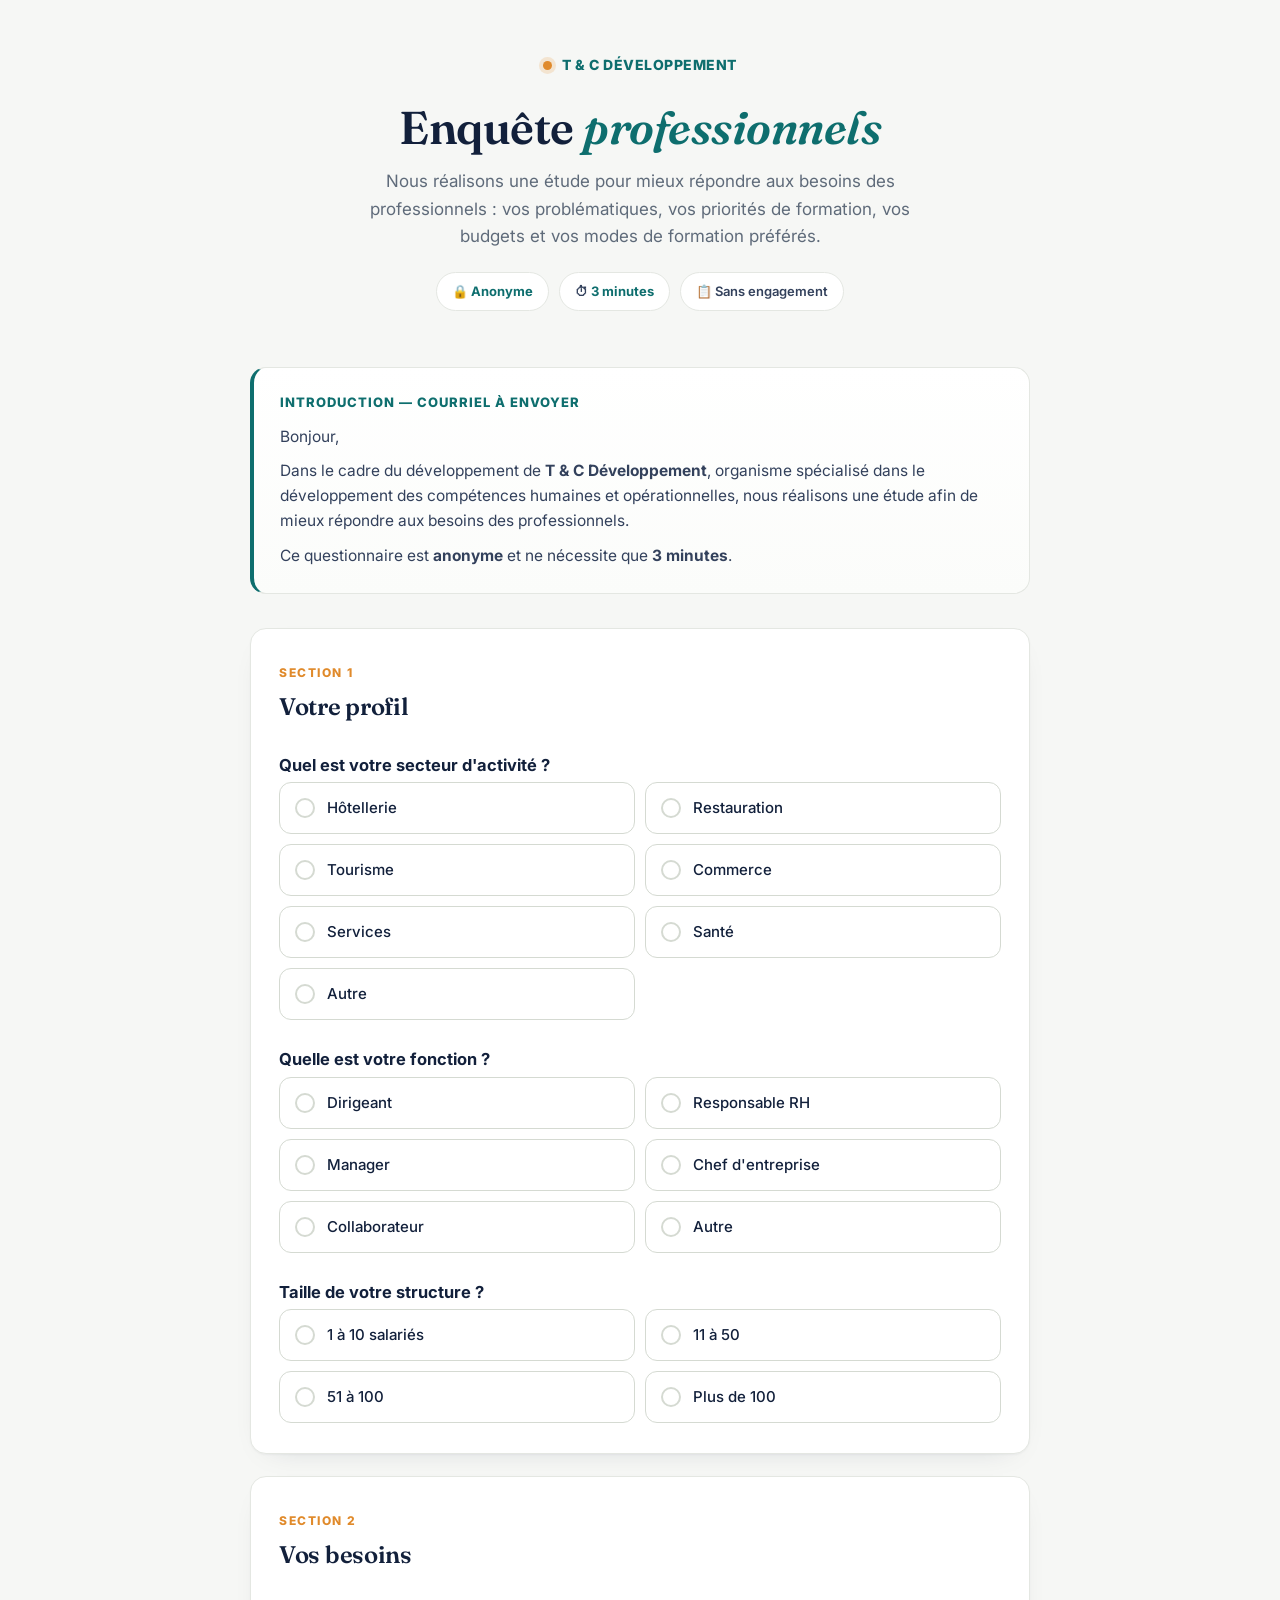
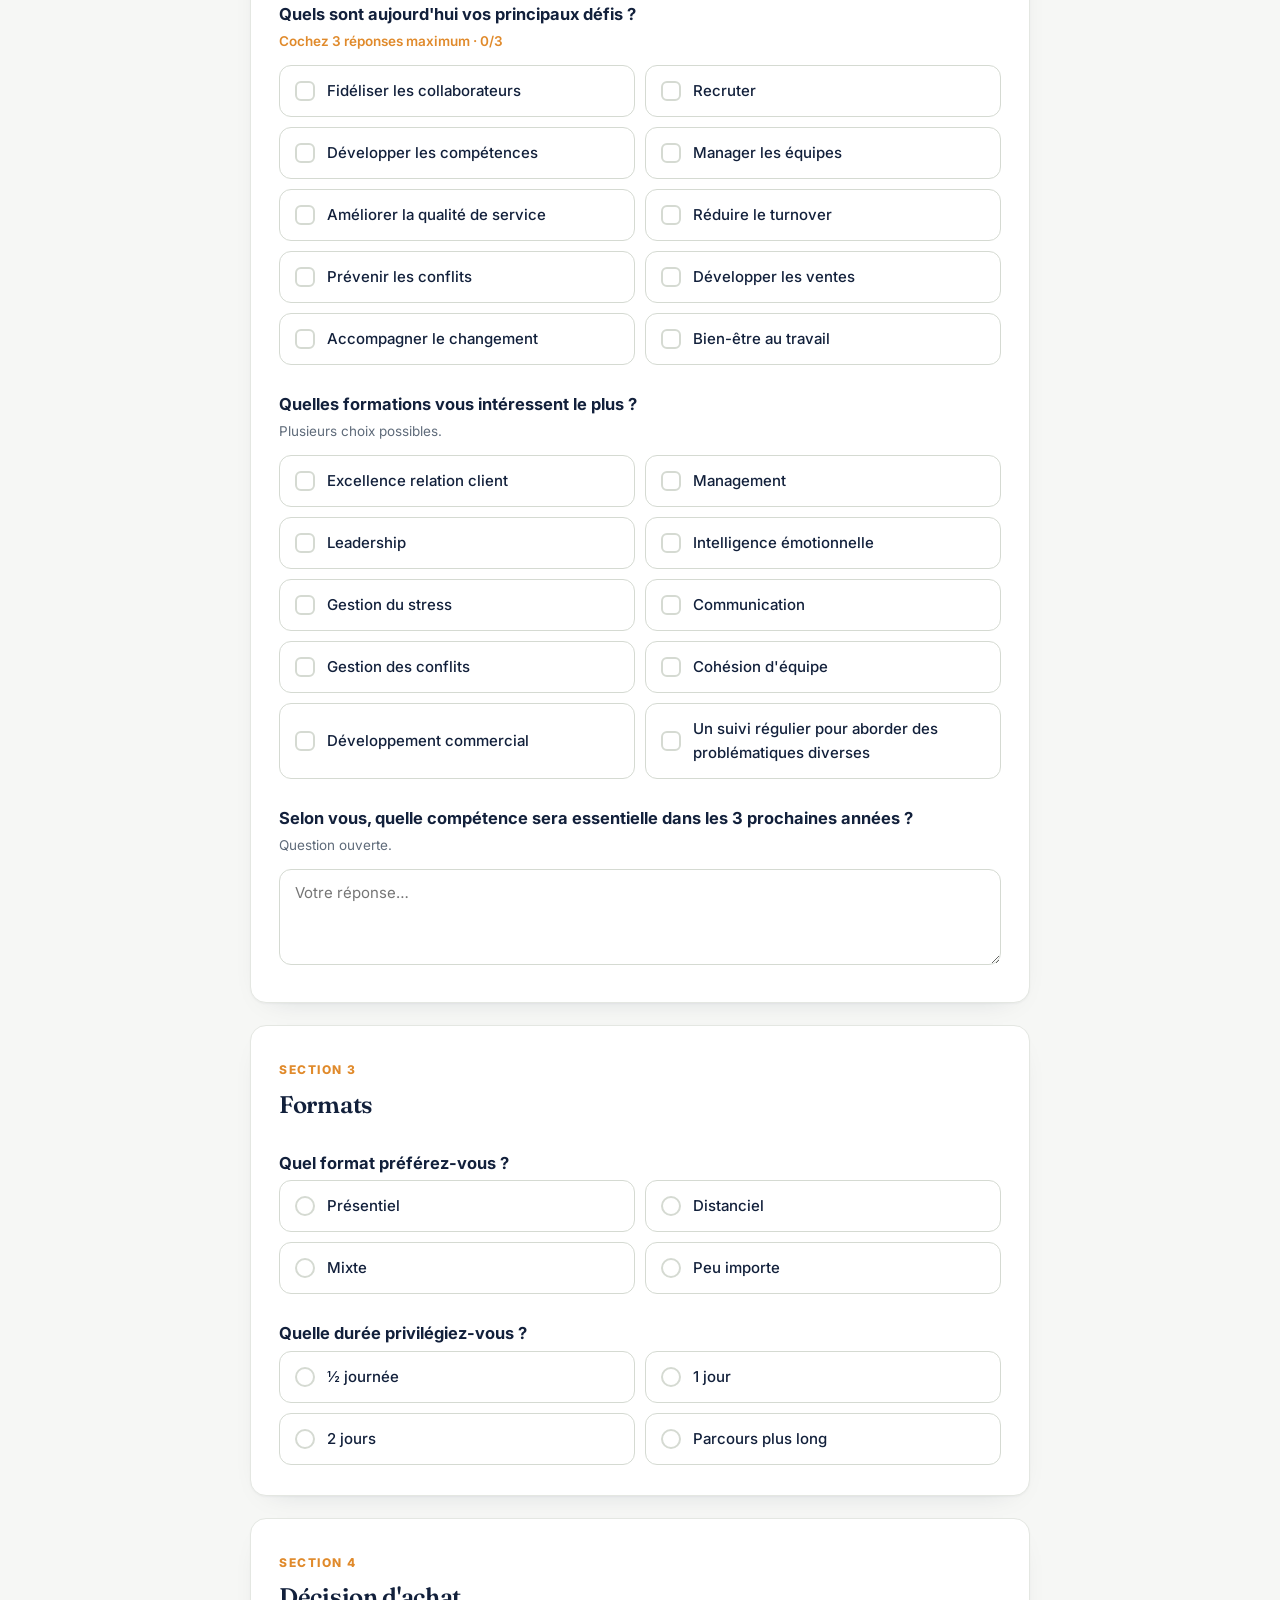
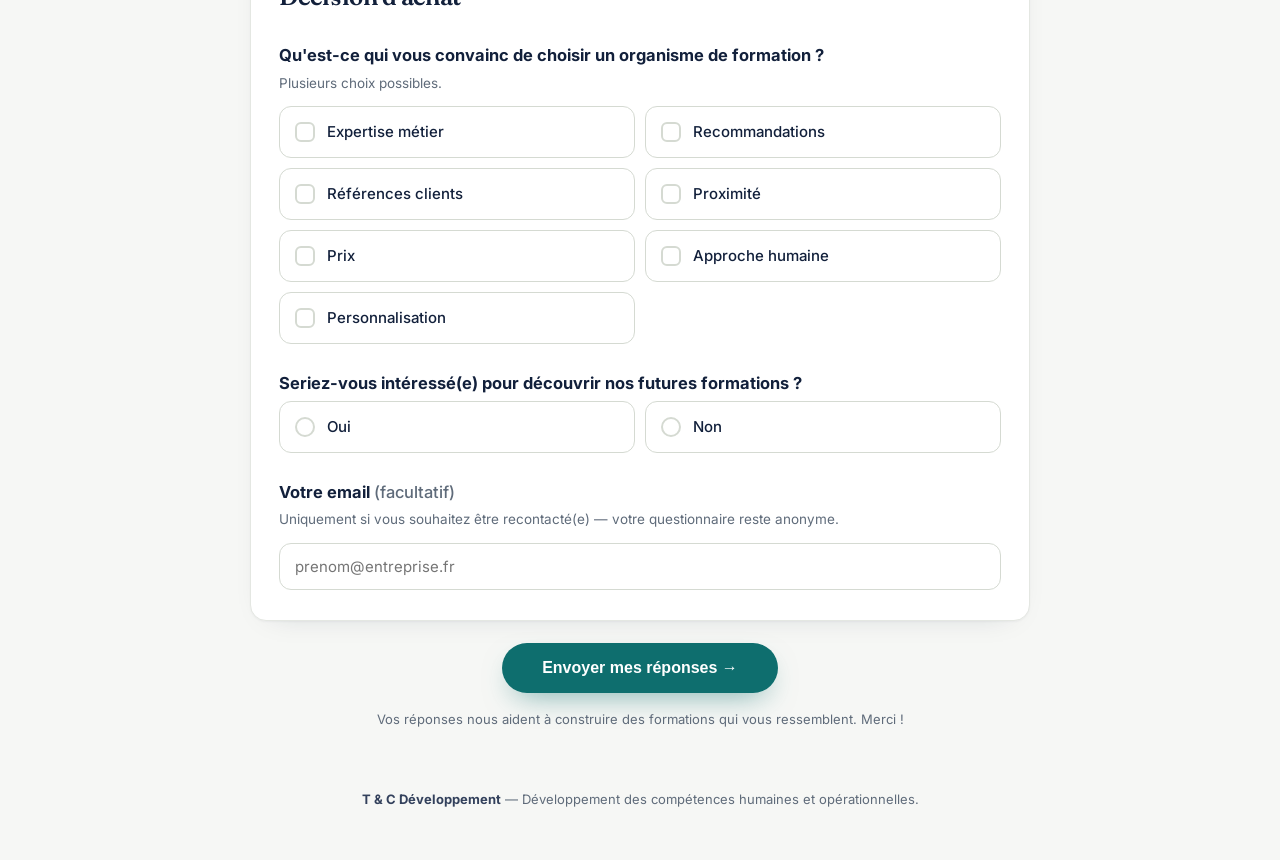
==== enquete-tc-developpement.html @ f7fc821f "Ajout enquête professionnels T & C Développement (questionnaire interactif) Co-Authored-By: Claude O" ====
<!DOCTYPE html>
<html lang="fr">
<head>
  <meta charset="UTF-8" />
  <meta name="viewport" content="width=device-width, initial-scale=1.0" />
  <title>Enquête professionnels — T &amp; C Développement</title>
  <meta name="description" content="Étude auprès des professionnels : identifier vos problématiques, priorités de formation, budgets et modes de formation préférés. Questionnaire anonyme, 3 minutes." />
  <link rel="preconnect" href="https://fonts.googleapis.com" />
  <link rel="preconnect" href="https://fonts.gstatic.com" crossorigin />
  <link href="https://fonts.googleapis.com/css2?family=Fraunces:opsz,wght@9..144,500;9..144,600&family=Inter:wght@400;500;600;700;800&display=swap" rel="stylesheet" />
  <style>
    :root{
      --ink:#12203b;        /* bleu nuit */
      --ink-2:#33415c;
      --brand:#0e6e6e;      /* teal / vert profond */
      --brand-2:#12a594;
      --accent:#e08a2b;     /* ambre chaleureux */
      --bg:#f6f7f5;
      --card:#ffffff;
      --line:#e4e7e2;
      --line-2:#d5dad2;
      --muted:#5f6b7a;
      --ok:#e6f4f1;
      --radius:16px;
      --maxw:820px;
    }
    *{box-sizing:border-box;margin:0;padding:0}
    html{scroll-behavior:smooth}
    body{
      font-family:'Inter',system-ui,sans-serif;color:var(--ink);line-height:1.6;
      background:
        radial-gradient(1200px 600px at 100% -10%,rgba(18,165,148,.10),transparent 55%),
        radial-gradient(900px 500px at -10% 110%,rgba(224,138,43,.10),transparent 55%),
        var(--bg);
      min-height:100vh;
    }
    .wrap{max-width:var(--maxw);margin:0 auto;padding:0 20px}
    .serif{font-family:'Fraunces',Georgia,serif;font-weight:600}

    /* progress */
    .progress-bar{position:fixed;top:0;left:0;height:4px;width:0;z-index:50;
      background:linear-gradient(90deg,var(--brand),var(--brand-2));transition:width .2s ease}

    /* header */
    header{padding:52px 0 26px;text-align:center}
    .brand{display:inline-flex;align-items:center;gap:10px;font-weight:800;letter-spacing:.5px;color:var(--brand);
      text-transform:uppercase;font-size:14px;margin-bottom:26px}
    .brand .dot{width:9px;height:9px;border-radius:50%;background:var(--accent);box-shadow:0 0 0 4px rgba(224,138,43,.18)}
    header h1{font-family:'Fraunces',Georgia,serif;font-weight:600;font-size:clamp(30px,5.5vw,46px);line-height:1.08;letter-spacing:-.5px}
    header h1 em{font-style:italic;color:var(--brand)}
    .lead{color:var(--muted);font-size:17px;max-width:600px;margin:16px auto 0}
    .meta{display:inline-flex;gap:10px;flex-wrap:wrap;justify-content:center;margin-top:22px}
    .badge{background:#fff;border:1px solid var(--line);border-radius:999px;padding:8px 15px;font-size:13px;font-weight:600;color:var(--ink-2)}
    .badge b{color:var(--brand)}

    /* intro courriel */
    .intro{background:linear-gradient(180deg,#fff,#fbfcfa);border:1px solid var(--line);border-left:4px solid var(--brand);
      border-radius:var(--radius);padding:24px 26px;margin:30px 0 6px;color:var(--ink-2);font-size:15.5px}
    .intro h2{font-size:13px;text-transform:uppercase;letter-spacing:1px;color:var(--brand);margin-bottom:12px;font-weight:800}
    .intro p{margin-bottom:10px}
    .intro p:last-child{margin-bottom:0}

    /* form */
    form{margin:34px 0 60px}
    .card{background:var(--card);border:1px solid var(--line);border-radius:var(--radius);padding:30px 28px;margin-bottom:22px;
      box-shadow:0 1px 2px rgba(18,32,59,.04),0 10px 30px -22px rgba(18,32,59,.25)}
    .card__kicker{display:inline-block;font-size:12px;font-weight:800;letter-spacing:1.5px;text-transform:uppercase;color:var(--accent);margin-bottom:6px}
    .card__title{font-family:'Fraunces',Georgia,serif;font-weight:600;font-size:24px;letter-spacing:-.3px}

    .q{margin-top:26px}
    .q:first-of-type{margin-top:20px}
    .q > label,.q .q__label{display:block;font-weight:700;font-size:16.5px;margin-bottom:4px}
    .q .hint{color:var(--muted);font-size:13.5px;margin-bottom:12px}
    .q .hint.limit{color:var(--accent);font-weight:600}

    .options{display:grid;gap:10px}
    .options.cols-2{grid-template-columns:1fr 1fr}
    .opt{display:flex;align-items:center;gap:12px;border:1px solid var(--line-2);border-radius:12px;padding:13px 15px;
      cursor:pointer;transition:border-color .15s,background .15s,transform .05s;user-select:none;font-size:15px;font-weight:500}
    .opt:hover{border-color:var(--brand-2);background:#fbfefe}
    .opt input{appearance:none;-webkit-appearance:none;width:20px;height:20px;flex:0 0 auto;border:2px solid var(--line-2);
      background:#fff;cursor:pointer;position:relative;transition:.15s}
    .opt input[type=radio]{border-radius:50%}
    .opt input[type=checkbox]{border-radius:6px}
    .opt input:checked{border-color:var(--brand);background:var(--brand)}
    .opt input:checked::after{content:"";position:absolute;inset:0;background:#fff;
      -webkit-mask:no-repeat center/12px url("data:image/svg+xml,%3Csvg xmlns='http://www.w3.org/2000/svg' viewBox='0 0 24 24' fill='none' stroke='white' stroke-width='3.5' stroke-linecap='round' stroke-linejoin='round'%3E%3Cpolyline points='20 6 9 17 4 12'/%3E%3C/svg%3E");
      mask:no-repeat center/12px url("data:image/svg+xml,%3Csvg xmlns='http://www.w3.org/2000/svg' viewBox='0 0 24 24' fill='none' stroke='white' stroke-width='3.5' stroke-linecap='round' stroke-linejoin='round'%3E%3Cpolyline points='20 6 9 17 4 12'/%3E%3C/svg%3E")}
    .opt input[type=radio]:checked::after{-webkit-mask-size:10px;mask-size:10px}
    .opt.checked{border-color:var(--brand);background:var(--ok)}
    .opt.disabled{opacity:.5;cursor:not-allowed}
    .opt.disabled:hover{border-color:var(--line-2);background:transparent}

    input[type=text],input[type=email],textarea{width:100%;border:1px solid var(--line-2);border-radius:12px;padding:13px 15px;
      font-family:inherit;font-size:15px;color:var(--ink);background:#fff;transition:border-color .15s,box-shadow .15s}
    input[type=text]:focus,input[type=email]:focus,textarea:focus{outline:none;border-color:var(--brand);box-shadow:0 0 0 3px rgba(14,110,110,.12)}
    textarea{min-height:96px;resize:vertical}

    /* submit */
    .submit-row{text-align:center;margin-top:8px}
    .btn{display:inline-flex;align-items:center;gap:10px;background:var(--brand);color:#fff;font-weight:800;font-size:16px;
      border:0;border-radius:999px;padding:16px 40px;cursor:pointer;transition:transform .15s,box-shadow .15s,background .2s;
      box-shadow:0 12px 30px -12px rgba(14,110,110,.6)}
    .btn:hover{transform:translateY(-2px);background:#0b5e5e;box-shadow:0 18px 40px -12px rgba(14,110,110,.6)}
    .privacy{color:var(--muted);font-size:13px;margin-top:16px}

    /* thank you */
    .thanks{display:none;text-align:center;background:var(--card);border:1px solid var(--line);border-radius:var(--radius);padding:50px 30px;
      box-shadow:0 10px 30px -22px rgba(18,32,59,.25)}
    .thanks.show{display:block;animation:pop .4s ease}
    @keyframes pop{from{opacity:0;transform:translateY(12px)}to{opacity:1;transform:none}}
    .thanks .check{width:64px;height:64px;border-radius:50%;background:var(--ok);color:var(--brand);display:grid;place-items:center;
      margin:0 auto 20px;font-size:32px}
    .thanks h2{font-family:'Fraunces',Georgia,serif;font-weight:600;font-size:28px;margin-bottom:10px}
    .thanks p{color:var(--muted);max-width:440px;margin:0 auto}

    footer{text-align:center;color:var(--muted);font-size:13px;padding:0 0 50px}
    footer strong{color:var(--ink-2)}

    @media(max-width:560px){
      .options.cols-2{grid-template-columns:1fr}
      .card{padding:24px 18px}
      header{padding:38px 0 20px}
    }
  </style>
</head>
<body>
  <div class="progress-bar" id="progress"></div>

  <div class="wrap">
    <header>
      <div class="brand"><span class="dot"></span> T &amp; C Développement</div>
      <h1>Enquête <em>professionnels</em></h1>
      <p class="lead">Nous réalisons une étude pour mieux répondre aux besoins des professionnels : vos problématiques, vos priorités de formation, vos budgets et vos modes de formation préférés.</p>
      <div class="meta">
        <span class="badge">🔒 <b>Anonyme</b></span>
        <span class="badge">⏱ <b>3 minutes</b></span>
        <span class="badge">📋 Sans engagement</span>
      </div>
    </header>

    <div class="intro">
      <h2>Introduction — courriel à envoyer</h2>
      <p>Bonjour,</p>
      <p>Dans le cadre du développement de <strong>T &amp; C Développement</strong>, organisme spécialisé dans le développement des compétences humaines et opérationnelles, nous réalisons une étude afin de mieux répondre aux besoins des professionnels.</p>
      <p>Ce questionnaire est <strong>anonyme</strong> et ne nécessite que <strong>3 minutes</strong>.</p>
    </div>

    <form id="survey">

      <!-- ===== PROFIL ===== -->
      <section class="card">
        <span class="card__kicker">Section 1</span>
        <div class="card__title">Votre profil</div>

        <div class="q">
          <span class="q__label">Quel est votre secteur d'activité ?</span>
          <div class="options cols-2" data-max="1">
            <label class="opt"><input type="radio" name="secteur" value="Hôtellerie"> Hôtellerie</label>
            <label class="opt"><input type="radio" name="secteur" value="Restauration"> Restauration</label>
            <label class="opt"><input type="radio" name="secteur" value="Tourisme"> Tourisme</label>
            <label class="opt"><input type="radio" name="secteur" value="Commerce"> Commerce</label>
            <label class="opt"><input type="radio" name="secteur" value="Services"> Services</label>
            <label class="opt"><input type="radio" name="secteur" value="Santé"> Santé</label>
            <label class="opt"><input type="radio" name="secteur" value="Autre"> Autre</label>
          </div>
        </div>

        <div class="q">
          <span class="q__label">Quelle est votre fonction ?</span>
          <div class="options cols-2" data-max="1">
            <label class="opt"><input type="radio" name="fonction" value="Dirigeant"> Dirigeant</label>
            <label class="opt"><input type="radio" name="fonction" value="Responsable RH"> Responsable RH</label>
            <label class="opt"><input type="radio" name="fonction" value="Manager"> Manager</label>
            <label class="opt"><input type="radio" name="fonction" value="Chef d'entreprise"> Chef d'entreprise</label>
            <label class="opt"><input type="radio" name="fonction" value="Collaborateur"> Collaborateur</label>
            <label class="opt"><input type="radio" name="fonction" value="Autre"> Autre</label>
          </div>
        </div>

        <div class="q">
          <span class="q__label">Taille de votre structure ?</span>
          <div class="options cols-2" data-max="1">
            <label class="opt"><input type="radio" name="taille" value="1 à 10 salariés"> 1 à 10 salariés</label>
            <label class="opt"><input type="radio" name="taille" value="11 à 50"> 11 à 50</label>
            <label class="opt"><input type="radio" name="taille" value="51 à 100"> 51 à 100</label>
            <label class="opt"><input type="radio" name="taille" value="Plus de 100"> Plus de 100</label>
          </div>
        </div>
      </section>

      <!-- ===== BESOINS ===== -->
      <section class="card">
        <span class="card__kicker">Section 2</span>
        <div class="card__title">Vos besoins</div>

        <div class="q">
          <span class="q__label">Quels sont aujourd'hui vos principaux défis ?</span>
          <p class="hint limit">Cochez 3 réponses maximum · <span class="counter" data-for="defis">0/3</span></p>
          <div class="options cols-2" data-max="3">
            <label class="opt"><input type="checkbox" name="defis" value="Fidéliser les collaborateurs"> Fidéliser les collaborateurs</label>
            <label class="opt"><input type="checkbox" name="defis" value="Recruter"> Recruter</label>
            <label class="opt"><input type="checkbox" name="defis" value="Développer les compétences"> Développer les compétences</label>
            <label class="opt"><input type="checkbox" name="defis" value="Manager les équipes"> Manager les équipes</label>
            <label class="opt"><input type="checkbox" name="defis" value="Améliorer la qualité de service"> Améliorer la qualité de service</label>
            <label class="opt"><input type="checkbox" name="defis" value="Réduire le turnover"> Réduire le turnover</label>
            <label class="opt"><input type="checkbox" name="defis" value="Prévenir les conflits"> Prévenir les conflits</label>
            <label class="opt"><input type="checkbox" name="defis" value="Développer les ventes"> Développer les ventes</label>
            <label class="opt"><input type="checkbox" name="defis" value="Accompagner le changement"> Accompagner le changement</label>
            <label class="opt"><input type="checkbox" name="defis" value="Bien-être au travail"> Bien-être au travail</label>
          </div>
        </div>

        <div class="q">
          <span class="q__label">Quelles formations vous intéressent le plus ?</span>
          <p class="hint">Plusieurs choix possibles.</p>
          <div class="options cols-2">
            <label class="opt"><input type="checkbox" name="formations" value="Excellence relation client"> Excellence relation client</label>
            <label class="opt"><input type="checkbox" name="formations" value="Management"> Management</label>
            <label class="opt"><input type="checkbox" name="formations" value="Leadership"> Leadership</label>
            <label class="opt"><input type="checkbox" name="formations" value="Intelligence émotionnelle"> Intelligence émotionnelle</label>
            <label class="opt"><input type="checkbox" name="formations" value="Gestion du stress"> Gestion du stress</label>
            <label class="opt"><input type="checkbox" name="formations" value="Communication"> Communication</label>
            <label class="opt"><input type="checkbox" name="formations" value="Gestion des conflits"> Gestion des conflits</label>
            <label class="opt"><input type="checkbox" name="formations" value="Cohésion d'équipe"> Cohésion d'équipe</label>
            <label class="opt"><input type="checkbox" name="formations" value="Développement commercial"> Développement commercial</label>
            <label class="opt"><input type="checkbox" name="formations" value="Suivi régulier problématiques diverses"> Un suivi régulier pour aborder des problématiques diverses</label>
          </div>
        </div>

        <div class="q">
          <label for="competence">Selon vous, quelle compétence sera essentielle dans les 3 prochaines années ?</label>
          <p class="hint">Question ouverte.</p>
          <textarea id="competence" name="competence" placeholder="Votre réponse…"></textarea>
        </div>
      </section>

      <!-- ===== FORMATS ===== -->
      <section class="card">
        <span class="card__kicker">Section 3</span>
        <div class="card__title">Formats</div>

        <div class="q">
          <span class="q__label">Quel format préférez-vous ?</span>
          <div class="options cols-2" data-max="1">
            <label class="opt"><input type="radio" name="format" value="Présentiel"> Présentiel</label>
            <label class="opt"><input type="radio" name="format" value="Distanciel"> Distanciel</label>
            <label class="opt"><input type="radio" name="format" value="Mixte"> Mixte</label>
            <label class="opt"><input type="radio" name="format" value="Peu importe"> Peu importe</label>
          </div>
        </div>

        <div class="q">
          <span class="q__label">Quelle durée privilégiez-vous ?</span>
          <div class="options cols-2" data-max="1">
            <label class="opt"><input type="radio" name="duree" value="1/2 journée"> ½ journée</label>
            <label class="opt"><input type="radio" name="duree" value="1 jour"> 1 jour</label>
            <label class="opt"><input type="radio" name="duree" value="2 jours"> 2 jours</label>
            <label class="opt"><input type="radio" name="duree" value="Parcours plus long"> Parcours plus long</label>
          </div>
        </div>
      </section>

      <!-- ===== DÉCISION D'ACHAT ===== -->
      <section class="card">
        <span class="card__kicker">Section 4</span>
        <div class="card__title">Décision d'achat</div>

        <div class="q">
          <span class="q__label">Qu'est-ce qui vous convainc de choisir un organisme de formation ?</span>
          <p class="hint">Plusieurs choix possibles.</p>
          <div class="options cols-2">
            <label class="opt"><input type="checkbox" name="criteres" value="Expertise métier"> Expertise métier</label>
            <label class="opt"><input type="checkbox" name="criteres" value="Recommandations"> Recommandations</label>
            <label class="opt"><input type="checkbox" name="criteres" value="Références clients"> Références clients</label>
            <label class="opt"><input type="checkbox" name="criteres" value="Proximité"> Proximité</label>
            <label class="opt"><input type="checkbox" name="criteres" value="Prix"> Prix</label>
            <label class="opt"><input type="checkbox" name="criteres" value="Approche humaine"> Approche humaine</label>
            <label class="opt"><input type="checkbox" name="criteres" value="Personnalisation"> Personnalisation</label>
          </div>
        </div>

        <div class="q">
          <span class="q__label">Seriez-vous intéressé(e) pour découvrir nos futures formations ?</span>
          <div class="options cols-2" data-max="1">
            <label class="opt"><input type="radio" name="interet" value="Oui" id="interet-oui"> Oui</label>
            <label class="opt"><input type="radio" name="interet" value="Non"> Non</label>
          </div>
        </div>

        <div class="q">
          <label for="email">Votre email <span style="color:var(--muted);font-weight:500">(facultatif)</span></label>
          <p class="hint">Uniquement si vous souhaitez être recontacté(e) — votre questionnaire reste anonyme.</p>
          <input type="email" id="email" name="email" placeholder="prenom@entreprise.fr" />
        </div>
      </section>

      <div class="submit-row">
        <button type="submit" class="btn">Envoyer mes réponses →</button>
        <p class="privacy">Vos réponses nous aident à construire des formations qui vous ressemblent. Merci&nbsp;!</p>
      </div>
    </form>

    <div class="thanks" id="thanks">
      <div class="check">✓</div>
      <h2>Merci pour votre participation&nbsp;!</h2>
      <p>Vos réponses ont bien été prises en compte. Elles nous aideront à concevoir des formations réellement adaptées à vos besoins.</p>
    </div>

    <footer>
      <strong>T &amp; C Développement</strong> — Développement des compétences humaines et opérationnelles.
    </footer>
  </div>

  <script>
    // Barre de progression au scroll
    const bar = document.getElementById('progress');
    window.addEventListener('scroll', () => {
      const h = document.documentElement.scrollHeight - window.innerHeight;
      bar.style.width = (h > 0 ? (window.scrollY / h) * 100 : 0) + '%';
    });

    // État visuel + limite de cases par groupe
    const form = document.getElementById('survey');

    function refreshGroup(group){
      const max = parseInt(group.dataset.max || '0', 10);
      const boxes = [...group.querySelectorAll('input')];
      const checkedCount = boxes.filter(b => b.checked).length;

      boxes.forEach(b => {
        const opt = b.closest('.opt');
        opt.classList.toggle('checked', b.checked);
        // Limite uniquement pour les cases à cocher avec un max défini
        if (b.type === 'checkbox' && max > 0){
          const lock = !b.checked && checkedCount >= max;
          b.disabled = lock;
          opt.classList.toggle('disabled', lock);
        }
      });

      // Compteur éventuel
      const name = boxes[0] && boxes[0].name;
      const counter = document.querySelector('.counter[data-for="' + name + '"]');
      if (counter && max > 0) counter.textContent = checkedCount + '/' + max;
    }

    form.querySelectorAll('.options').forEach(g => {
      g.addEventListener('change', () => refreshGroup(g));
      refreshGroup(g);
    });

    // Soumission — collecte les réponses (démo : affichage remerciement + console)
    form.addEventListener('submit', (e) => {
      e.preventDefault();
      const data = new FormData(form);
      const result = {};
      for (const [k, v] of data.entries()){
        if (result[k]) { result[k] = [].concat(result[k], v); }
        else { result[k] = v; }
      }
      console.log('Réponses de l\'enquête :', result);

      form.style.display = 'none';
      const thanks = document.getElementById('thanks');
      thanks.classList.add('show');
      thanks.scrollIntoView({ behavior: 'smooth', block: 'center' });
    });
  </script>
</body>
</html>
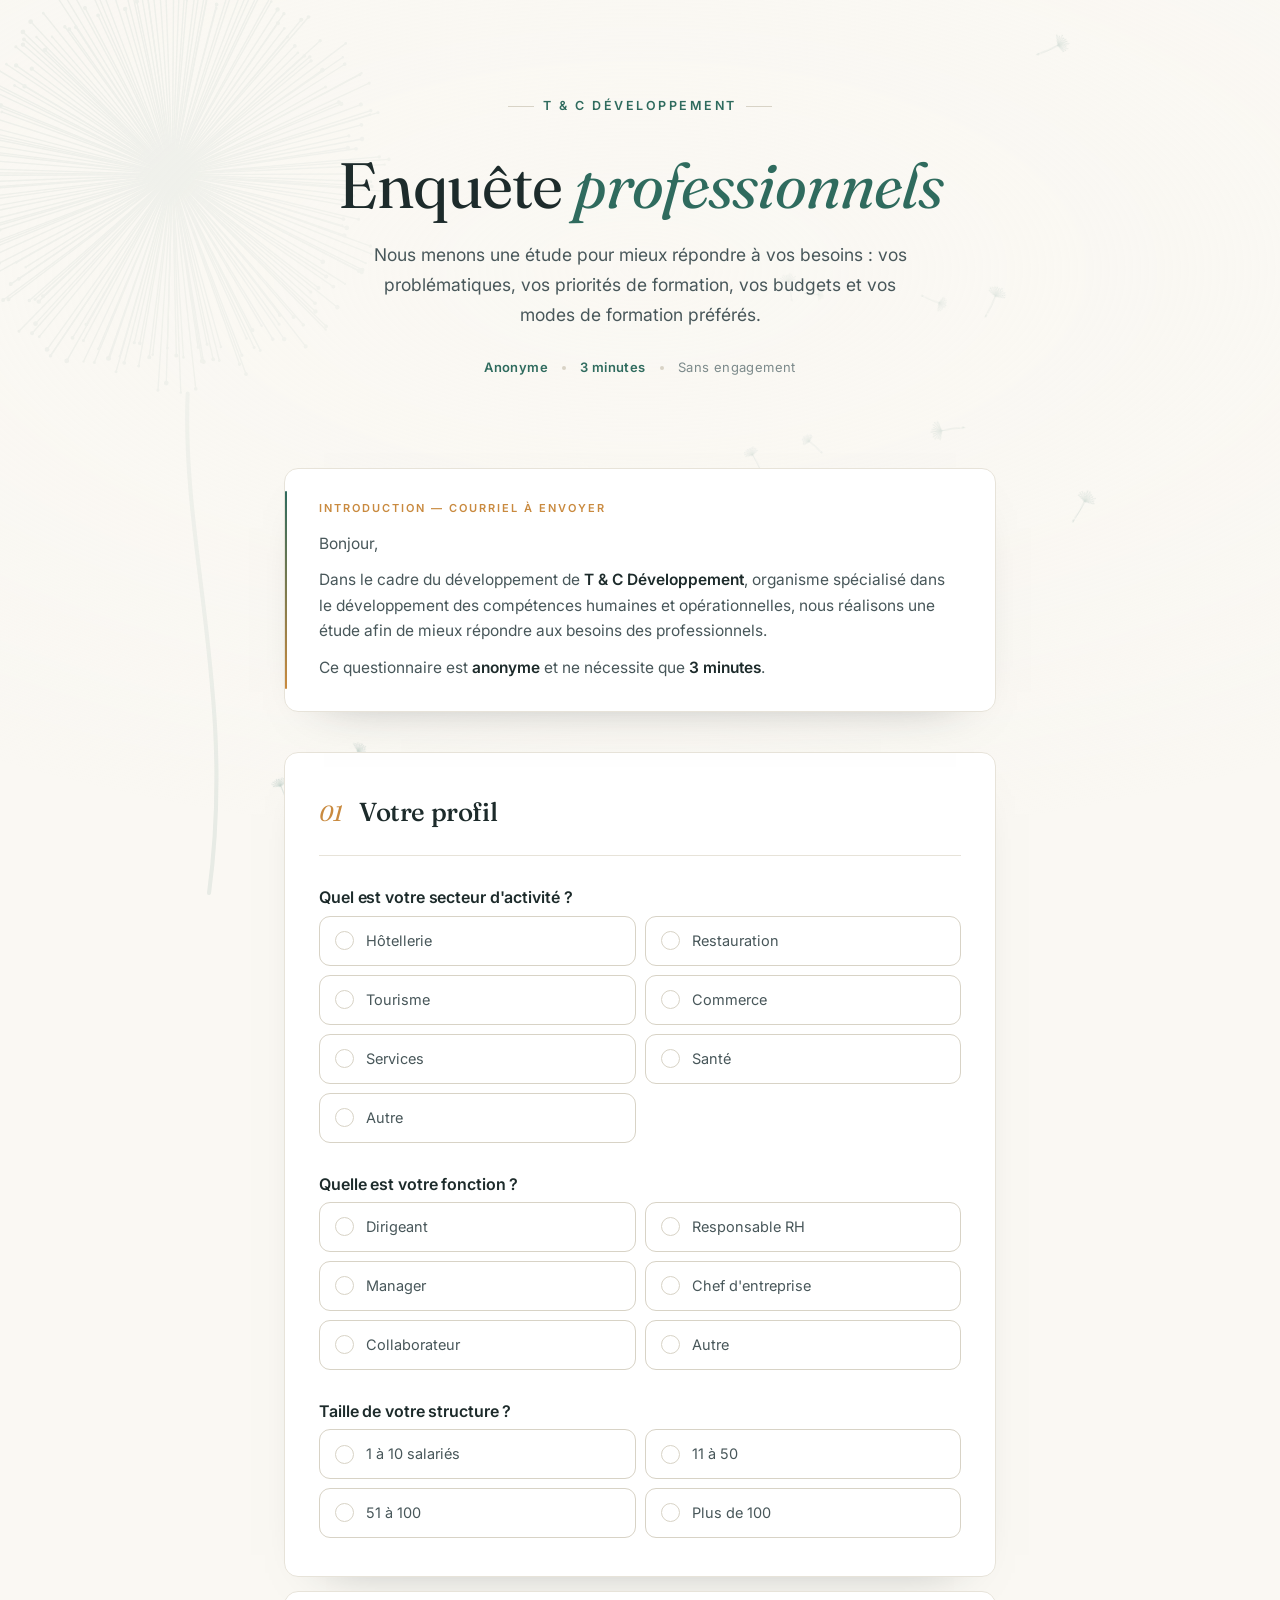
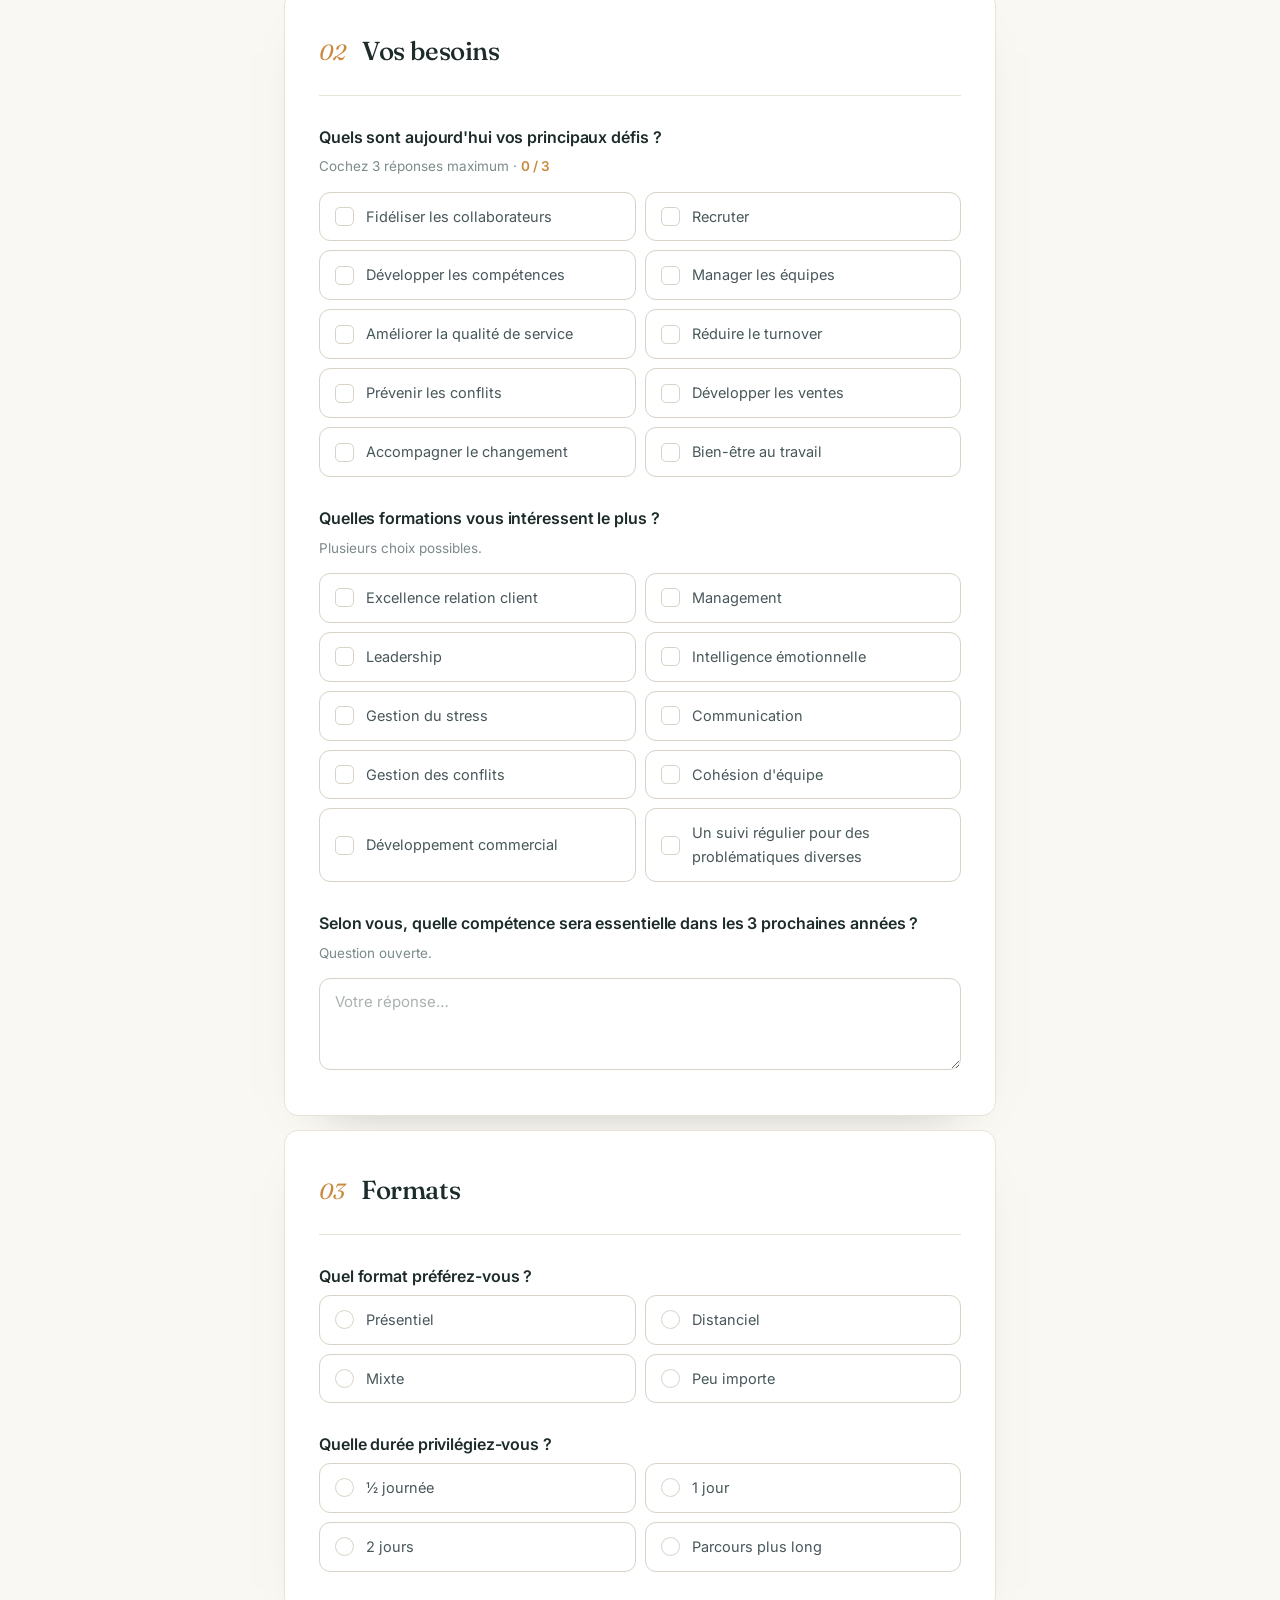
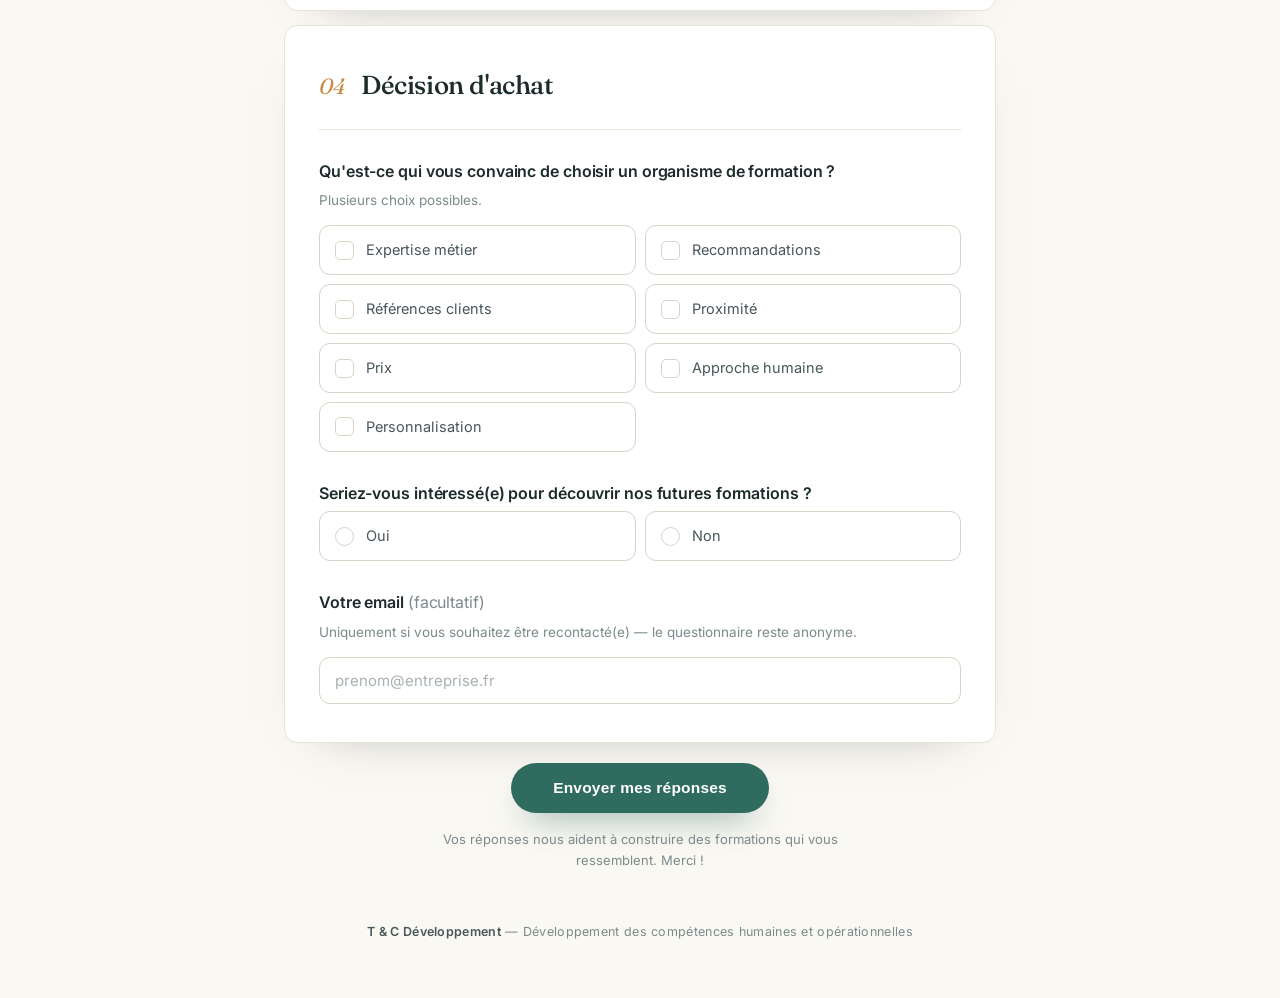
==== commit dcd3070d: "Refonte élégante de l'enquête : pissenlit en filigrane et graines animées au vent Co-Authored-By: Cl" ====
--- a/enquete-tc-developpement.html
+++ b/enquete-tc-developpement.html
@@ -4,143 +4,176 @@
   <meta charset="UTF-8" />
   <meta name="viewport" content="width=device-width, initial-scale=1.0" />
   <title>Enquête professionnels — T &amp; C Développement</title>
-  <meta name="description" content="Étude auprès des professionnels : identifier vos problématiques, priorités de formation, budgets et modes de formation préférés. Questionnaire anonyme, 3 minutes." />
+  <meta name="description" content="Étude auprès des professionnels : vos problématiques, priorités de formation, budgets et modes de formation préférés. Questionnaire anonyme, 3 minutes." />
   <link rel="preconnect" href="https://fonts.googleapis.com" />
   <link rel="preconnect" href="https://fonts.gstatic.com" crossorigin />
-  <link href="https://fonts.googleapis.com/css2?family=Fraunces:opsz,wght@9..144,500;9..144,600&family=Inter:wght@400;500;600;700;800&display=swap" rel="stylesheet" />
+  <link href="https://fonts.googleapis.com/css2?family=Fraunces:ital,opsz,wght@0,9..144,400;0,9..144,500;0,9..144,600;1,9..144,400&family=Inter:wght@300;400;500;600;700&display=swap" rel="stylesheet" />
   <style>
     :root{
-      --ink:#12203b;        /* bleu nuit */
-      --ink-2:#33415c;
-      --brand:#0e6e6e;      /* teal / vert profond */
-      --brand-2:#12a594;
-      --accent:#e08a2b;     /* ambre chaleureux */
-      --bg:#f6f7f5;
+      --ink:#1d2b2b;          /* vert-ardoise profond */
+      --ink-soft:#48575a;
+      --muted:#7c8a8b;
+      --brand:#2f6b5e;        /* vert eucalyptus profond */
+      --brand-deep:#234f45;
+      --brand-tint:#eef4f1;
+      --accent:#c98a3f;       /* ocre doux */
+      --accent-soft:#f4ead9;
+      --paper:#faf8f3;        /* crème */
+      --paper-2:#f4f1ea;
       --card:#ffffff;
-      --line:#e4e7e2;
-      --line-2:#d5dad2;
-      --muted:#5f6b7a;
-      --ok:#e6f4f1;
-      --radius:16px;
-      --maxw:820px;
+      --line:#e7e3d9;
+      --line-strong:#d8d3c6;
+      --radius:14px;
+      --maxw:760px;
     }
     *{box-sizing:border-box;margin:0;padding:0}
     html{scroll-behavior:smooth}
     body{
-      font-family:'Inter',system-ui,sans-serif;color:var(--ink);line-height:1.6;
-      background:
-        radial-gradient(1200px 600px at 100% -10%,rgba(18,165,148,.10),transparent 55%),
-        radial-gradient(900px 500px at -10% 110%,rgba(224,138,43,.10),transparent 55%),
-        var(--bg);
-      min-height:100vh;
+      font-family:'Inter',system-ui,sans-serif;color:var(--ink);line-height:1.65;font-weight:400;
+      background:var(--paper);
+      -webkit-font-smoothing:antialiased;
+      position:relative;overflow-x:hidden;
     }
-    .wrap{max-width:var(--maxw);margin:0 auto;padding:0 20px}
-    .serif{font-family:'Fraunces',Georgia,serif;font-weight:600}
+    .serif{font-family:'Fraunces',Georgia,serif}
+    .wrap{max-width:var(--maxw);margin:0 auto;padding:0 24px;position:relative;z-index:2}
+
+    /* ===== Décor : pissenlit + graines au vent ===== */
+    .decor{position:fixed;inset:0;z-index:0;pointer-events:none;overflow:hidden}
+    .dandelion{position:absolute;bottom:-40px;left:-70px;width:min(48vw,520px);color:var(--brand);
+      opacity:.09;transform:rotate(-4deg)}
+    .dandelion svg{width:100%;height:auto;display:block}
+    .seed{position:absolute;color:var(--brand);will-change:transform,opacity}
+    .seed svg{display:block}
+
+    /* voile crème pour garder la lisibilité du texte au centre */
+    .veil{position:fixed;inset:0;z-index:1;pointer-events:none;
+      background:radial-gradient(120% 80% at 50% 30%,rgba(250,248,243,.72) 0%,rgba(250,248,243,.30) 55%,rgba(250,248,243,0) 80%)}
 
     /* progress */
-    .progress-bar{position:fixed;top:0;left:0;height:4px;width:0;z-index:50;
-      background:linear-gradient(90deg,var(--brand),var(--brand-2));transition:width .2s ease}
-
-    /* header */
-    header{padding:52px 0 26px;text-align:center}
-    .brand{display:inline-flex;align-items:center;gap:10px;font-weight:800;letter-spacing:.5px;color:var(--brand);
-      text-transform:uppercase;font-size:14px;margin-bottom:26px}
-    .brand .dot{width:9px;height:9px;border-radius:50%;background:var(--accent);box-shadow:0 0 0 4px rgba(224,138,43,.18)}
-    header h1{font-family:'Fraunces',Georgia,serif;font-weight:600;font-size:clamp(30px,5.5vw,46px);line-height:1.08;letter-spacing:-.5px}
+    .progress-bar{position:fixed;top:0;left:0;height:3px;width:0;z-index:60;
+      background:linear-gradient(90deg,var(--brand),var(--accent));transition:width .15s ease}
+
+    /* ===== Header ===== */
+    header{padding:88px 0 44px;text-align:center}
+    .brand{display:inline-flex;align-items:center;gap:9px;font-size:12.5px;font-weight:600;letter-spacing:2.5px;
+      text-transform:uppercase;color:var(--brand);margin-bottom:34px}
+    .brand::before,.brand::after{content:"";width:26px;height:1px;background:var(--line-strong)}
+    header h1{font-family:'Fraunces',Georgia,serif;font-weight:400;font-size:clamp(38px,7vw,64px);line-height:1.05;
+      letter-spacing:-1px;color:var(--ink)}
     header h1 em{font-style:italic;color:var(--brand)}
-    .lead{color:var(--muted);font-size:17px;max-width:600px;margin:16px auto 0}
-    .meta{display:inline-flex;gap:10px;flex-wrap:wrap;justify-content:center;margin-top:22px}
-    .badge{background:#fff;border:1px solid var(--line);border-radius:999px;padding:8px 15px;font-size:13px;font-weight:600;color:var(--ink-2)}
-    .badge b{color:var(--brand)}
-
-    /* intro courriel */
-    .intro{background:linear-gradient(180deg,#fff,#fbfcfa);border:1px solid var(--line);border-left:4px solid var(--brand);
-      border-radius:var(--radius);padding:24px 26px;margin:30px 0 6px;color:var(--ink-2);font-size:15.5px}
-    .intro h2{font-size:13px;text-transform:uppercase;letter-spacing:1px;color:var(--brand);margin-bottom:12px;font-weight:800}
-    .intro p{margin-bottom:10px}
+    .lead{color:var(--ink-soft);font-size:17.5px;font-weight:400;max-width:560px;margin:22px auto 0;line-height:1.7}
+    .meta{margin-top:28px;font-size:13px;letter-spacing:.4px;color:var(--muted);
+      display:inline-flex;gap:14px;flex-wrap:wrap;justify-content:center;align-items:center}
+    .meta span{display:inline-flex;align-items:center;gap:6px}
+    .meta .sep{width:4px;height:4px;border-radius:50%;background:var(--line-strong)}
+    .meta b{color:var(--brand);font-weight:600}
+
+    /* ===== Intro courriel ===== */
+    .intro{margin:44px 0 8px;padding:30px 34px;background:var(--card);border:1px solid var(--line);
+      border-radius:var(--radius);position:relative;box-shadow:0 20px 50px -40px rgba(29,43,43,.5)}
+    .intro::before{content:"";position:absolute;left:0;top:22px;bottom:22px;width:2px;border-radius:2px;
+      background:linear-gradient(var(--brand),var(--accent))}
+    .intro .tag{font-size:11px;font-weight:600;letter-spacing:2px;text-transform:uppercase;color:var(--accent);
+      display:block;margin-bottom:14px}
+    .intro p{color:var(--ink-soft);font-size:15.5px;margin-bottom:11px}
     .intro p:last-child{margin-bottom:0}
-
-    /* form */
-    form{margin:34px 0 60px}
-    .card{background:var(--card);border:1px solid var(--line);border-radius:var(--radius);padding:30px 28px;margin-bottom:22px;
-      box-shadow:0 1px 2px rgba(18,32,59,.04),0 10px 30px -22px rgba(18,32,59,.25)}
-    .card__kicker{display:inline-block;font-size:12px;font-weight:800;letter-spacing:1.5px;text-transform:uppercase;color:var(--accent);margin-bottom:6px}
-    .card__title{font-family:'Fraunces',Georgia,serif;font-weight:600;font-size:24px;letter-spacing:-.3px}
-
-    .q{margin-top:26px}
-    .q:first-of-type{margin-top:20px}
-    .q > label,.q .q__label{display:block;font-weight:700;font-size:16.5px;margin-bottom:4px}
-    .q .hint{color:var(--muted);font-size:13.5px;margin-bottom:12px}
-    .q .hint.limit{color:var(--accent);font-weight:600}
-
-    .options{display:grid;gap:10px}
+    .intro strong{color:var(--ink);font-weight:600}
+
+    /* ===== Sections ===== */
+    form{margin:40px 0 40px}
+    .section{margin-bottom:14px;padding:38px 34px;background:var(--card);border:1px solid var(--line);
+      border-radius:var(--radius);box-shadow:0 20px 50px -42px rgba(29,43,43,.55)}
+    .section__head{display:flex;align-items:baseline;gap:16px;padding-bottom:22px;margin-bottom:8px;
+      border-bottom:1px solid var(--line)}
+    .section__num{font-family:'Fraunces',Georgia,serif;font-style:italic;font-size:22px;color:var(--accent);
+      font-weight:400;flex:0 0 auto;line-height:1}
+    .section__title{font-family:'Fraunces',Georgia,serif;font-weight:500;font-size:26px;letter-spacing:-.4px;color:var(--ink)}
+
+    .q{margin-top:28px}
+    .q__label{display:block;font-weight:600;font-size:16px;color:var(--ink);margin-bottom:5px;letter-spacing:-.1px}
+    .q .hint{color:var(--muted);font-size:13.5px;margin-bottom:14px;font-weight:400}
+    .q .hint .counter{color:var(--accent);font-weight:600}
+
+    .options{display:grid;gap:9px}
     .options.cols-2{grid-template-columns:1fr 1fr}
-    .opt{display:flex;align-items:center;gap:12px;border:1px solid var(--line-2);border-radius:12px;padding:13px 15px;
-      cursor:pointer;transition:border-color .15s,background .15s,transform .05s;user-select:none;font-size:15px;font-weight:500}
-    .opt:hover{border-color:var(--brand-2);background:#fbfefe}
-    .opt input{appearance:none;-webkit-appearance:none;width:20px;height:20px;flex:0 0 auto;border:2px solid var(--line-2);
-      background:#fff;cursor:pointer;position:relative;transition:.15s}
+    .opt{display:flex;align-items:center;gap:12px;border:1px solid var(--line-strong);border-radius:11px;
+      padding:12px 15px;cursor:pointer;transition:border-color .18s,background .18s,color .18s;
+      font-size:14.5px;font-weight:400;color:var(--ink-soft);background:var(--card)}
+    .opt:hover{border-color:var(--brand);color:var(--ink)}
+    .opt input{appearance:none;-webkit-appearance:none;width:19px;height:19px;flex:0 0 auto;
+      border:1.6px solid var(--line-strong);background:#fff;cursor:pointer;position:relative;transition:.15s}
     .opt input[type=radio]{border-radius:50%}
-    .opt input[type=checkbox]{border-radius:6px}
+    .opt input[type=checkbox]{border-radius:5px}
     .opt input:checked{border-color:var(--brand);background:var(--brand)}
     .opt input:checked::after{content:"";position:absolute;inset:0;background:#fff;
-      -webkit-mask:no-repeat center/12px url("data:image/svg+xml,%3Csvg xmlns='http://www.w3.org/2000/svg' viewBox='0 0 24 24' fill='none' stroke='white' stroke-width='3.5' stroke-linecap='round' stroke-linejoin='round'%3E%3Cpolyline points='20 6 9 17 4 12'/%3E%3C/svg%3E");
-      mask:no-repeat center/12px url("data:image/svg+xml,%3Csvg xmlns='http://www.w3.org/2000/svg' viewBox='0 0 24 24' fill='none' stroke='white' stroke-width='3.5' stroke-linecap='round' stroke-linejoin='round'%3E%3Cpolyline points='20 6 9 17 4 12'/%3E%3C/svg%3E")}
-    .opt input[type=radio]:checked::after{-webkit-mask-size:10px;mask-size:10px}
-    .opt.checked{border-color:var(--brand);background:var(--ok)}
-    .opt.disabled{opacity:.5;cursor:not-allowed}
-    .opt.disabled:hover{border-color:var(--line-2);background:transparent}
-
-    input[type=text],input[type=email],textarea{width:100%;border:1px solid var(--line-2);border-radius:12px;padding:13px 15px;
-      font-family:inherit;font-size:15px;color:var(--ink);background:#fff;transition:border-color .15s,box-shadow .15s}
-    input[type=text]:focus,input[type=email]:focus,textarea:focus{outline:none;border-color:var(--brand);box-shadow:0 0 0 3px rgba(14,110,110,.12)}
-    textarea{min-height:96px;resize:vertical}
-
-    /* submit */
-    .submit-row{text-align:center;margin-top:8px}
-    .btn{display:inline-flex;align-items:center;gap:10px;background:var(--brand);color:#fff;font-weight:800;font-size:16px;
-      border:0;border-radius:999px;padding:16px 40px;cursor:pointer;transition:transform .15s,box-shadow .15s,background .2s;
-      box-shadow:0 12px 30px -12px rgba(14,110,110,.6)}
-    .btn:hover{transform:translateY(-2px);background:#0b5e5e;box-shadow:0 18px 40px -12px rgba(14,110,110,.6)}
-    .privacy{color:var(--muted);font-size:13px;margin-top:16px}
-
-    /* thank you */
-    .thanks{display:none;text-align:center;background:var(--card);border:1px solid var(--line);border-radius:var(--radius);padding:50px 30px;
-      box-shadow:0 10px 30px -22px rgba(18,32,59,.25)}
-    .thanks.show{display:block;animation:pop .4s ease}
-    @keyframes pop{from{opacity:0;transform:translateY(12px)}to{opacity:1;transform:none}}
-    .thanks .check{width:64px;height:64px;border-radius:50%;background:var(--ok);color:var(--brand);display:grid;place-items:center;
-      margin:0 auto 20px;font-size:32px}
-    .thanks h2{font-family:'Fraunces',Georgia,serif;font-weight:600;font-size:28px;margin-bottom:10px}
-    .thanks p{color:var(--muted);max-width:440px;margin:0 auto}
-
-    footer{text-align:center;color:var(--muted);font-size:13px;padding:0 0 50px}
-    footer strong{color:var(--ink-2)}
-
+      -webkit-mask:no-repeat center/11px url("data:image/svg+xml,%3Csvg xmlns='http://www.w3.org/2000/svg' viewBox='0 0 24 24' fill='none' stroke='white' stroke-width='4' stroke-linecap='round' stroke-linejoin='round'%3E%3Cpolyline points='20 6 9 17 4 12'/%3E%3C/svg%3E");
+      mask:no-repeat center/11px url("data:image/svg+xml,%3Csvg xmlns='http://www.w3.org/2000/svg' viewBox='0 0 24 24' fill='none' stroke='white' stroke-width='4' stroke-linecap='round' stroke-linejoin='round'%3E%3Cpolyline points='20 6 9 17 4 12'/%3E%3C/svg%3E")}
+    .opt input[type=radio]:checked::after{-webkit-mask-size:9px;mask-size:9px}
+    .opt.checked{border-color:var(--brand);background:var(--brand-tint);color:var(--ink)}
+    .opt.disabled{opacity:.42;cursor:not-allowed}
+    .opt.disabled:hover{border-color:var(--line-strong);color:var(--ink-soft)}
+
+    input[type=text],input[type=email],textarea{width:100%;border:1px solid var(--line-strong);border-radius:11px;
+      padding:13px 15px;font-family:inherit;font-size:15px;color:var(--ink);background:#fff;
+      transition:border-color .18s,box-shadow .18s}
+    input::placeholder,textarea::placeholder{color:#a9b2ac}
+    input:focus,textarea:focus{outline:none;border-color:var(--brand);box-shadow:0 0 0 3px rgba(47,107,94,.12)}
+    textarea{min-height:92px;resize:vertical}
+
+    /* ===== Submit ===== */
+    .submit-row{text-align:center;margin-top:20px}
+    .btn{display:inline-flex;align-items:center;gap:10px;background:var(--brand);color:#fff;font-weight:600;
+      font-size:15.5px;letter-spacing:.2px;border:0;border-radius:999px;padding:16px 42px;cursor:pointer;
+      transition:transform .18s,box-shadow .2s,background .2s;box-shadow:0 16px 34px -16px rgba(47,107,94,.7)}
+    .btn:hover{transform:translateY(-2px);background:var(--brand-deep);box-shadow:0 22px 44px -16px rgba(47,107,94,.7)}
+    .privacy{color:var(--muted);font-size:13px;margin-top:16px;max-width:420px;margin-left:auto;margin-right:auto}
+
+    /* ===== Thank you ===== */
+    .thanks{display:none;text-align:center;padding:70px 30px}
+    .thanks.show{display:block;animation:rise .5s ease}
+    @keyframes rise{from{opacity:0;transform:translateY(14px)}to{opacity:1;transform:none}}
+    .thanks .mark{width:70px;height:70px;margin:0 auto 24px;color:var(--brand)}
+    .thanks h2{font-family:'Fraunces',Georgia,serif;font-weight:500;font-size:32px;margin-bottom:12px;letter-spacing:-.4px}
+    .thanks p{color:var(--ink-soft);max-width:440px;margin:0 auto;font-size:16px}
+
+    footer{text-align:center;color:var(--muted);font-size:12.5px;letter-spacing:.3px;padding:10px 0 56px}
+    footer strong{color:var(--ink-soft);font-weight:600}
+
+    @media(prefers-reduced-motion:reduce){
+      .seed{display:none!important}
+    }
     @media(max-width:560px){
       .options.cols-2{grid-template-columns:1fr}
-      .card{padding:24px 18px}
-      header{padding:38px 0 20px}
+      .section{padding:30px 22px}
+      .intro{padding:26px 22px}
+      header{padding:60px 0 30px}
+      .dandelion{opacity:.06;width:70vw}
     }
   </style>
 </head>
 <body>
   <div class="progress-bar" id="progress"></div>
 
+  <!-- Décor pissenlit + graines -->
+  <div class="decor" aria-hidden="true">
+    <div class="dandelion" id="dandelion"></div>
+  </div>
+  <div class="veil" aria-hidden="true"></div>
+
   <div class="wrap">
     <header>
-      <div class="brand"><span class="dot"></span> T &amp; C Développement</div>
+      <div class="brand">T &amp; C Développement</div>
       <h1>Enquête <em>professionnels</em></h1>
-      <p class="lead">Nous réalisons une étude pour mieux répondre aux besoins des professionnels : vos problématiques, vos priorités de formation, vos budgets et vos modes de formation préférés.</p>
+      <p class="lead">Nous menons une étude pour mieux répondre à vos besoins&nbsp;: vos problématiques, vos priorités de formation, vos budgets et vos modes de formation préférés.</p>
       <div class="meta">
-        <span class="badge">🔒 <b>Anonyme</b></span>
-        <span class="badge">⏱ <b>3 minutes</b></span>
-        <span class="badge">📋 Sans engagement</span>
+        <span><b>Anonyme</b></span><span class="sep"></span>
+        <span><b>3 minutes</b></span><span class="sep"></span>
+        <span>Sans engagement</span>
       </div>
     </header>
 
     <div class="intro">
-      <h2>Introduction — courriel à envoyer</h2>
+      <span class="tag">Introduction — courriel à envoyer</span>
       <p>Bonjour,</p>
       <p>Dans le cadre du développement de <strong>T &amp; C Développement</strong>, organisme spécialisé dans le développement des compétences humaines et opérationnelles, nous réalisons une étude afin de mieux répondre aux besoins des professionnels.</p>
       <p>Ce questionnaire est <strong>anonyme</strong> et ne nécessite que <strong>3 minutes</strong>.</p>
@@ -148,13 +181,15 @@
 
     <form id="survey">
 
-      <!-- ===== PROFIL ===== -->
-      <section class="card">
-        <span class="card__kicker">Section 1</span>
-        <div class="card__title">Votre profil</div>
-
-        <div class="q">
-          <span class="q__label">Quel est votre secteur d'activité ?</span>
+      <!-- Profil -->
+      <section class="section">
+        <div class="section__head">
+          <span class="section__num">01</span>
+          <h2 class="section__title">Votre profil</h2>
+        </div>
+
+        <div class="q">
+          <span class="q__label">Quel est votre secteur d'activité&nbsp;?</span>
           <div class="options cols-2" data-max="1">
             <label class="opt"><input type="radio" name="secteur" value="Hôtellerie"> Hôtellerie</label>
             <label class="opt"><input type="radio" name="secteur" value="Restauration"> Restauration</label>
@@ -167,7 +202,7 @@
         </div>
 
         <div class="q">
-          <span class="q__label">Quelle est votre fonction ?</span>
+          <span class="q__label">Quelle est votre fonction&nbsp;?</span>
           <div class="options cols-2" data-max="1">
             <label class="opt"><input type="radio" name="fonction" value="Dirigeant"> Dirigeant</label>
             <label class="opt"><input type="radio" name="fonction" value="Responsable RH"> Responsable RH</label>
@@ -179,7 +214,7 @@
         </div>
 
         <div class="q">
-          <span class="q__label">Taille de votre structure ?</span>
+          <span class="q__label">Taille de votre structure&nbsp;?</span>
           <div class="options cols-2" data-max="1">
             <label class="opt"><input type="radio" name="taille" value="1 à 10 salariés"> 1 à 10 salariés</label>
             <label class="opt"><input type="radio" name="taille" value="11 à 50"> 11 à 50</label>
@@ -189,14 +224,16 @@
         </div>
       </section>
 
-      <!-- ===== BESOINS ===== -->
-      <section class="card">
-        <span class="card__kicker">Section 2</span>
-        <div class="card__title">Vos besoins</div>
-
-        <div class="q">
-          <span class="q__label">Quels sont aujourd'hui vos principaux défis ?</span>
-          <p class="hint limit">Cochez 3 réponses maximum · <span class="counter" data-for="defis">0/3</span></p>
+      <!-- Besoins -->
+      <section class="section">
+        <div class="section__head">
+          <span class="section__num">02</span>
+          <h2 class="section__title">Vos besoins</h2>
+        </div>
+
+        <div class="q">
+          <span class="q__label">Quels sont aujourd'hui vos principaux défis&nbsp;?</span>
+          <p class="hint">Cochez 3 réponses maximum · <span class="counter" data-for="defis">0 / 3</span></p>
           <div class="options cols-2" data-max="3">
             <label class="opt"><input type="checkbox" name="defis" value="Fidéliser les collaborateurs"> Fidéliser les collaborateurs</label>
             <label class="opt"><input type="checkbox" name="defis" value="Recruter"> Recruter</label>
@@ -212,7 +249,7 @@
         </div>
 
         <div class="q">
-          <span class="q__label">Quelles formations vous intéressent le plus ?</span>
+          <span class="q__label">Quelles formations vous intéressent le plus&nbsp;?</span>
           <p class="hint">Plusieurs choix possibles.</p>
           <div class="options cols-2">
             <label class="opt"><input type="checkbox" name="formations" value="Excellence relation client"> Excellence relation client</label>
@@ -224,24 +261,26 @@
             <label class="opt"><input type="checkbox" name="formations" value="Gestion des conflits"> Gestion des conflits</label>
             <label class="opt"><input type="checkbox" name="formations" value="Cohésion d'équipe"> Cohésion d'équipe</label>
             <label class="opt"><input type="checkbox" name="formations" value="Développement commercial"> Développement commercial</label>
-            <label class="opt"><input type="checkbox" name="formations" value="Suivi régulier problématiques diverses"> Un suivi régulier pour aborder des problématiques diverses</label>
-          </div>
-        </div>
-
-        <div class="q">
-          <label for="competence">Selon vous, quelle compétence sera essentielle dans les 3 prochaines années ?</label>
+            <label class="opt"><input type="checkbox" name="formations" value="Suivi régulier problématiques diverses"> Un suivi régulier pour des problématiques diverses</label>
+          </div>
+        </div>
+
+        <div class="q">
+          <label class="q__label" for="competence">Selon vous, quelle compétence sera essentielle dans les 3 prochaines années&nbsp;?</label>
           <p class="hint">Question ouverte.</p>
           <textarea id="competence" name="competence" placeholder="Votre réponse…"></textarea>
         </div>
       </section>
 
-      <!-- ===== FORMATS ===== -->
-      <section class="card">
-        <span class="card__kicker">Section 3</span>
-        <div class="card__title">Formats</div>
-
-        <div class="q">
-          <span class="q__label">Quel format préférez-vous ?</span>
+      <!-- Formats -->
+      <section class="section">
+        <div class="section__head">
+          <span class="section__num">03</span>
+          <h2 class="section__title">Formats</h2>
+        </div>
+
+        <div class="q">
+          <span class="q__label">Quel format préférez-vous&nbsp;?</span>
           <div class="options cols-2" data-max="1">
             <label class="opt"><input type="radio" name="format" value="Présentiel"> Présentiel</label>
             <label class="opt"><input type="radio" name="format" value="Distanciel"> Distanciel</label>
@@ -251,7 +290,7 @@
         </div>
 
         <div class="q">
-          <span class="q__label">Quelle durée privilégiez-vous ?</span>
+          <span class="q__label">Quelle durée privilégiez-vous&nbsp;?</span>
           <div class="options cols-2" data-max="1">
             <label class="opt"><input type="radio" name="duree" value="1/2 journée"> ½ journée</label>
             <label class="opt"><input type="radio" name="duree" value="1 jour"> 1 jour</label>
@@ -261,13 +300,15 @@
         </div>
       </section>
 
-      <!-- ===== DÉCISION D'ACHAT ===== -->
-      <section class="card">
-        <span class="card__kicker">Section 4</span>
-        <div class="card__title">Décision d'achat</div>
-
-        <div class="q">
-          <span class="q__label">Qu'est-ce qui vous convainc de choisir un organisme de formation ?</span>
+      <!-- Décision d'achat -->
+      <section class="section">
+        <div class="section__head">
+          <span class="section__num">04</span>
+          <h2 class="section__title">Décision d'achat</h2>
+        </div>
+
+        <div class="q">
+          <span class="q__label">Qu'est-ce qui vous convainc de choisir un organisme de formation&nbsp;?</span>
           <p class="hint">Plusieurs choix possibles.</p>
           <div class="options cols-2">
             <label class="opt"><input type="checkbox" name="criteres" value="Expertise métier"> Expertise métier</label>
@@ -281,46 +322,134 @@
         </div>
 
         <div class="q">
-          <span class="q__label">Seriez-vous intéressé(e) pour découvrir nos futures formations ?</span>
-          <div class="options cols-2" data-max="1">
-            <label class="opt"><input type="radio" name="interet" value="Oui" id="interet-oui"> Oui</label>
+          <span class="q__label">Seriez-vous intéressé(e) pour découvrir nos futures formations&nbsp;?</span>
+          <div class="options cols-2" data-max="1">
+            <label class="opt"><input type="radio" name="interet" value="Oui"> Oui</label>
             <label class="opt"><input type="radio" name="interet" value="Non"> Non</label>
           </div>
         </div>
 
         <div class="q">
-          <label for="email">Votre email <span style="color:var(--muted);font-weight:500">(facultatif)</span></label>
-          <p class="hint">Uniquement si vous souhaitez être recontacté(e) — votre questionnaire reste anonyme.</p>
+          <label class="q__label" for="email">Votre email <span style="color:var(--muted);font-weight:400">(facultatif)</span></label>
+          <p class="hint">Uniquement si vous souhaitez être recontacté(e) — le questionnaire reste anonyme.</p>
           <input type="email" id="email" name="email" placeholder="prenom@entreprise.fr" />
         </div>
       </section>
 
       <div class="submit-row">
-        <button type="submit" class="btn">Envoyer mes réponses →</button>
+        <button type="submit" class="btn">Envoyer mes réponses</button>
         <p class="privacy">Vos réponses nous aident à construire des formations qui vous ressemblent. Merci&nbsp;!</p>
       </div>
     </form>
 
     <div class="thanks" id="thanks">
-      <div class="check">✓</div>
+      <svg class="mark" viewBox="0 0 24 24" fill="none" stroke="currentColor" stroke-width="1.4" stroke-linecap="round" stroke-linejoin="round"><circle cx="12" cy="12" r="10"/><path d="M8 12.5l2.5 2.5 5-5.5"/></svg>
       <h2>Merci pour votre participation&nbsp;!</h2>
       <p>Vos réponses ont bien été prises en compte. Elles nous aideront à concevoir des formations réellement adaptées à vos besoins.</p>
     </div>
 
     <footer>
-      <strong>T &amp; C Développement</strong> — Développement des compétences humaines et opérationnelles.
+      <strong>T &amp; C Développement</strong> — Développement des compétences humaines et opérationnelles
     </footer>
   </div>
 
   <script>
-    // Barre de progression au scroll
+    /* ---------- Barre de progression ---------- */
     const bar = document.getElementById('progress');
     window.addEventListener('scroll', () => {
       const h = document.documentElement.scrollHeight - window.innerHeight;
       bar.style.width = (h > 0 ? (window.scrollY / h) * 100 : 0) + '%';
-    });
-
-    // État visuel + limite de cases par groupe
+    }, { passive:true });
+
+    /* ---------- Dessin du pissenlit ---------- */
+    (function drawDandelion(){
+      const R = 130, N = 220;
+      let f = '';
+      for (let i = 0; i < N; i++){
+        const a = (i / N) * Math.PI * 2 + (Math.random()-0.5)*0.05;
+        const len = R * (0.78 + Math.random()*0.22);
+        const x = Math.cos(a) * len, y = Math.sin(a) * len;
+        f += `<line x1="0" y1="0" x2="${x.toFixed(1)}" y2="${y.toFixed(1)}"/>`;
+        f += `<circle cx="${x.toFixed(1)}" cy="${y.toFixed(1)}" r="${(0.7+Math.random()*0.7).toFixed(1)}" stroke="none" fill="currentColor"/>`;
+      }
+      const vb = R + 24;
+      const svg =
+        `<svg viewBox="${-vb} ${-vb} ${vb*2} ${vb*2 + 300}" xmlns="http://www.w3.org/2000/svg">
+          <path d="M0 ${R} C -10 ${R+90}, 16 ${R+180}, -8 ${R+296}" fill="none" stroke="currentColor" stroke-width="2.4" stroke-linecap="round"/>
+          <g stroke="currentColor" stroke-width="0.8" fill="currentColor">${f}</g>
+          <circle cx="0" cy="0" r="4" fill="currentColor" stroke="none"/>
+        </svg>`;
+      document.getElementById('dandelion').innerHTML = svg;
+    })();
+
+    /* ---------- Graines (akènes) qui s'envolent ---------- */
+    (function seeds(){
+      const reduce = window.matchMedia('(prefers-reduced-motion: reduce)').matches;
+      if (reduce) return;
+      const layer = document.querySelector('.decor');
+
+      // SVG d'une graine de pissenlit : aigrette (filaments) + tige + akène
+      function seedMarkup(size){
+        let fil = '';
+        const n = 11;
+        for (let i = 0; i < n; i++){
+          const ang = (-72 + (144 * i / (n-1))) * Math.PI/180; // depuis la verticale
+          const len = 9 + Math.random()*3;
+          const x = Math.sin(ang) * len, y = -Math.cos(ang) * len;
+          fil += `<line x1="0" y1="0" x2="${x.toFixed(1)}" y2="${y.toFixed(1)}"/>`;
+          fil += `<circle cx="${x.toFixed(1)}" cy="${y.toFixed(1)}" r="0.5" stroke="none" fill="currentColor"/>`;
+        }
+        return `<svg width="${size}" height="${size*1.5}" viewBox="-16 -18 32 46" xmlns="http://www.w3.org/2000/svg">
+          <g stroke="currentColor" stroke-width="0.7" fill="currentColor" opacity="0.95">${fil}</g>
+          <path d="M0 0 Q 1.4 12 0.3 21" fill="none" stroke="currentColor" stroke-width="0.7"/>
+          <path d="M0.3 21 q -1.5 3.2 0 5.4 q 1.5 -2.2 0 -5.4 z" fill="currentColor" stroke="none"/>
+        </svg>`;
+      }
+
+      const COUNT = 15;
+      for (let i = 0; i < COUNT; i++){
+        const el = document.createElement('div');
+        el.className = 'seed';
+        const size = 14 + Math.random()*16;         // 14–30px
+        el.innerHTML = seedMarkup(size);
+        el.style.opacity = (0.16 + Math.random()*0.24).toFixed(2);
+        layer.appendChild(el);
+        launch(el);
+      }
+
+      function launch(el){
+        const vw = window.innerWidth, vh = window.innerHeight;
+        // départ : bord bas-gauche (près du pissenlit) ou bas de l'écran
+        const startX = -60 + Math.random() * vw * 0.5;
+        const startY = vh + 40 + Math.random()*80;
+        // arrivée : vers le haut-droite (poussé par le vent)
+        const endX = startX + vw * (0.45 + Math.random()*0.7);
+        const endY = -80 - Math.random()*120;
+        const dur = 16000 + Math.random()*14000;    // 16–30 s
+        const swayAmp = 24 + Math.random()*40;
+        const swayFreq = 1.5 + Math.random()*2;
+        const spin = (Math.random()*2 - 1) * 220;
+        const start = performance.now() + Math.random()* (-dur); // certaines déjà en cours
+
+        function frame(now){
+          let t = (now - start) / dur;
+          if (t >= 1){ launch(el); return; }         // relance en boucle
+          if (t < 0) t = 0;
+          const ease = t;                             // vitesse ~constante (vent)
+          const x = startX + (endX - startX) * ease + Math.sin(t * Math.PI * swayFreq) * swayAmp;
+          const y = startY + (endY - startY) * ease;
+          const rot = spin * t + Math.sin(t * Math.PI * swayFreq) * 12;
+          // fondu en entrée et en sortie
+          const fade = Math.min(1, t*6) * Math.min(1, (1-t)*6);
+          el.style.transform = `translate3d(${x.toFixed(1)}px, ${y.toFixed(1)}px, 0) rotate(${rot.toFixed(1)}deg)`;
+          el.style.opacity = (0.30 * fade).toFixed(3);
+          requestAnimationFrame(frame);
+        }
+        requestAnimationFrame(frame);
+      }
+    })();
+
+    /* ---------- Logique du formulaire ---------- */
     const form = document.getElementById('survey');
 
     function refreshGroup(group){
@@ -331,7 +460,6 @@
       boxes.forEach(b => {
         const opt = b.closest('.opt');
         opt.classList.toggle('checked', b.checked);
-        // Limite uniquement pour les cases à cocher avec un max défini
         if (b.type === 'checkbox' && max > 0){
           const lock = !b.checked && checkedCount >= max;
           b.disabled = lock;
@@ -339,10 +467,9 @@
         }
       });
 
-      // Compteur éventuel
       const name = boxes[0] && boxes[0].name;
       const counter = document.querySelector('.counter[data-for="' + name + '"]');
-      if (counter && max > 0) counter.textContent = checkedCount + '/' + max;
+      if (counter && max > 0) counter.textContent = checkedCount + ' / ' + max;
     }
 
     form.querySelectorAll('.options').forEach(g => {
@@ -350,21 +477,21 @@
       refreshGroup(g);
     });
 
-    // Soumission — collecte les réponses (démo : affichage remerciement + console)
     form.addEventListener('submit', (e) => {
       e.preventDefault();
       const data = new FormData(form);
       const result = {};
       for (const [k, v] of data.entries()){
-        if (result[k]) { result[k] = [].concat(result[k], v); }
-        else { result[k] = v; }
+        if (result[k]) result[k] = [].concat(result[k], v);
+        else result[k] = v;
       }
       console.log('Réponses de l\'enquête :', result);
 
       form.style.display = 'none';
+      document.querySelector('.intro').style.display = 'none';
       const thanks = document.getElementById('thanks');
       thanks.classList.add('show');
-      thanks.scrollIntoView({ behavior: 'smooth', block: 'center' });
+      thanks.scrollIntoView({ behavior:'smooth', block:'center' });
     });
   </script>
 </body>
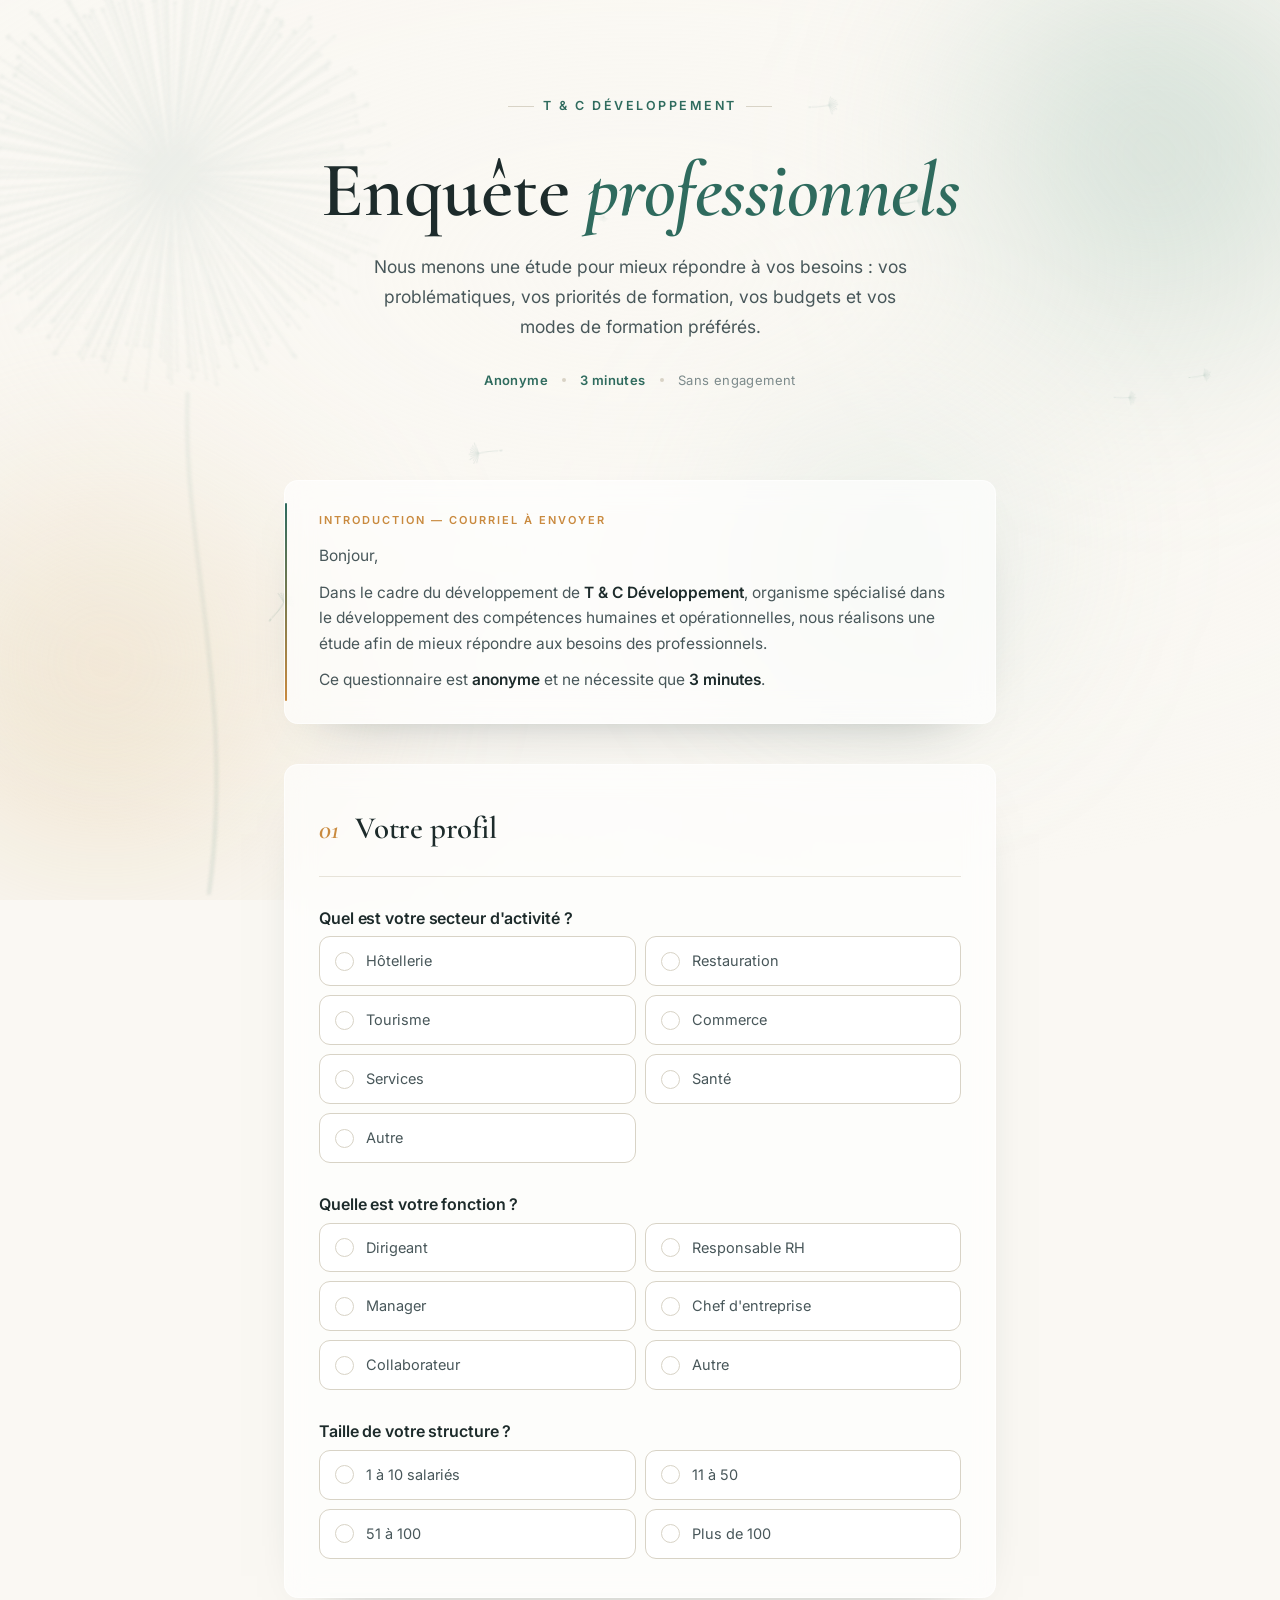
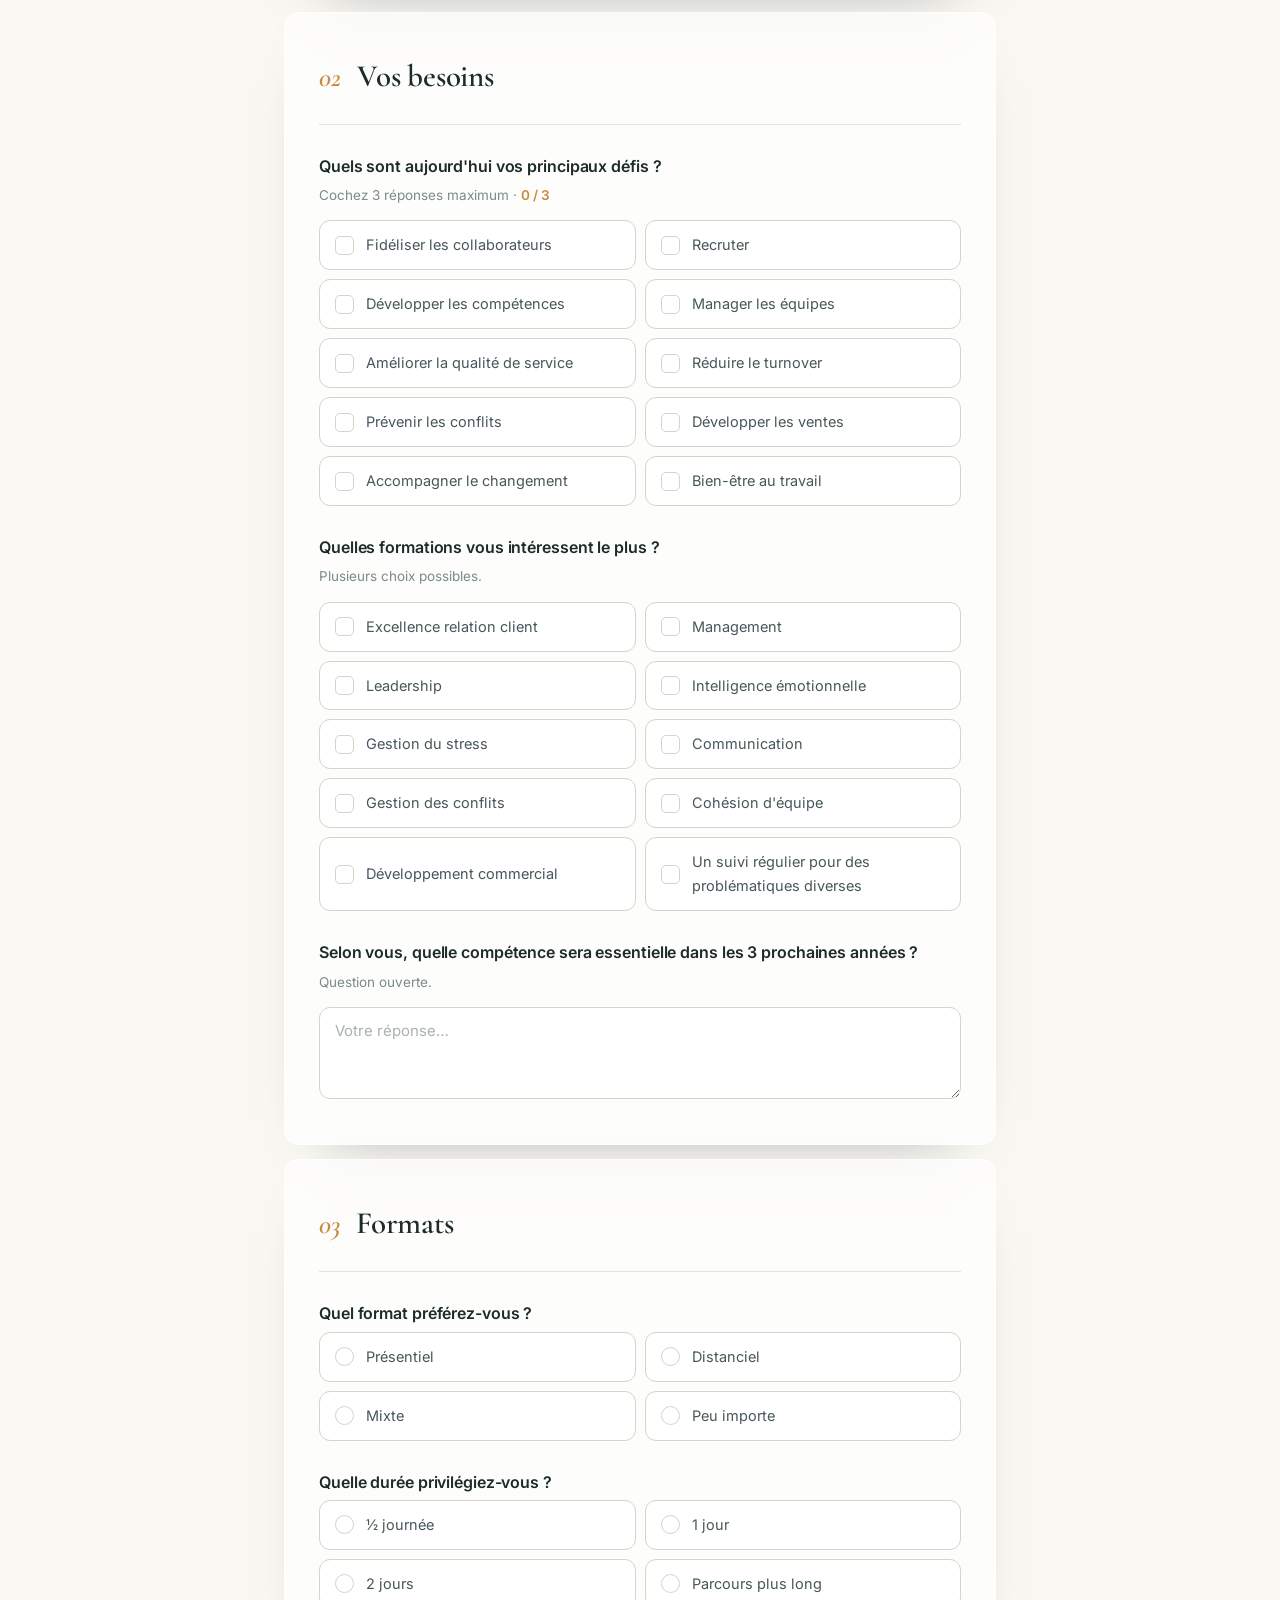
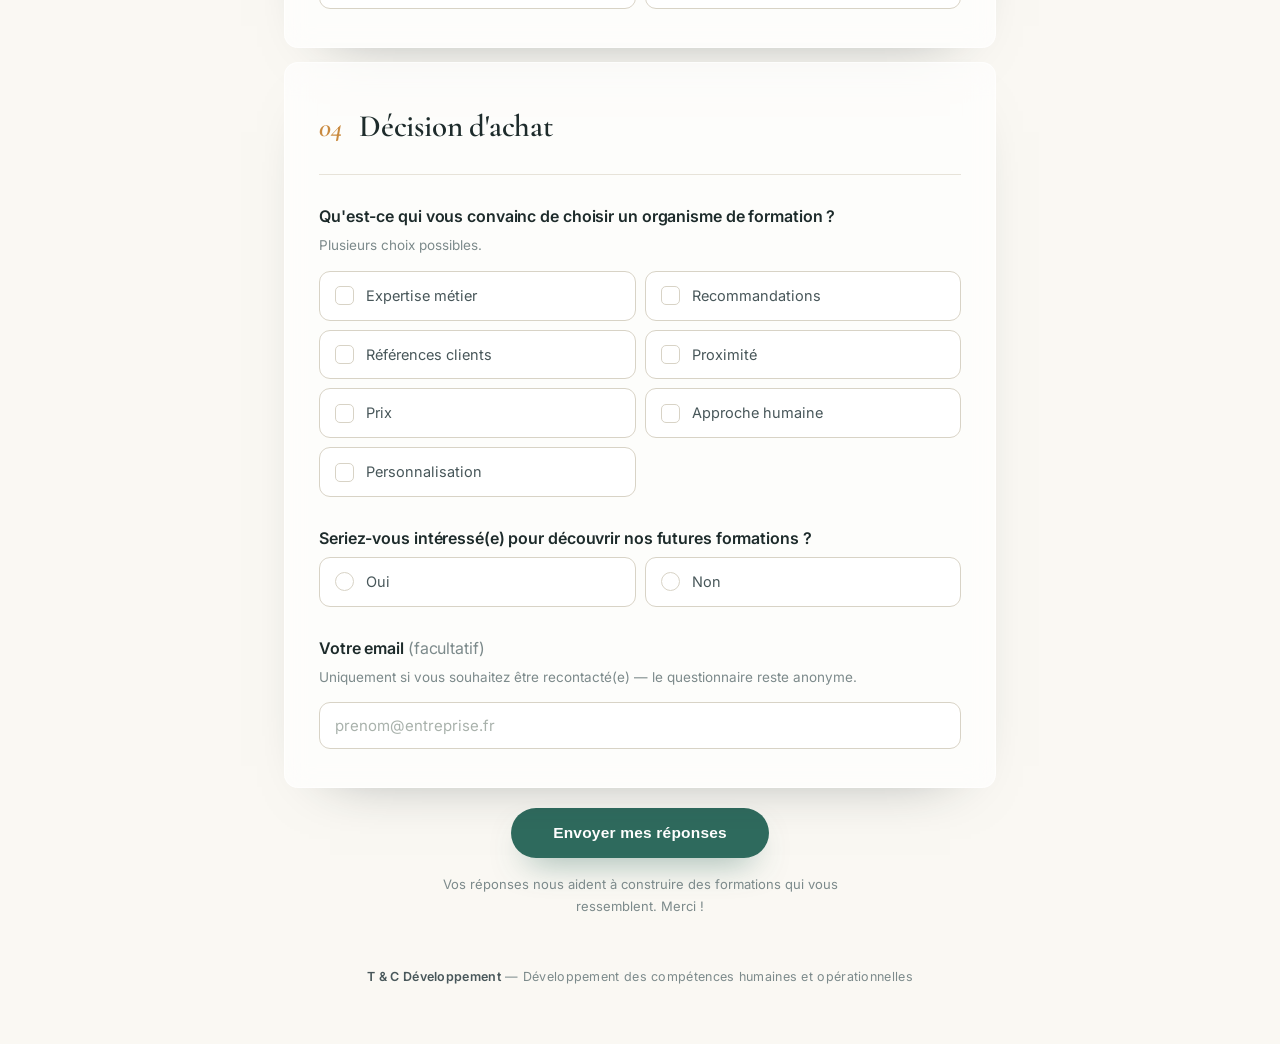
==== commit 1e590540: "Fond flou (halos, verre dépoli) et police Cormorant Garamond pour les titres Co-Authored-By: Claude " ====
--- a/enquete-tc-developpement.html
+++ b/enquete-tc-developpement.html
@@ -7,7 +7,7 @@
   <meta name="description" content="Étude auprès des professionnels : vos problématiques, priorités de formation, budgets et modes de formation préférés. Questionnaire anonyme, 3 minutes." />
   <link rel="preconnect" href="https://fonts.googleapis.com" />
   <link rel="preconnect" href="https://fonts.gstatic.com" crossorigin />
-  <link href="https://fonts.googleapis.com/css2?family=Fraunces:ital,opsz,wght@0,9..144,400;0,9..144,500;0,9..144,600;1,9..144,400&family=Inter:wght@300;400;500;600;700&display=swap" rel="stylesheet" />
+  <link href="https://fonts.googleapis.com/css2?family=Cormorant+Garamond:ital,wght@0,400;0,500;0,600;0,700;1,500;1,600&family=Inter:wght@300;400;500;600;700&display=swap" rel="stylesheet" />
   <style>
     :root{
       --ink:#1d2b2b;          /* vert-ardoise profond */
@@ -34,20 +34,33 @@
       -webkit-font-smoothing:antialiased;
       position:relative;overflow-x:hidden;
     }
-    .serif{font-family:'Fraunces',Georgia,serif}
+    .serif{font-family:'Cormorant Garamond',Georgia,serif}
     .wrap{max-width:var(--maxw);margin:0 auto;padding:0 24px;position:relative;z-index:2}
 
     /* ===== Décor : pissenlit + graines au vent ===== */
     .decor{position:fixed;inset:0;z-index:0;pointer-events:none;overflow:hidden}
+    /* halos colorés flous (profondeur douce en arrière-plan) */
+    .blob{position:absolute;border-radius:50%;filter:blur(80px);will-change:transform}
+    .blob--1{width:min(56vw,560px);height:min(56vw,560px);top:-14%;right:-12%;
+      background:radial-gradient(circle,rgba(120,168,150,.55),rgba(120,168,150,0) 70%);
+      animation:drift1 26s ease-in-out infinite}
+    .blob--2{width:min(60vw,620px);height:min(60vw,620px);bottom:-8%;left:-16%;
+      background:radial-gradient(circle,rgba(224,196,150,.5),rgba(224,196,150,0) 70%);
+      animation:drift2 32s ease-in-out infinite}
+    .blob--3{width:min(40vw,440px);height:min(40vw,440px);top:36%;left:52%;
+      background:radial-gradient(circle,rgba(150,190,178,.32),rgba(150,190,178,0) 70%);
+      animation:drift1 38s ease-in-out infinite reverse}
+    @keyframes drift1{50%{transform:translate(-26px,34px) scale(1.08)}}
+    @keyframes drift2{50%{transform:translate(30px,-28px) scale(1.06)}}
     .dandelion{position:absolute;bottom:-40px;left:-70px;width:min(48vw,520px);color:var(--brand);
-      opacity:.09;transform:rotate(-4deg)}
+      opacity:.10;transform:rotate(-4deg);filter:blur(1.4px)}
     .dandelion svg{width:100%;height:auto;display:block}
     .seed{position:absolute;color:var(--brand);will-change:transform,opacity}
     .seed svg{display:block}
 
     /* voile crème pour garder la lisibilité du texte au centre */
     .veil{position:fixed;inset:0;z-index:1;pointer-events:none;
-      background:radial-gradient(120% 80% at 50% 30%,rgba(250,248,243,.72) 0%,rgba(250,248,243,.30) 55%,rgba(250,248,243,0) 80%)}
+      background:radial-gradient(120% 85% at 50% 30%,rgba(250,248,243,.62) 0%,rgba(250,248,243,.22) 58%,rgba(250,248,243,0) 82%)}
 
     /* progress */
     .progress-bar{position:fixed;top:0;left:0;height:3px;width:0;z-index:60;
@@ -58,8 +71,8 @@
     .brand{display:inline-flex;align-items:center;gap:9px;font-size:12.5px;font-weight:600;letter-spacing:2.5px;
       text-transform:uppercase;color:var(--brand);margin-bottom:34px}
     .brand::before,.brand::after{content:"";width:26px;height:1px;background:var(--line-strong)}
-    header h1{font-family:'Fraunces',Georgia,serif;font-weight:400;font-size:clamp(38px,7vw,64px);line-height:1.05;
-      letter-spacing:-1px;color:var(--ink)}
+    header h1{font-family:'Cormorant Garamond',Georgia,serif;font-weight:600;font-size:clamp(46px,8vw,78px);line-height:1.02;
+      letter-spacing:-.5px;color:var(--ink)}
     header h1 em{font-style:italic;color:var(--brand)}
     .lead{color:var(--ink-soft);font-size:17.5px;font-weight:400;max-width:560px;margin:22px auto 0;line-height:1.7}
     .meta{margin-top:28px;font-size:13px;letter-spacing:.4px;color:var(--muted);
@@ -69,8 +82,10 @@
     .meta b{color:var(--brand);font-weight:600}
 
     /* ===== Intro courriel ===== */
-    .intro{margin:44px 0 8px;padding:30px 34px;background:var(--card);border:1px solid var(--line);
-      border-radius:var(--radius);position:relative;box-shadow:0 20px 50px -40px rgba(29,43,43,.5)}
+    .intro{margin:44px 0 8px;padding:30px 34px;background:rgba(255,255,255,.66);
+      -webkit-backdrop-filter:blur(14px) saturate(1.1);backdrop-filter:blur(14px) saturate(1.1);
+      border:1px solid rgba(255,255,255,.6);border-radius:var(--radius);position:relative;
+      box-shadow:0 24px 60px -44px rgba(29,43,43,.55)}
     .intro::before{content:"";position:absolute;left:0;top:22px;bottom:22px;width:2px;border-radius:2px;
       background:linear-gradient(var(--brand),var(--accent))}
     .intro .tag{font-size:11px;font-weight:600;letter-spacing:2px;text-transform:uppercase;color:var(--accent);
@@ -81,13 +96,15 @@
 
     /* ===== Sections ===== */
     form{margin:40px 0 40px}
-    .section{margin-bottom:14px;padding:38px 34px;background:var(--card);border:1px solid var(--line);
-      border-radius:var(--radius);box-shadow:0 20px 50px -42px rgba(29,43,43,.55)}
+    .section{margin-bottom:14px;padding:38px 34px;background:rgba(255,255,255,.66);
+      -webkit-backdrop-filter:blur(14px) saturate(1.1);backdrop-filter:blur(14px) saturate(1.1);
+      border:1px solid rgba(255,255,255,.6);border-radius:var(--radius);
+      box-shadow:0 24px 60px -46px rgba(29,43,43,.55)}
     .section__head{display:flex;align-items:baseline;gap:16px;padding-bottom:22px;margin-bottom:8px;
       border-bottom:1px solid var(--line)}
-    .section__num{font-family:'Fraunces',Georgia,serif;font-style:italic;font-size:22px;color:var(--accent);
-      font-weight:400;flex:0 0 auto;line-height:1}
-    .section__title{font-family:'Fraunces',Georgia,serif;font-weight:500;font-size:26px;letter-spacing:-.4px;color:var(--ink)}
+    .section__num{font-family:'Cormorant Garamond',Georgia,serif;font-style:italic;font-size:27px;color:var(--accent);
+      font-weight:600;flex:0 0 auto;line-height:1}
+    .section__title{font-family:'Cormorant Garamond',Georgia,serif;font-weight:600;font-size:31px;letter-spacing:-.2px;color:var(--ink)}
 
     .q{margin-top:28px}
     .q__label{display:block;font-weight:600;font-size:16px;color:var(--ink);margin-bottom:5px;letter-spacing:-.1px}
@@ -133,7 +150,7 @@
     .thanks.show{display:block;animation:rise .5s ease}
     @keyframes rise{from{opacity:0;transform:translateY(14px)}to{opacity:1;transform:none}}
     .thanks .mark{width:70px;height:70px;margin:0 auto 24px;color:var(--brand)}
-    .thanks h2{font-family:'Fraunces',Georgia,serif;font-weight:500;font-size:32px;margin-bottom:12px;letter-spacing:-.4px}
+    .thanks h2{font-family:'Cormorant Garamond',Georgia,serif;font-weight:600;font-size:40px;margin-bottom:12px;letter-spacing:-.3px}
     .thanks p{color:var(--ink-soft);max-width:440px;margin:0 auto;font-size:16px}
 
     footer{text-align:center;color:var(--muted);font-size:12.5px;letter-spacing:.3px;padding:10px 0 56px}
@@ -156,6 +173,9 @@
 
   <!-- Décor pissenlit + graines -->
   <div class="decor" aria-hidden="true">
+    <div class="blob blob--1"></div>
+    <div class="blob blob--2"></div>
+    <div class="blob blob--3"></div>
     <div class="dandelion" id="dandelion"></div>
   </div>
   <div class="veil" aria-hidden="true"></div>
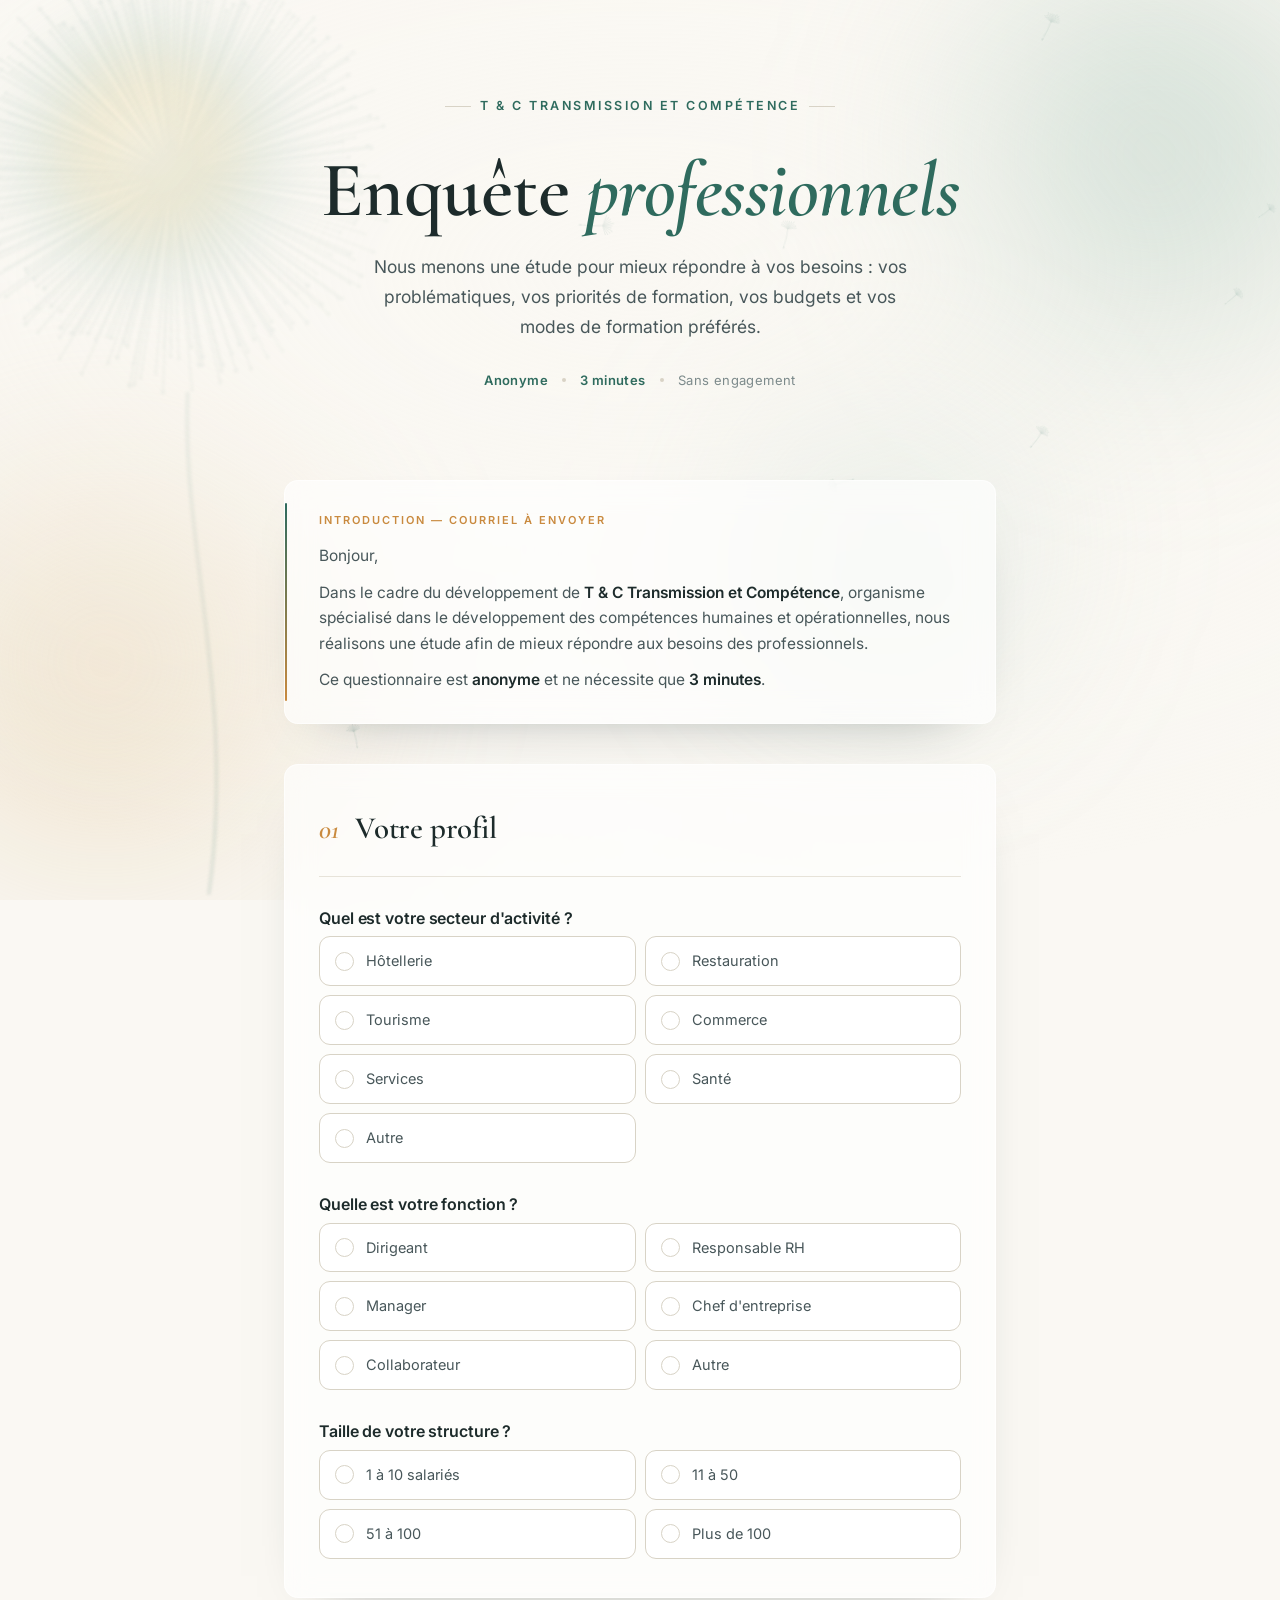
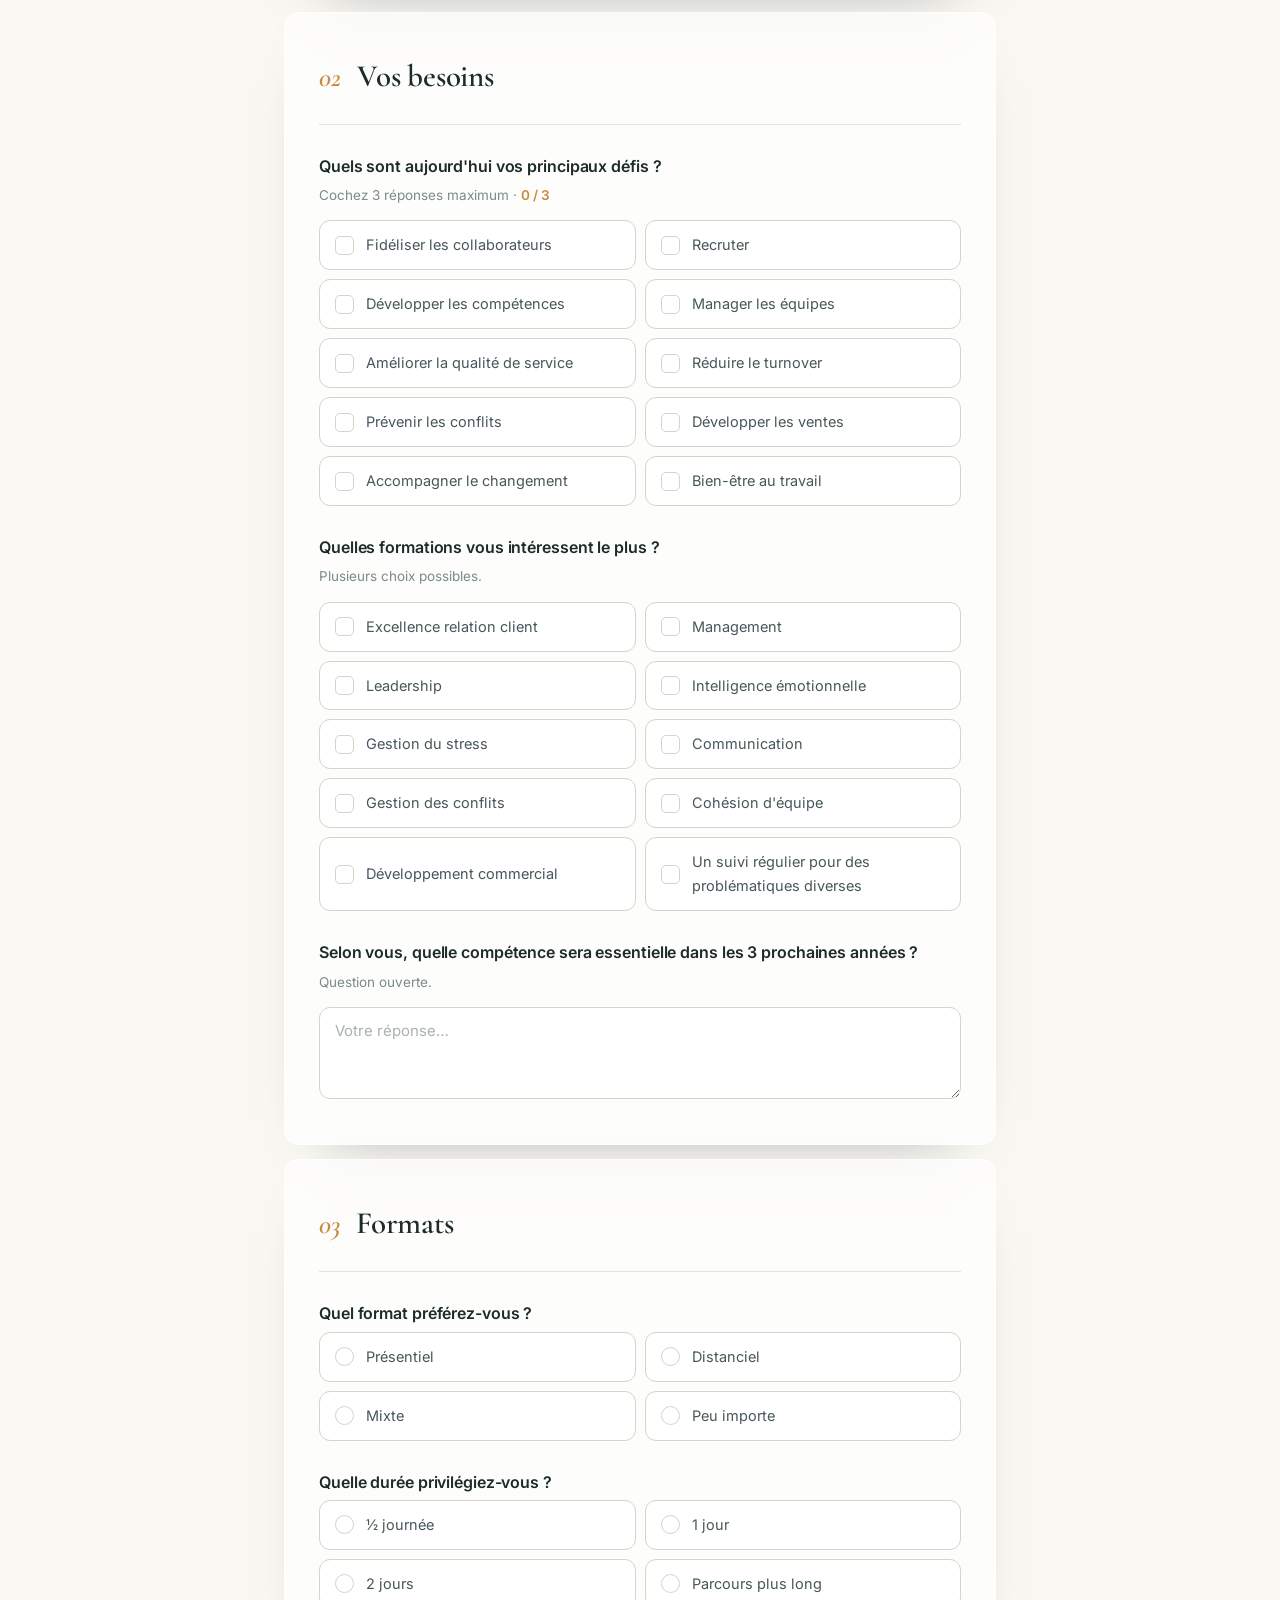
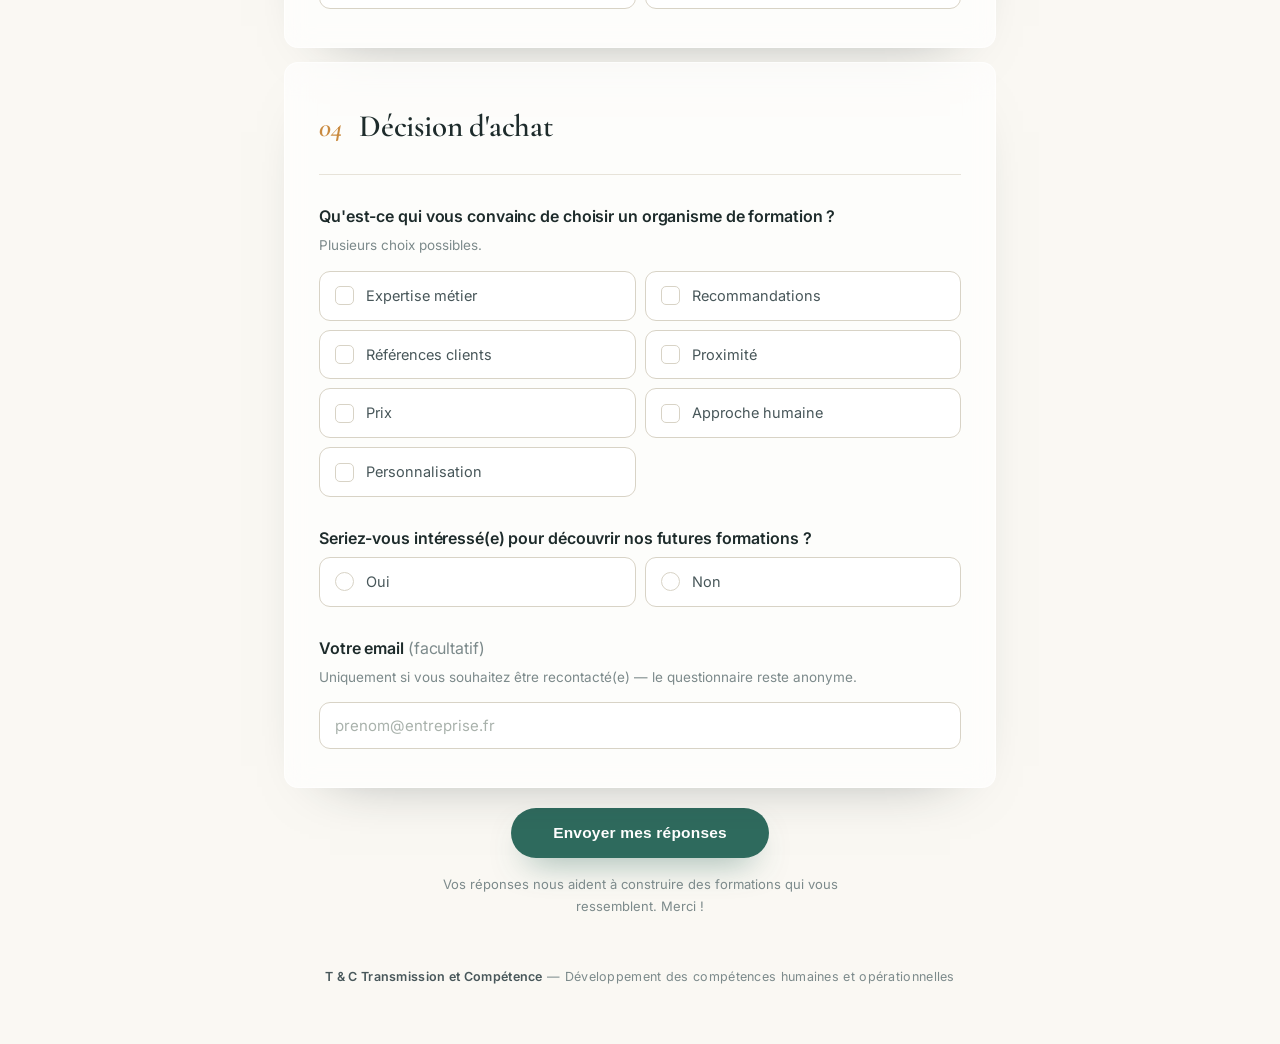
==== commit 91278d5d: "Renomme en T & C Transmission et Compétence + boule de lumière animée en fond Co-Authored-By: Claude" ====
--- a/enquete-tc-developpement.html
+++ b/enquete-tc-developpement.html
@@ -3,7 +3,7 @@
 <head>
   <meta charset="UTF-8" />
   <meta name="viewport" content="width=device-width, initial-scale=1.0" />
-  <title>Enquête professionnels — T &amp; C Développement</title>
+  <title>Enquête professionnels — T &amp; C Transmission et Compétence</title>
   <meta name="description" content="Étude auprès des professionnels : vos problématiques, priorités de formation, budgets et modes de formation préférés. Questionnaire anonyme, 3 minutes." />
   <link rel="preconnect" href="https://fonts.googleapis.com" />
   <link rel="preconnect" href="https://fonts.gstatic.com" crossorigin />
@@ -52,6 +52,20 @@
       animation:drift1 38s ease-in-out infinite reverse}
     @keyframes drift1{50%{transform:translate(-26px,34px) scale(1.08)}}
     @keyframes drift2{50%{transform:translate(30px,-28px) scale(1.06)}}
+    /* boule de lumière qui se déplace doucement */
+    .orb{position:absolute;top:0;left:0;width:min(34vw,300px);height:min(34vw,300px);border-radius:50%;
+      background:radial-gradient(circle,rgba(255,251,238,.95) 0%,rgba(240,214,150,.55) 30%,rgba(150,190,170,.28) 52%,rgba(150,190,170,0) 72%);
+      filter:blur(26px);will-change:transform,opacity;
+      animation:orbit 30s ease-in-out infinite,glow 7s ease-in-out infinite}
+    @keyframes orbit{
+      0%  {transform:translate(4vw,14vh)  scale(1)}
+      22% {transform:translate(66vw,6vh)  scale(1.14)}
+      44% {transform:translate(78vw,58vh) scale(.92)}
+      64% {transform:translate(28vw,74vh) scale(1.12)}
+      84% {transform:translate(-6vw,42vh) scale(1)}
+      100%{transform:translate(4vw,14vh)  scale(1)}
+    }
+    @keyframes glow{0%,100%{opacity:.85}50%{opacity:1}}
     .dandelion{position:absolute;bottom:-40px;left:-70px;width:min(48vw,520px);color:var(--brand);
       opacity:.10;transform:rotate(-4deg);filter:blur(1.4px)}
     .dandelion svg{width:100%;height:auto;display:block}
@@ -158,6 +172,7 @@
 
     @media(prefers-reduced-motion:reduce){
       .seed{display:none!important}
+      .orb,.blob{animation:none!important}
     }
     @media(max-width:560px){
       .options.cols-2{grid-template-columns:1fr}
@@ -176,13 +191,14 @@
     <div class="blob blob--1"></div>
     <div class="blob blob--2"></div>
     <div class="blob blob--3"></div>
+    <div class="orb"></div>
     <div class="dandelion" id="dandelion"></div>
   </div>
   <div class="veil" aria-hidden="true"></div>
 
   <div class="wrap">
     <header>
-      <div class="brand">T &amp; C Développement</div>
+      <div class="brand">T &amp; C Transmission et Compétence</div>
       <h1>Enquête <em>professionnels</em></h1>
       <p class="lead">Nous menons une étude pour mieux répondre à vos besoins&nbsp;: vos problématiques, vos priorités de formation, vos budgets et vos modes de formation préférés.</p>
       <div class="meta">
@@ -195,7 +211,7 @@
     <div class="intro">
       <span class="tag">Introduction — courriel à envoyer</span>
       <p>Bonjour,</p>
-      <p>Dans le cadre du développement de <strong>T &amp; C Développement</strong>, organisme spécialisé dans le développement des compétences humaines et opérationnelles, nous réalisons une étude afin de mieux répondre aux besoins des professionnels.</p>
+      <p>Dans le cadre du développement de <strong>T &amp; C Transmission et Compétence</strong>, organisme spécialisé dans le développement des compétences humaines et opérationnelles, nous réalisons une étude afin de mieux répondre aux besoins des professionnels.</p>
       <p>Ce questionnaire est <strong>anonyme</strong> et ne nécessite que <strong>3 minutes</strong>.</p>
     </div>
 
@@ -369,7 +385,7 @@
     </div>
 
     <footer>
-      <strong>T &amp; C Développement</strong> — Développement des compétences humaines et opérationnelles
+      <strong>T &amp; C Transmission et Compétence</strong> — Développement des compétences humaines et opérationnelles
     </footer>
   </div>
 
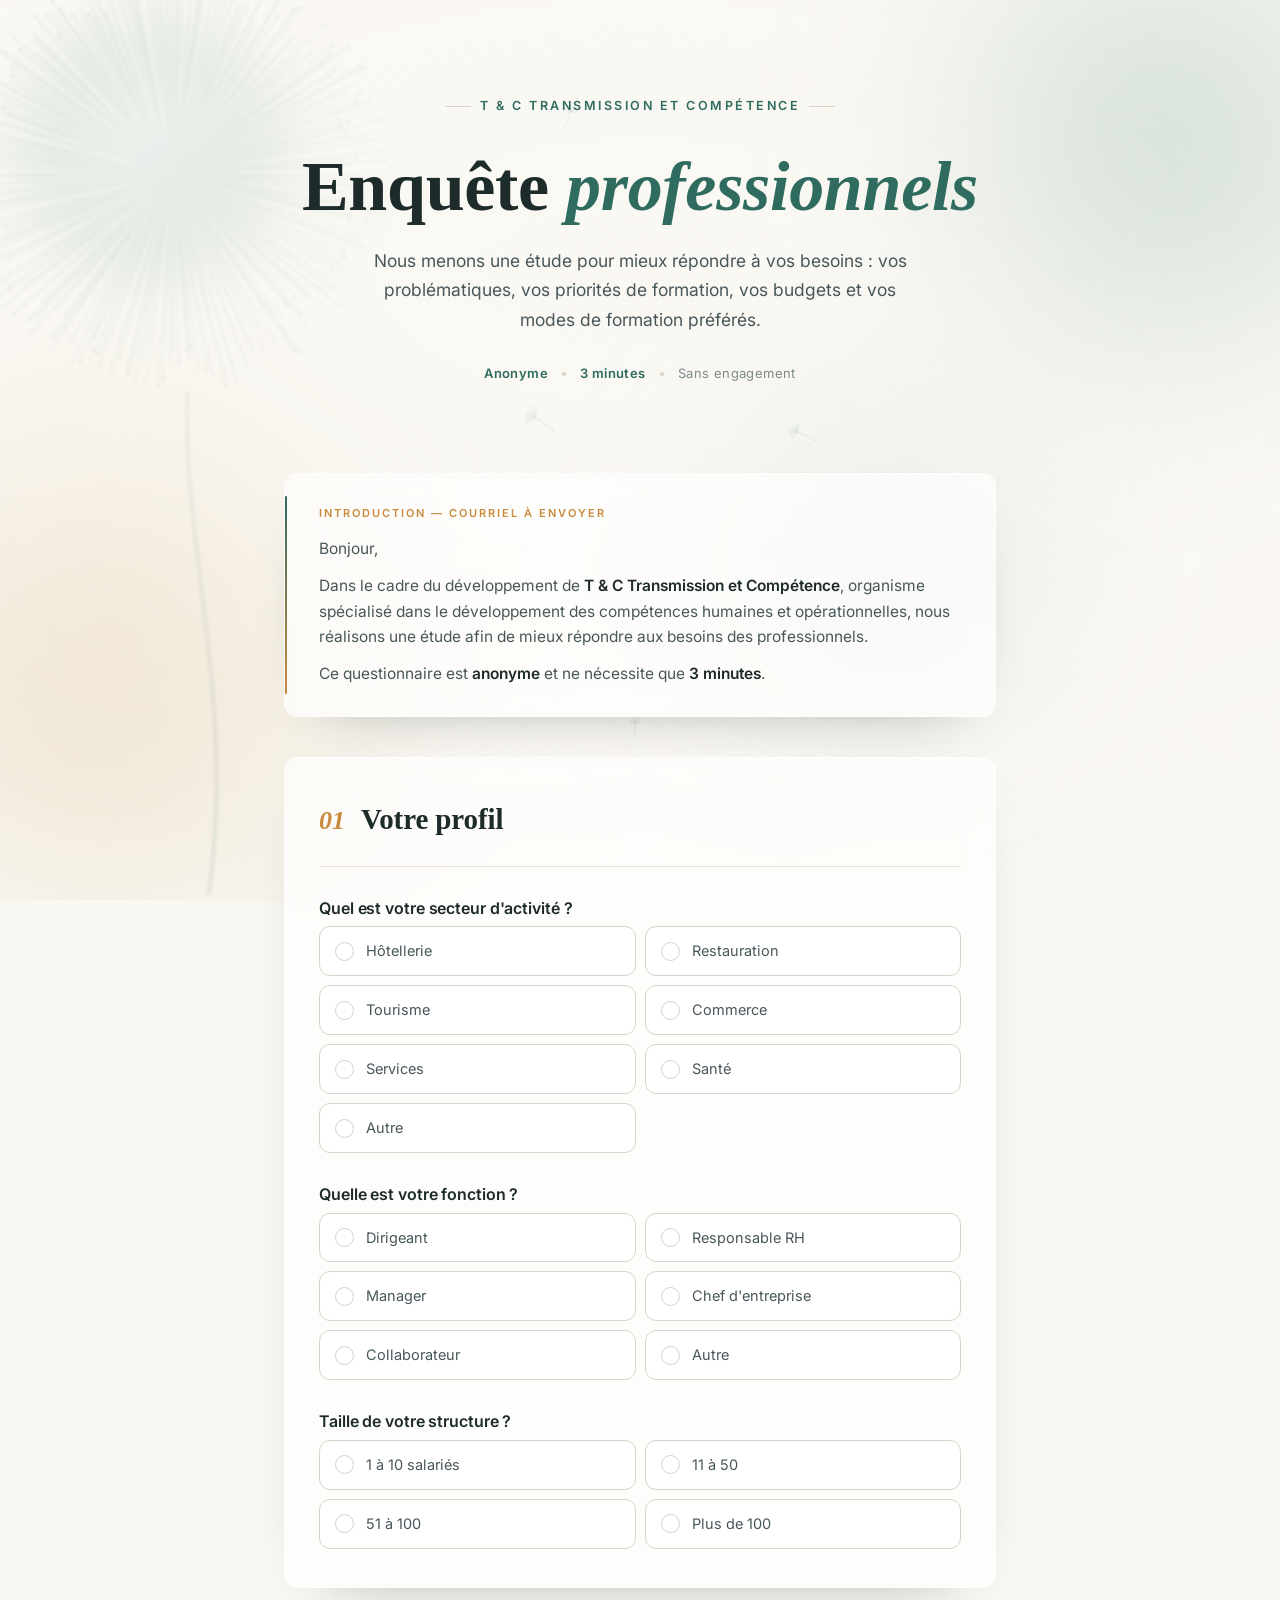
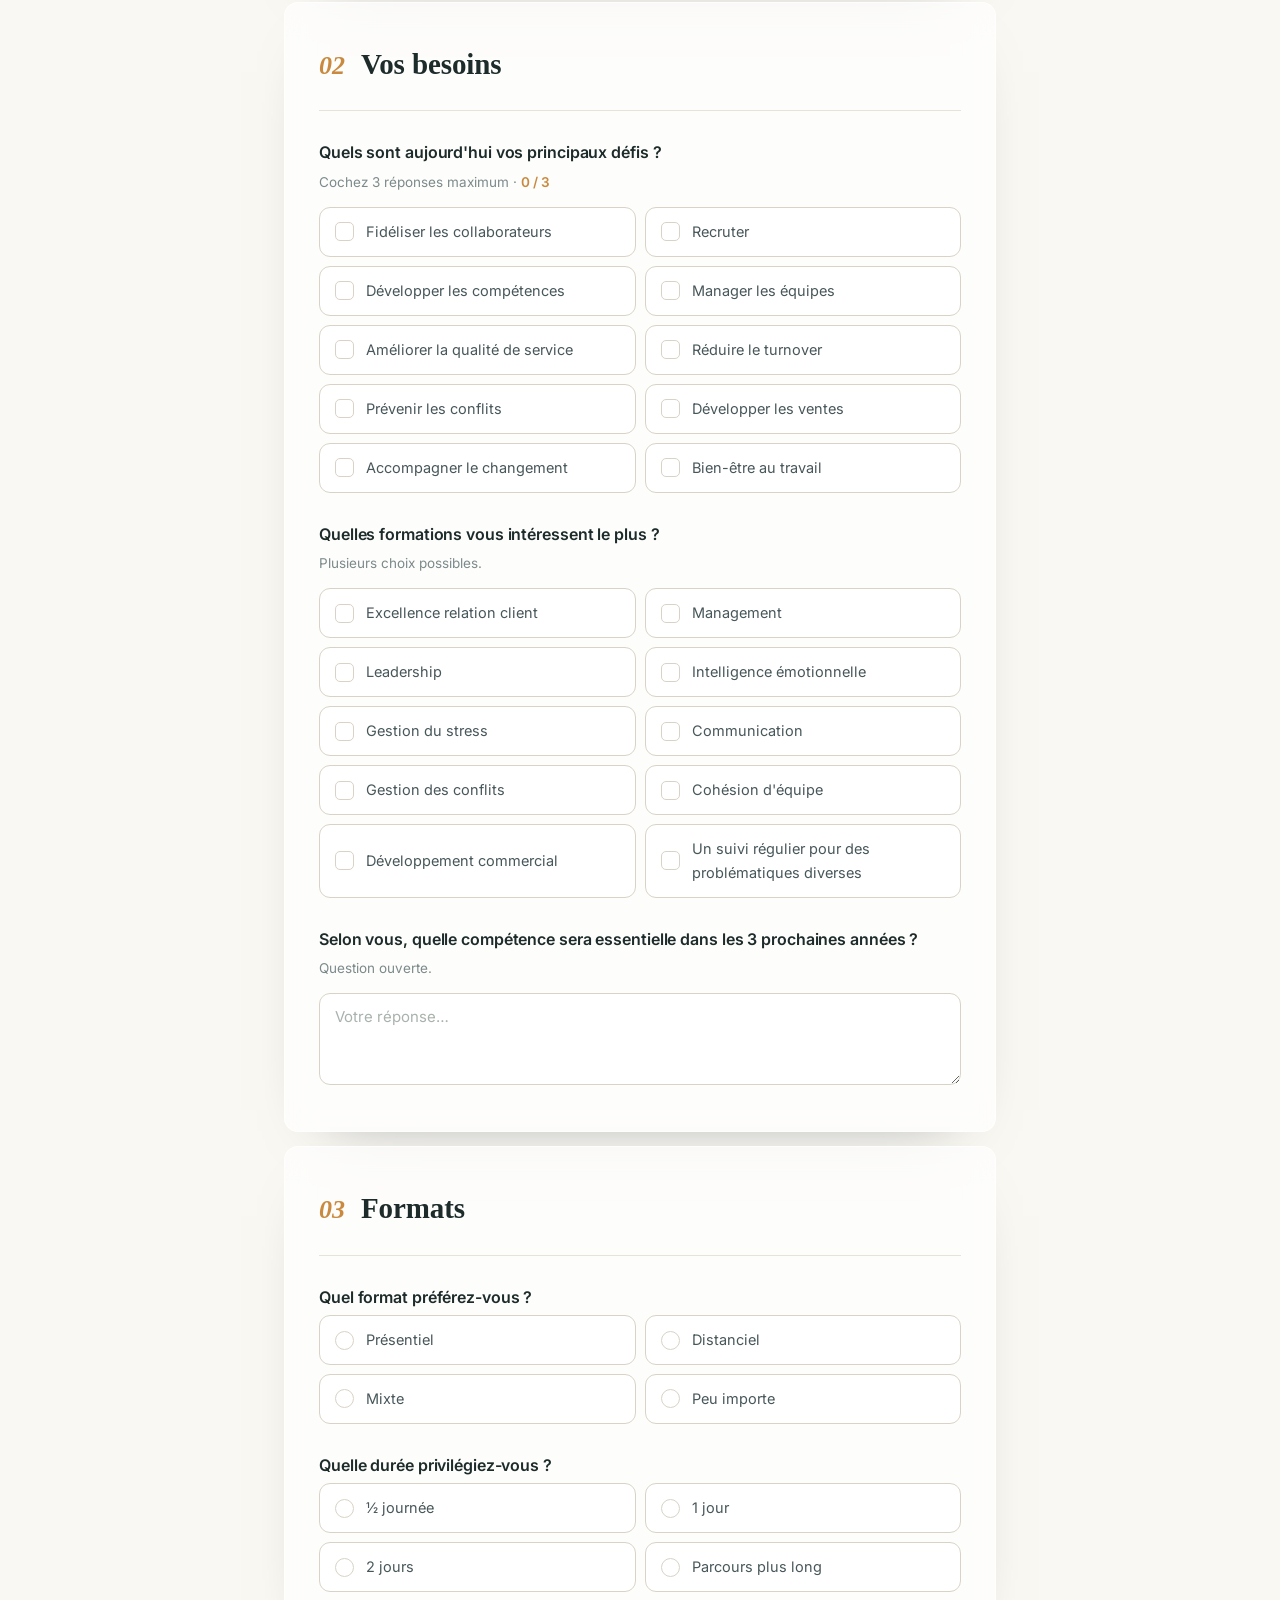
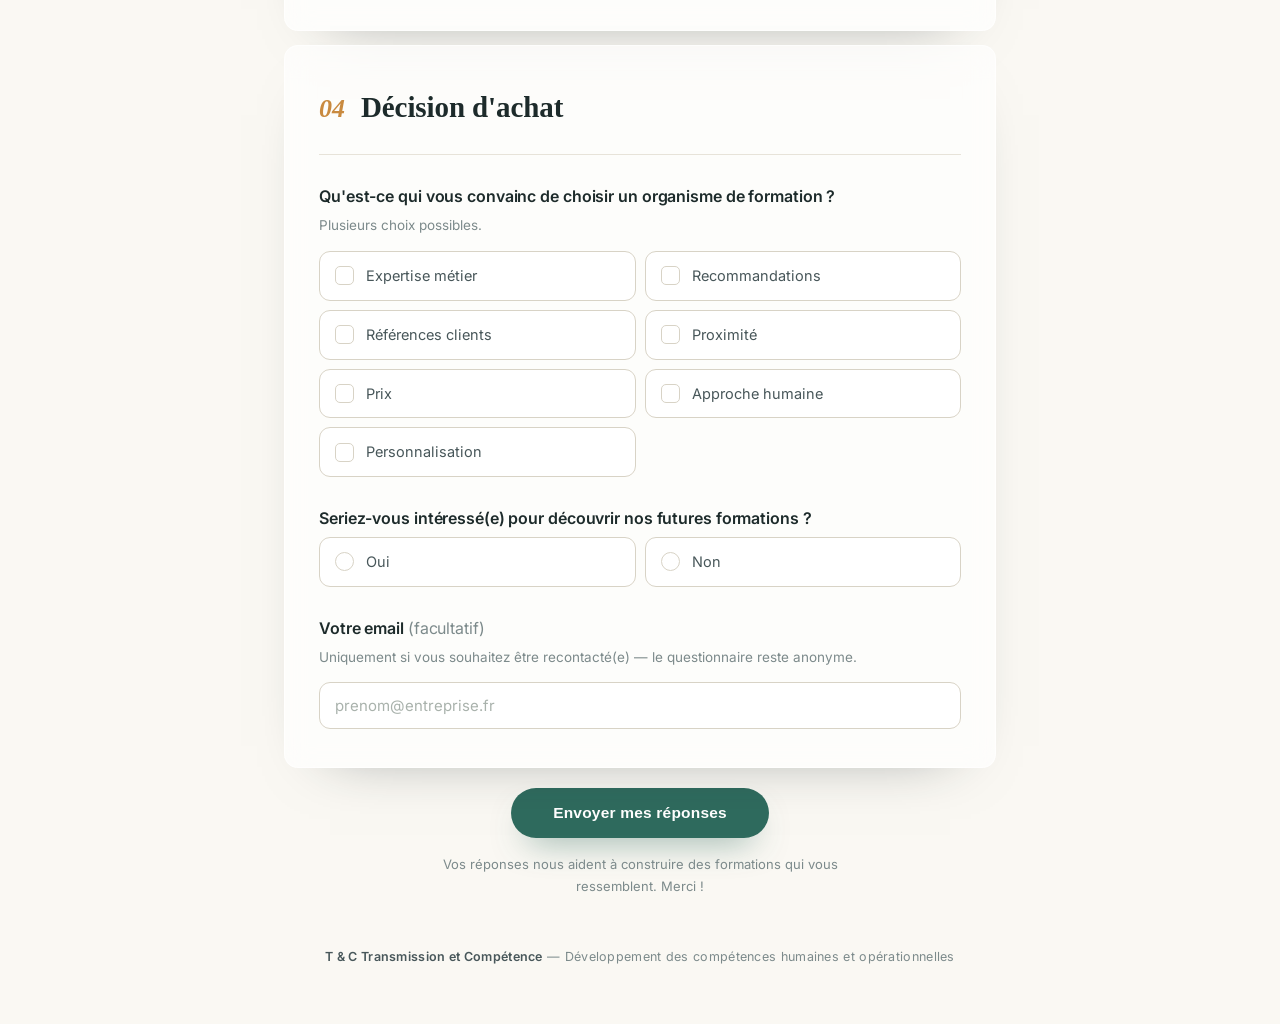
==== commit 5deb13ca: "Lumière moins jaune (blanc/vert) et police Tinos (style Times) pour les titres Co-Authored-By: Claud" ====
--- a/enquete-tc-developpement.html
+++ b/enquete-tc-developpement.html
@@ -7,7 +7,7 @@
   <meta name="description" content="Étude auprès des professionnels : vos problématiques, priorités de formation, budgets et modes de formation préférés. Questionnaire anonyme, 3 minutes." />
   <link rel="preconnect" href="https://fonts.googleapis.com" />
   <link rel="preconnect" href="https://fonts.gstatic.com" crossorigin />
-  <link href="https://fonts.googleapis.com/css2?family=Cormorant+Garamond:ital,wght@0,400;0,500;0,600;0,700;1,500;1,600&family=Inter:wght@300;400;500;600;700&display=swap" rel="stylesheet" />
+  <link href="https://fonts.googleapis.com/css2?family=Tinos:ital,wght@0,400;0,700;1,400;1,700&family=Inter:wght@300;400;500;600;700&display=swap" rel="stylesheet" />
   <style>
     :root{
       --ink:#1d2b2b;          /* vert-ardoise profond */
@@ -34,7 +34,7 @@
       -webkit-font-smoothing:antialiased;
       position:relative;overflow-x:hidden;
     }
-    .serif{font-family:'Cormorant Garamond',Georgia,serif}
+    .serif{font-family:'Tinos','Times New Roman',Georgia,serif}
     .wrap{max-width:var(--maxw);margin:0 auto;padding:0 24px;position:relative;z-index:2}
 
     /* ===== Décor : pissenlit + graines au vent ===== */
@@ -54,7 +54,7 @@
     @keyframes drift2{50%{transform:translate(30px,-28px) scale(1.06)}}
     /* boule de lumière qui se déplace doucement */
     .orb{position:absolute;top:0;left:0;width:min(34vw,300px);height:min(34vw,300px);border-radius:50%;
-      background:radial-gradient(circle,rgba(255,251,238,.95) 0%,rgba(240,214,150,.55) 30%,rgba(150,190,170,.28) 52%,rgba(150,190,170,0) 72%);
+      background:radial-gradient(circle,rgba(255,255,255,.95) 0%,rgba(214,232,224,.5) 30%,rgba(150,190,175,.26) 52%,rgba(150,190,175,0) 72%);
       filter:blur(26px);will-change:transform,opacity;
       animation:orbit 30s ease-in-out infinite,glow 7s ease-in-out infinite}
     @keyframes orbit{
@@ -85,8 +85,8 @@
     .brand{display:inline-flex;align-items:center;gap:9px;font-size:12.5px;font-weight:600;letter-spacing:2.5px;
       text-transform:uppercase;color:var(--brand);margin-bottom:34px}
     .brand::before,.brand::after{content:"";width:26px;height:1px;background:var(--line-strong)}
-    header h1{font-family:'Cormorant Garamond',Georgia,serif;font-weight:600;font-size:clamp(46px,8vw,78px);line-height:1.02;
-      letter-spacing:-.5px;color:var(--ink)}
+    header h1{font-family:'Tinos','Times New Roman',Georgia,serif;font-weight:700;font-size:clamp(42px,7.5vw,70px);line-height:1.04;
+      letter-spacing:-.3px;color:var(--ink)}
     header h1 em{font-style:italic;color:var(--brand)}
     .lead{color:var(--ink-soft);font-size:17.5px;font-weight:400;max-width:560px;margin:22px auto 0;line-height:1.7}
     .meta{margin-top:28px;font-size:13px;letter-spacing:.4px;color:var(--muted);
@@ -116,9 +116,9 @@
       box-shadow:0 24px 60px -46px rgba(29,43,43,.55)}
     .section__head{display:flex;align-items:baseline;gap:16px;padding-bottom:22px;margin-bottom:8px;
       border-bottom:1px solid var(--line)}
-    .section__num{font-family:'Cormorant Garamond',Georgia,serif;font-style:italic;font-size:27px;color:var(--accent);
-      font-weight:600;flex:0 0 auto;line-height:1}
-    .section__title{font-family:'Cormorant Garamond',Georgia,serif;font-weight:600;font-size:31px;letter-spacing:-.2px;color:var(--ink)}
+    .section__num{font-family:'Tinos','Times New Roman',Georgia,serif;font-style:italic;font-size:26px;color:var(--accent);
+      font-weight:700;flex:0 0 auto;line-height:1}
+    .section__title{font-family:'Tinos','Times New Roman',Georgia,serif;font-weight:700;font-size:29px;letter-spacing:-.1px;color:var(--ink)}
 
     .q{margin-top:28px}
     .q__label{display:block;font-weight:600;font-size:16px;color:var(--ink);margin-bottom:5px;letter-spacing:-.1px}
@@ -164,7 +164,7 @@
     .thanks.show{display:block;animation:rise .5s ease}
     @keyframes rise{from{opacity:0;transform:translateY(14px)}to{opacity:1;transform:none}}
     .thanks .mark{width:70px;height:70px;margin:0 auto 24px;color:var(--brand)}
-    .thanks h2{font-family:'Cormorant Garamond',Georgia,serif;font-weight:600;font-size:40px;margin-bottom:12px;letter-spacing:-.3px}
+    .thanks h2{font-family:'Tinos','Times New Roman',Georgia,serif;font-weight:700;font-size:37px;margin-bottom:12px;letter-spacing:-.2px}
     .thanks p{color:var(--ink-soft);max-width:440px;margin:0 auto;font-size:16px}
 
     footer{text-align:center;color:var(--muted);font-size:12.5px;letter-spacing:.3px;padding:10px 0 56px}
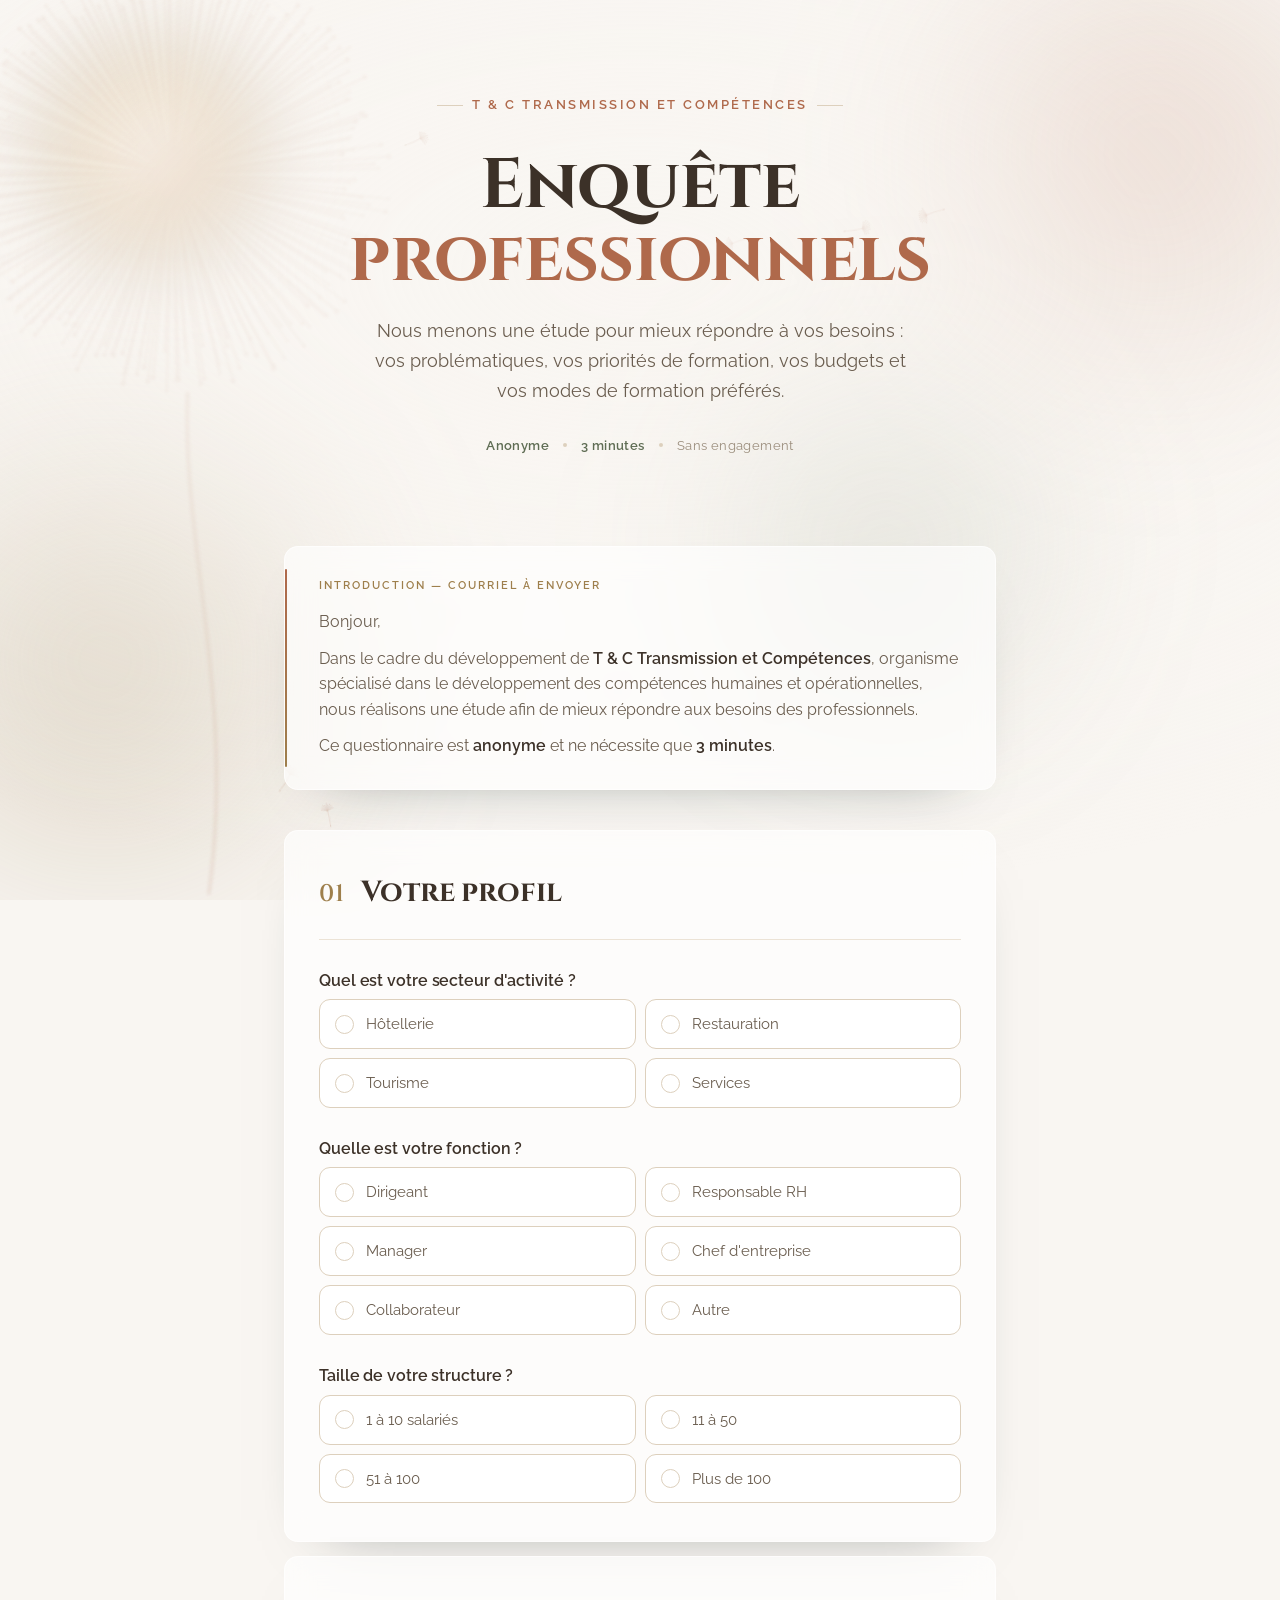
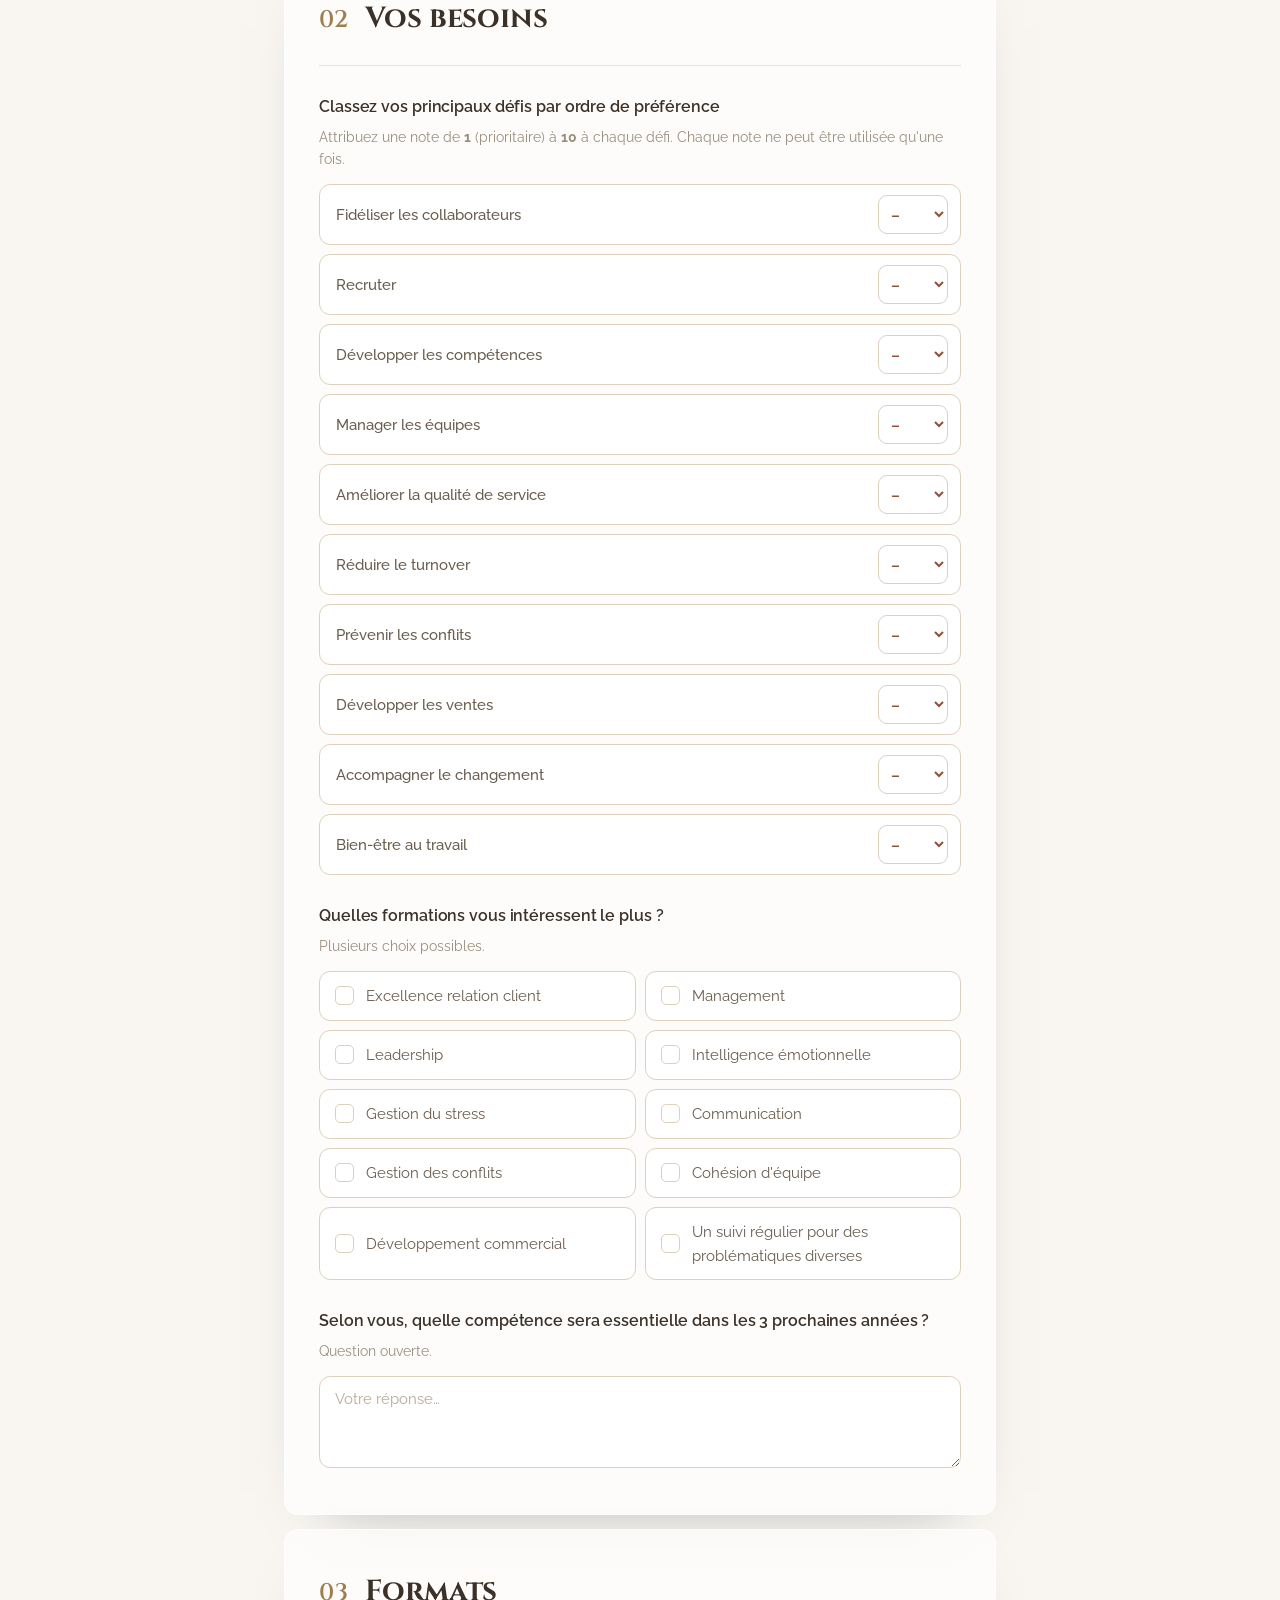
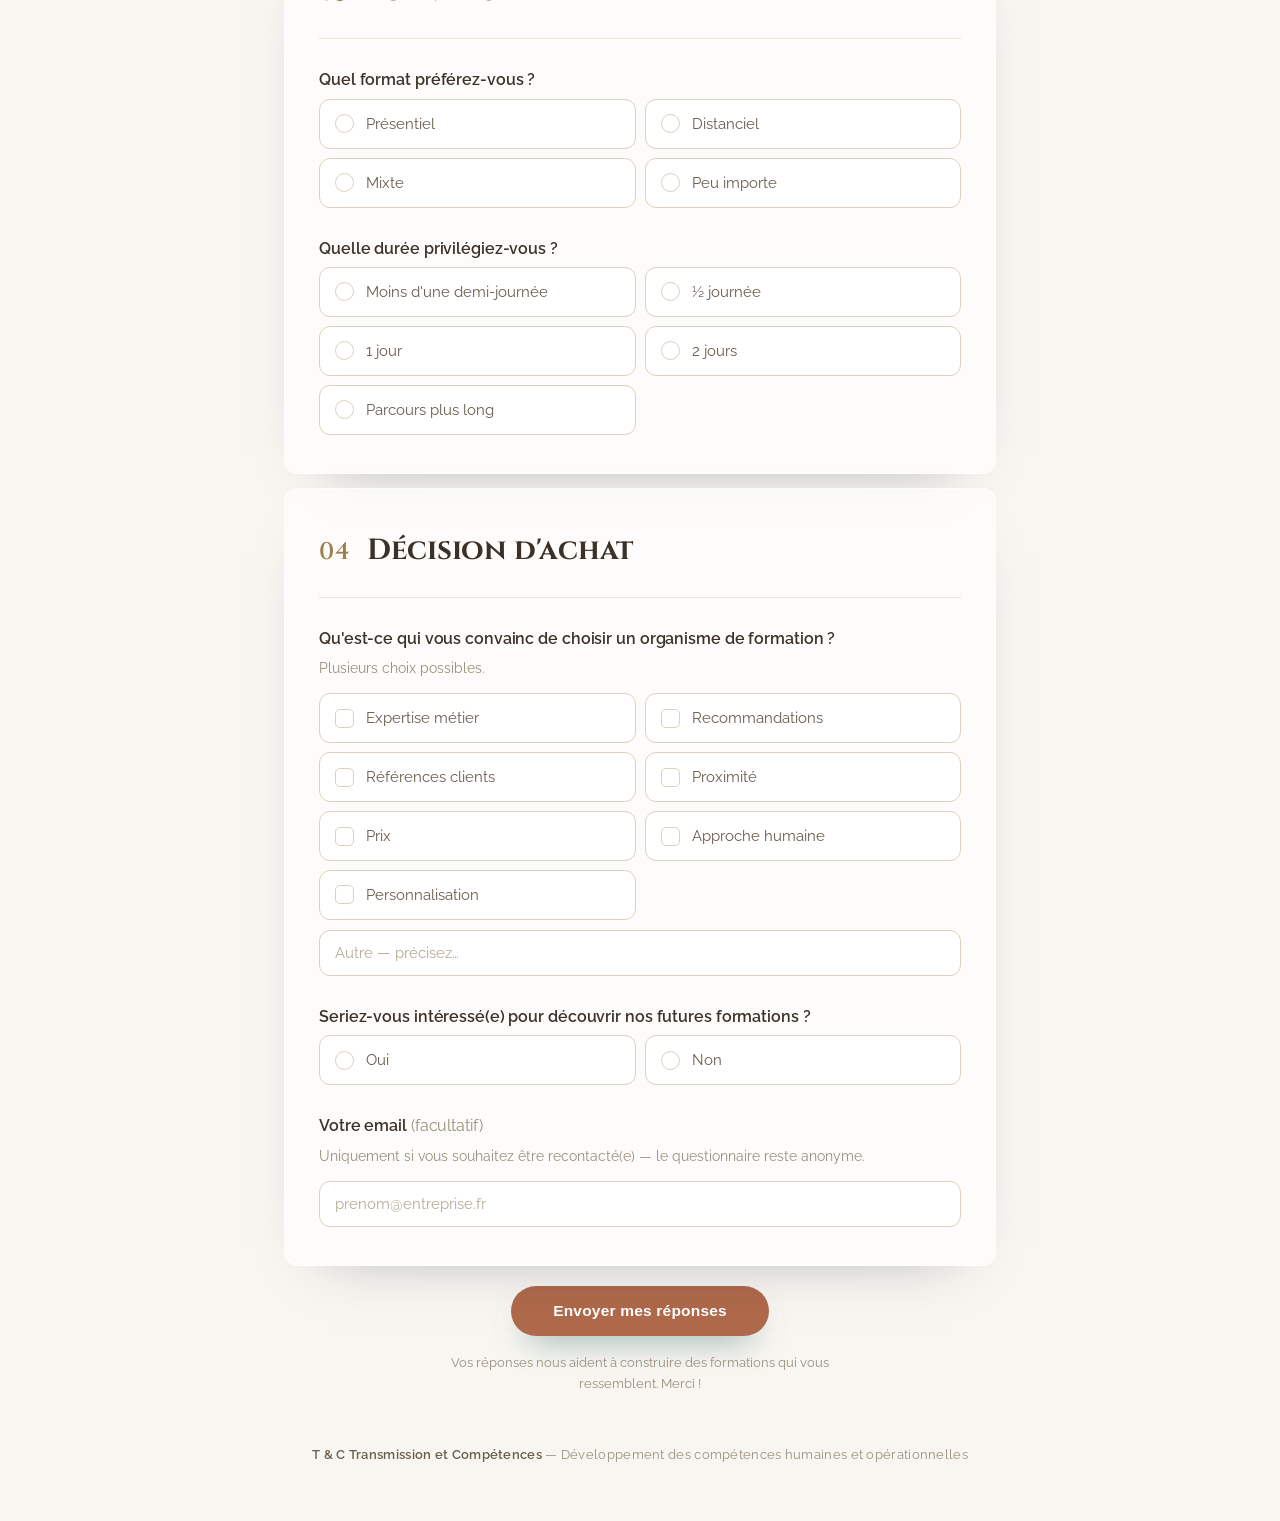
==== commit 8142039d: "Enquêtes: nom de marque au pluriel (Compétences) conforme au logo" ====
--- a/enquete-tc-developpement.html
+++ b/enquete-tc-developpement.html
@@ -3,38 +3,41 @@
 <head>
   <meta charset="UTF-8" />
   <meta name="viewport" content="width=device-width, initial-scale=1.0" />
-  <title>Enquête professionnels — T &amp; C Transmission et Compétence</title>
+  <title>Enquête professionnels — T &amp; C Transmission et Compétences</title>
   <meta name="description" content="Étude auprès des professionnels : vos problématiques, priorités de formation, budgets et modes de formation préférés. Questionnaire anonyme, 3 minutes." />
   <link rel="preconnect" href="https://fonts.googleapis.com" />
   <link rel="preconnect" href="https://fonts.gstatic.com" crossorigin />
-  <link href="https://fonts.googleapis.com/css2?family=Tinos:ital,wght@0,400;0,700;1,400;1,700&family=Inter:wght@300;400;500;600;700&display=swap" rel="stylesheet" />
+  <link href="https://fonts.googleapis.com/css2?family=Cinzel:wght@400;500;600;700&family=Raleway:ital,wght@0,300;0,400;0,500;0,600;0,700;1,400;1,500&display=swap" rel="stylesheet" />
   <style>
     :root{
-      --ink:#1d2b2b;          /* vert-ardoise profond */
-      --ink-soft:#48575a;
-      --muted:#7c8a8b;
-      --brand:#2f6b5e;        /* vert eucalyptus profond */
-      --brand-deep:#234f45;
-      --brand-tint:#eef4f1;
-      --accent:#c98a3f;       /* ocre doux */
-      --accent-soft:#f4ead9;
-      --paper:#faf8f3;        /* crème */
-      --paper-2:#f4f1ea;
+      --ink:#3c3128;          /* brun profond chaleureux */
+      --ink-soft:#6a5d4f;
+      --muted:#9a8d7c;
+      --brand:#af694b;        /* terracotta */
+      --brand-deep:#8f5238;
+      --brand-tint:#f5e9e2;
+      --accent:#9e7f4c;       /* doré */
+      --accent-soft:#efe4d0;
+      --gold-soft:#b29e7a;    /* taupe doré */
+      --sage:#7c8a6f;         /* vert sauge */
+      --sage-deep:#5f6d54;
+      --paper:#f9f6f2;        /* fond crème */
+      --paper-2:#f2ece3;
       --card:#ffffff;
-      --line:#e7e3d9;
-      --line-strong:#d8d3c6;
+      --line:#ece3d6;
+      --line-strong:#ddd0bd;
       --radius:14px;
       --maxw:760px;
     }
     *{box-sizing:border-box;margin:0;padding:0}
     html{scroll-behavior:smooth}
     body{
-      font-family:'Inter',system-ui,sans-serif;color:var(--ink);line-height:1.65;font-weight:400;
+      font-family:'Raleway',system-ui,sans-serif;color:var(--ink);line-height:1.65;font-weight:400;
       background:var(--paper);
       -webkit-font-smoothing:antialiased;
       position:relative;overflow-x:hidden;
     }
-    .serif{font-family:'Tinos','Times New Roman',Georgia,serif}
+    .serif{font-family:'Cinzel',Georgia,serif}
     .wrap{max-width:var(--maxw);margin:0 auto;padding:0 24px;position:relative;z-index:2}
 
     /* ===== Décor : pissenlit + graines au vent ===== */
@@ -42,19 +45,19 @@
     /* halos colorés flous (profondeur douce en arrière-plan) */
     .blob{position:absolute;border-radius:50%;filter:blur(80px);will-change:transform}
     .blob--1{width:min(56vw,560px);height:min(56vw,560px);top:-14%;right:-12%;
-      background:radial-gradient(circle,rgba(120,168,150,.55),rgba(120,168,150,0) 70%);
+      background:radial-gradient(circle,rgba(175,105,75,.30),rgba(175,105,75,0) 70%);
       animation:drift1 26s ease-in-out infinite}
     .blob--2{width:min(60vw,620px);height:min(60vw,620px);bottom:-8%;left:-16%;
-      background:radial-gradient(circle,rgba(224,196,150,.5),rgba(224,196,150,0) 70%);
+      background:radial-gradient(circle,rgba(178,158,122,.42),rgba(178,158,122,0) 70%);
       animation:drift2 32s ease-in-out infinite}
     .blob--3{width:min(40vw,440px);height:min(40vw,440px);top:36%;left:52%;
-      background:radial-gradient(circle,rgba(150,190,178,.32),rgba(150,190,178,0) 70%);
+      background:radial-gradient(circle,rgba(124,138,111,.30),rgba(124,138,111,0) 70%);
       animation:drift1 38s ease-in-out infinite reverse}
     @keyframes drift1{50%{transform:translate(-26px,34px) scale(1.08)}}
     @keyframes drift2{50%{transform:translate(30px,-28px) scale(1.06)}}
     /* boule de lumière qui se déplace doucement */
     .orb{position:absolute;top:0;left:0;width:min(34vw,300px);height:min(34vw,300px);border-radius:50%;
-      background:radial-gradient(circle,rgba(255,255,255,.95) 0%,rgba(214,232,224,.5) 30%,rgba(150,190,175,.26) 52%,rgba(150,190,175,0) 72%);
+      background:radial-gradient(circle,rgba(255,252,247,.95) 0%,rgba(224,196,150,.5) 30%,rgba(178,158,122,.26) 52%,rgba(178,158,122,0) 72%);
       filter:blur(26px);will-change:transform,opacity;
       animation:orbit 30s ease-in-out infinite,glow 7s ease-in-out infinite}
     @keyframes orbit{
@@ -74,7 +77,7 @@
 
     /* voile crème pour garder la lisibilité du texte au centre */
     .veil{position:fixed;inset:0;z-index:1;pointer-events:none;
-      background:radial-gradient(120% 85% at 50% 30%,rgba(250,248,243,.62) 0%,rgba(250,248,243,.22) 58%,rgba(250,248,243,0) 82%)}
+      background:radial-gradient(120% 85% at 50% 30%,rgba(249,246,242,.62) 0%,rgba(249,246,242,.22) 58%,rgba(249,246,242,0) 82%)}
 
     /* progress */
     .progress-bar{position:fixed;top:0;left:0;height:3px;width:0;z-index:60;
@@ -85,15 +88,15 @@
     .brand{display:inline-flex;align-items:center;gap:9px;font-size:12.5px;font-weight:600;letter-spacing:2.5px;
       text-transform:uppercase;color:var(--brand);margin-bottom:34px}
     .brand::before,.brand::after{content:"";width:26px;height:1px;background:var(--line-strong)}
-    header h1{font-family:'Tinos','Times New Roman',Georgia,serif;font-weight:700;font-size:clamp(42px,7.5vw,70px);line-height:1.04;
+    header h1{font-family:'Cinzel',Georgia,serif;font-weight:700;font-size:clamp(42px,7.5vw,70px);line-height:1.04;
       letter-spacing:-.3px;color:var(--ink)}
-    header h1 em{font-style:italic;color:var(--brand)}
+    header h1 em{font-style:normal;color:var(--brand)}
     .lead{color:var(--ink-soft);font-size:17.5px;font-weight:400;max-width:560px;margin:22px auto 0;line-height:1.7}
     .meta{margin-top:28px;font-size:13px;letter-spacing:.4px;color:var(--muted);
       display:inline-flex;gap:14px;flex-wrap:wrap;justify-content:center;align-items:center}
     .meta span{display:inline-flex;align-items:center;gap:6px}
     .meta .sep{width:4px;height:4px;border-radius:50%;background:var(--line-strong)}
-    .meta b{color:var(--brand);font-weight:600}
+    .meta b{color:var(--sage-deep);font-weight:600}
 
     /* ===== Intro courriel ===== */
     .intro{margin:44px 0 8px;padding:30px 34px;background:rgba(255,255,255,.66);
@@ -116,9 +119,9 @@
       box-shadow:0 24px 60px -46px rgba(29,43,43,.55)}
     .section__head{display:flex;align-items:baseline;gap:16px;padding-bottom:22px;margin-bottom:8px;
       border-bottom:1px solid var(--line)}
-    .section__num{font-family:'Tinos','Times New Roman',Georgia,serif;font-style:italic;font-size:26px;color:var(--accent);
-      font-weight:700;flex:0 0 auto;line-height:1}
-    .section__title{font-family:'Tinos','Times New Roman',Georgia,serif;font-weight:700;font-size:29px;letter-spacing:-.1px;color:var(--ink)}
+    .section__num{font-family:'Cinzel',Georgia,serif;font-size:24px;color:var(--accent);
+      font-weight:600;flex:0 0 auto;line-height:1;letter-spacing:1px}
+    .section__title{font-family:'Cinzel',Georgia,serif;font-weight:700;font-size:29px;letter-spacing:-.1px;color:var(--ink)}
 
     .q{margin-top:28px}
     .q__label{display:block;font-weight:600;font-size:16px;color:var(--ink);margin-bottom:5px;letter-spacing:-.1px}
@@ -147,9 +150,21 @@
     input[type=text],input[type=email],textarea{width:100%;border:1px solid var(--line-strong);border-radius:11px;
       padding:13px 15px;font-family:inherit;font-size:15px;color:var(--ink);background:#fff;
       transition:border-color .18s,box-shadow .18s}
-    input::placeholder,textarea::placeholder{color:#a9b2ac}
-    input:focus,textarea:focus{outline:none;border-color:var(--brand);box-shadow:0 0 0 3px rgba(47,107,94,.12)}
+    input::placeholder,textarea::placeholder{color:#b7ab98}
+    input:focus,textarea:focus{outline:none;border-color:var(--brand);box-shadow:0 0 0 3px rgba(175,105,75,.15)}
     textarea{min-height:92px;resize:vertical}
+
+    /* ===== Classement (1 à 10) ===== */
+    .rank{display:grid;gap:9px}
+    .rank__row{display:flex;align-items:center;gap:14px;border:1px solid var(--line-strong);border-radius:11px;
+      padding:10px 12px 10px 16px;background:var(--card);transition:border-color .18s,background .18s}
+    .rank__row:hover{border-color:var(--brand)}
+    .rank__row.done{border-color:var(--brand);background:var(--brand-tint)}
+    .rank__lbl{flex:1;font-size:14.5px;color:var(--ink-soft);font-weight:500}
+    .rank__row.done .rank__lbl{color:var(--ink)}
+    .rank select{flex:0 0 auto;width:70px;border:1.4px solid var(--line-strong);border-radius:9px;padding:9px 8px;
+      font-family:inherit;font-size:14.5px;font-weight:600;color:var(--brand-deep);background:#fff;cursor:pointer;transition:border-color .18s}
+    .rank select:focus{outline:none;border-color:var(--brand);box-shadow:0 0 0 3px rgba(175,105,75,.15)}
 
     /* ===== Submit ===== */
     .submit-row{text-align:center;margin-top:20px}
@@ -164,7 +179,7 @@
     .thanks.show{display:block;animation:rise .5s ease}
     @keyframes rise{from{opacity:0;transform:translateY(14px)}to{opacity:1;transform:none}}
     .thanks .mark{width:70px;height:70px;margin:0 auto 24px;color:var(--brand)}
-    .thanks h2{font-family:'Tinos','Times New Roman',Georgia,serif;font-weight:700;font-size:37px;margin-bottom:12px;letter-spacing:-.2px}
+    .thanks h2{font-family:'Cinzel',Georgia,serif;font-weight:700;font-size:37px;margin-bottom:12px;letter-spacing:-.2px}
     .thanks p{color:var(--ink-soft);max-width:440px;margin:0 auto;font-size:16px}
 
     footer{text-align:center;color:var(--muted);font-size:12.5px;letter-spacing:.3px;padding:10px 0 56px}
@@ -198,7 +213,7 @@
 
   <div class="wrap">
     <header>
-      <div class="brand">T &amp; C Transmission et Compétence</div>
+      <div class="brand">T &amp; C Transmission et Compétences</div>
       <h1>Enquête <em>professionnels</em></h1>
       <p class="lead">Nous menons une étude pour mieux répondre à vos besoins&nbsp;: vos problématiques, vos priorités de formation, vos budgets et vos modes de formation préférés.</p>
       <div class="meta">
@@ -211,7 +226,7 @@
     <div class="intro">
       <span class="tag">Introduction — courriel à envoyer</span>
       <p>Bonjour,</p>
-      <p>Dans le cadre du développement de <strong>T &amp; C Transmission et Compétence</strong>, organisme spécialisé dans le développement des compétences humaines et opérationnelles, nous réalisons une étude afin de mieux répondre aux besoins des professionnels.</p>
+      <p>Dans le cadre du développement de <strong>T &amp; C Transmission et Compétences</strong>, organisme spécialisé dans le développement des compétences humaines et opérationnelles, nous réalisons une étude afin de mieux répondre aux besoins des professionnels.</p>
       <p>Ce questionnaire est <strong>anonyme</strong> et ne nécessite que <strong>3 minutes</strong>.</p>
     </div>
 
@@ -230,10 +245,7 @@
             <label class="opt"><input type="radio" name="secteur" value="Hôtellerie"> Hôtellerie</label>
             <label class="opt"><input type="radio" name="secteur" value="Restauration"> Restauration</label>
             <label class="opt"><input type="radio" name="secteur" value="Tourisme"> Tourisme</label>
-            <label class="opt"><input type="radio" name="secteur" value="Commerce"> Commerce</label>
             <label class="opt"><input type="radio" name="secteur" value="Services"> Services</label>
-            <label class="opt"><input type="radio" name="secteur" value="Santé"> Santé</label>
-            <label class="opt"><input type="radio" name="secteur" value="Autre"> Autre</label>
           </div>
         </div>
 
@@ -268,19 +280,19 @@
         </div>
 
         <div class="q">
-          <span class="q__label">Quels sont aujourd'hui vos principaux défis&nbsp;?</span>
-          <p class="hint">Cochez 3 réponses maximum · <span class="counter" data-for="defis">0 / 3</span></p>
-          <div class="options cols-2" data-max="3">
-            <label class="opt"><input type="checkbox" name="defis" value="Fidéliser les collaborateurs"> Fidéliser les collaborateurs</label>
-            <label class="opt"><input type="checkbox" name="defis" value="Recruter"> Recruter</label>
-            <label class="opt"><input type="checkbox" name="defis" value="Développer les compétences"> Développer les compétences</label>
-            <label class="opt"><input type="checkbox" name="defis" value="Manager les équipes"> Manager les équipes</label>
-            <label class="opt"><input type="checkbox" name="defis" value="Améliorer la qualité de service"> Améliorer la qualité de service</label>
-            <label class="opt"><input type="checkbox" name="defis" value="Réduire le turnover"> Réduire le turnover</label>
-            <label class="opt"><input type="checkbox" name="defis" value="Prévenir les conflits"> Prévenir les conflits</label>
-            <label class="opt"><input type="checkbox" name="defis" value="Développer les ventes"> Développer les ventes</label>
-            <label class="opt"><input type="checkbox" name="defis" value="Accompagner le changement"> Accompagner le changement</label>
-            <label class="opt"><input type="checkbox" name="defis" value="Bien-être au travail"> Bien-être au travail</label>
+          <span class="q__label">Classez vos principaux défis par ordre de préférence</span>
+          <p class="hint">Attribuez une note de <strong>1</strong> (prioritaire) à <strong>10</strong> à chaque défi. Chaque note ne peut être utilisée qu'une fois.</p>
+          <div class="rank" data-rank="defis">
+            <div class="rank__row"><span class="rank__lbl">Fidéliser les collaborateurs</span><select data-item="Fidéliser les collaborateurs"></select></div>
+            <div class="rank__row"><span class="rank__lbl">Recruter</span><select data-item="Recruter"></select></div>
+            <div class="rank__row"><span class="rank__lbl">Développer les compétences</span><select data-item="Développer les compétences"></select></div>
+            <div class="rank__row"><span class="rank__lbl">Manager les équipes</span><select data-item="Manager les équipes"></select></div>
+            <div class="rank__row"><span class="rank__lbl">Améliorer la qualité de service</span><select data-item="Améliorer la qualité de service"></select></div>
+            <div class="rank__row"><span class="rank__lbl">Réduire le turnover</span><select data-item="Réduire le turnover"></select></div>
+            <div class="rank__row"><span class="rank__lbl">Prévenir les conflits</span><select data-item="Prévenir les conflits"></select></div>
+            <div class="rank__row"><span class="rank__lbl">Développer les ventes</span><select data-item="Développer les ventes"></select></div>
+            <div class="rank__row"><span class="rank__lbl">Accompagner le changement</span><select data-item="Accompagner le changement"></select></div>
+            <div class="rank__row"><span class="rank__lbl">Bien-être au travail</span><select data-item="Bien-être au travail"></select></div>
           </div>
         </div>
 
@@ -328,6 +340,7 @@
         <div class="q">
           <span class="q__label">Quelle durée privilégiez-vous&nbsp;?</span>
           <div class="options cols-2" data-max="1">
+            <label class="opt"><input type="radio" name="duree" value="Moins d'une demi-journée"> Moins d'une demi-journée</label>
             <label class="opt"><input type="radio" name="duree" value="1/2 journée"> ½ journée</label>
             <label class="opt"><input type="radio" name="duree" value="1 jour"> 1 jour</label>
             <label class="opt"><input type="radio" name="duree" value="2 jours"> 2 jours</label>
@@ -355,6 +368,7 @@
             <label class="opt"><input type="checkbox" name="criteres" value="Approche humaine"> Approche humaine</label>
             <label class="opt"><input type="checkbox" name="criteres" value="Personnalisation"> Personnalisation</label>
           </div>
+          <input type="text" name="criteres_autre" placeholder="Autre — précisez…" style="margin-top:10px" />
         </div>
 
         <div class="q">
@@ -385,7 +399,7 @@
     </div>
 
     <footer>
-      <strong>T &amp; C Transmission et Compétence</strong> — Développement des compétences humaines et opérationnelles
+      <strong>T &amp; C Transmission et Compétences</strong> — Développement des compétences humaines et opérationnelles
     </footer>
   </div>
 
@@ -513,6 +527,26 @@
       refreshGroup(g);
     });
 
+    /* ---------- Classement 1 à 10 ---------- */
+    function initRank(container){
+      const selects = [...container.querySelectorAll('select')];
+      const n = selects.length;
+      selects.forEach(sel => {
+        sel.innerHTML = '<option value="">–</option>';
+        for (let i = 1; i <= n; i++) sel.insertAdjacentHTML('beforeend', '<option value="' + i + '">' + i + '</option>');
+      });
+      function refresh(){
+        const used = selects.map(s => s.value).filter(Boolean);
+        selects.forEach(s => {
+          s.closest('.rank__row').classList.toggle('done', !!s.value);
+          [...s.options].forEach(o => { if (o.value) o.disabled = (o.value !== s.value && used.includes(o.value)); });
+        });
+      }
+      selects.forEach(s => s.addEventListener('change', refresh));
+      refresh();
+    }
+    form.querySelectorAll('.rank').forEach(initRank);
+
     form.addEventListener('submit', (e) => {
       e.preventDefault();
       const data = new FormData(form);
@@ -521,6 +555,12 @@
         if (result[k]) result[k] = [].concat(result[k], v);
         else result[k] = v;
       }
+      // classements
+      form.querySelectorAll('.rank').forEach(c => {
+        const ranking = {};
+        c.querySelectorAll('select').forEach(s => { if (s.value) ranking[s.dataset.item] = +s.value; });
+        result[c.dataset.rank + '_classement'] = ranking;
+      });
       console.log('Réponses de l\'enquête :', result);
 
       form.style.display = 'none';
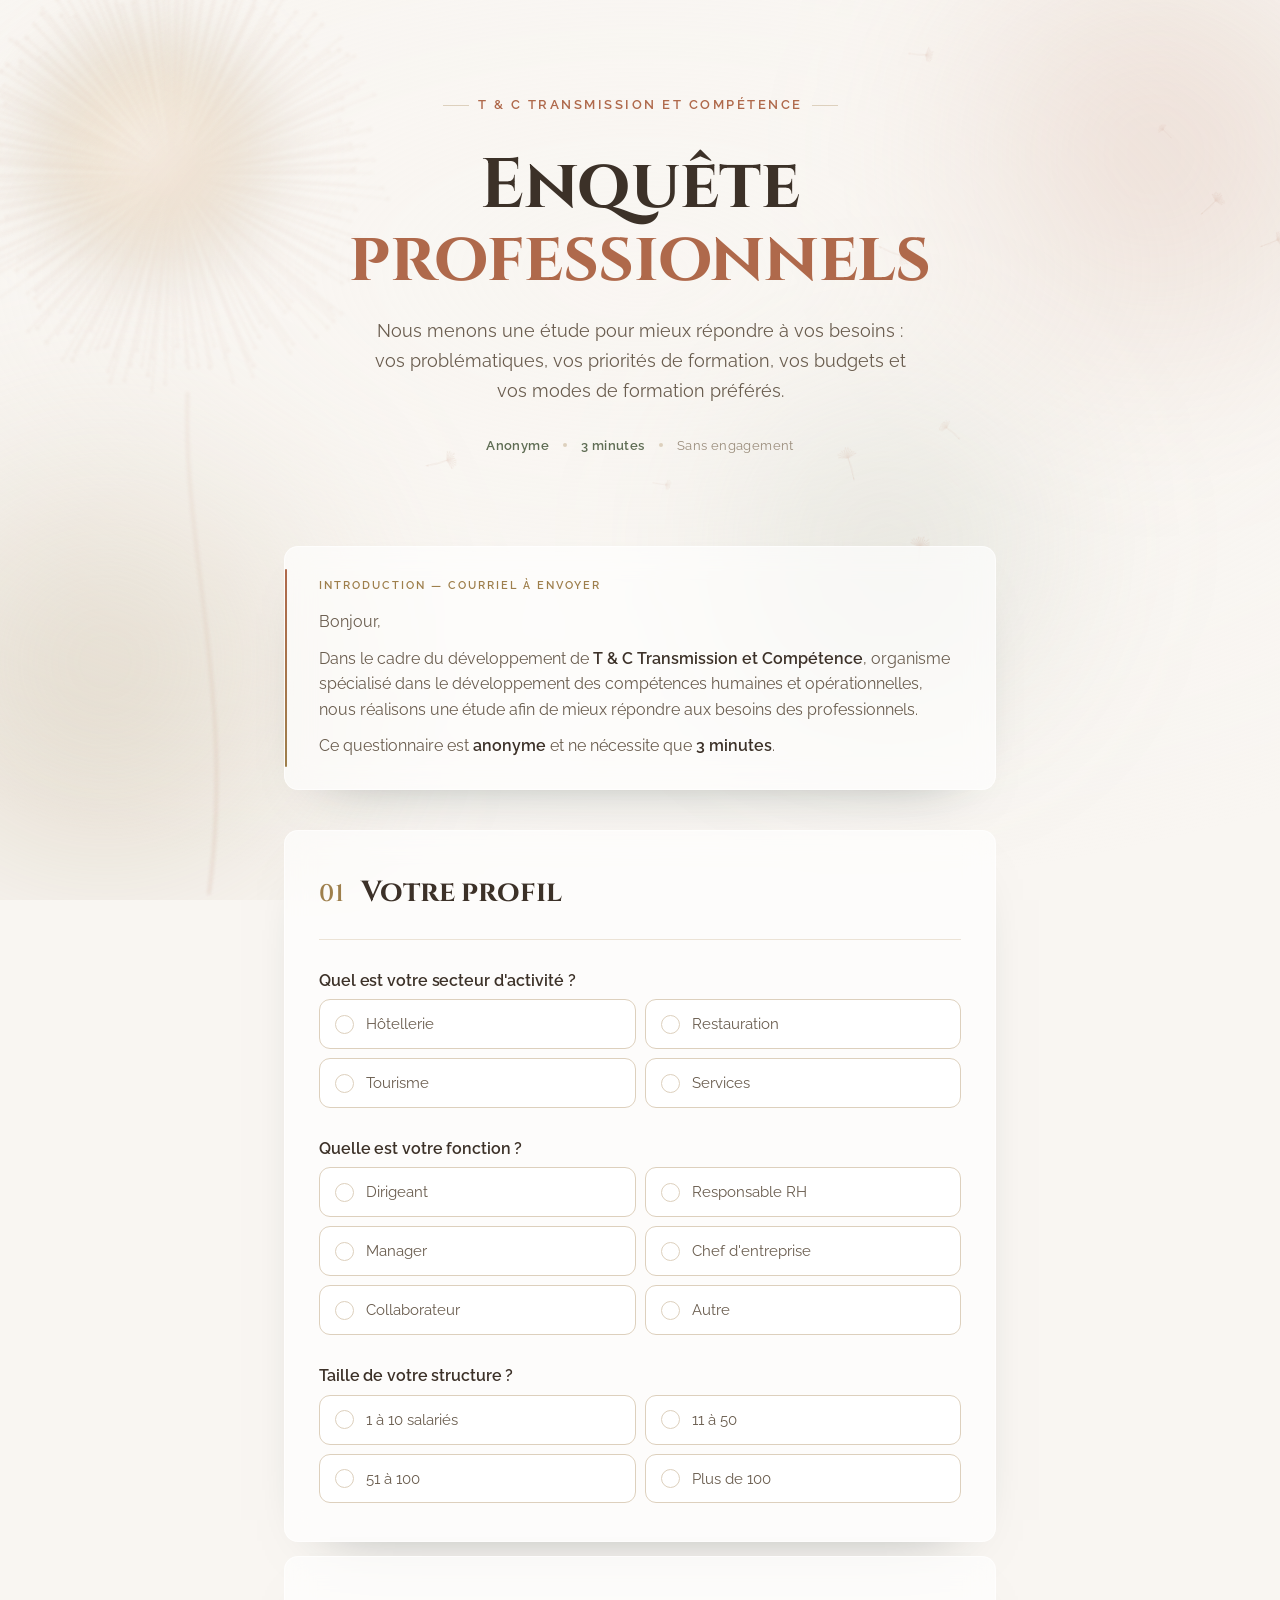
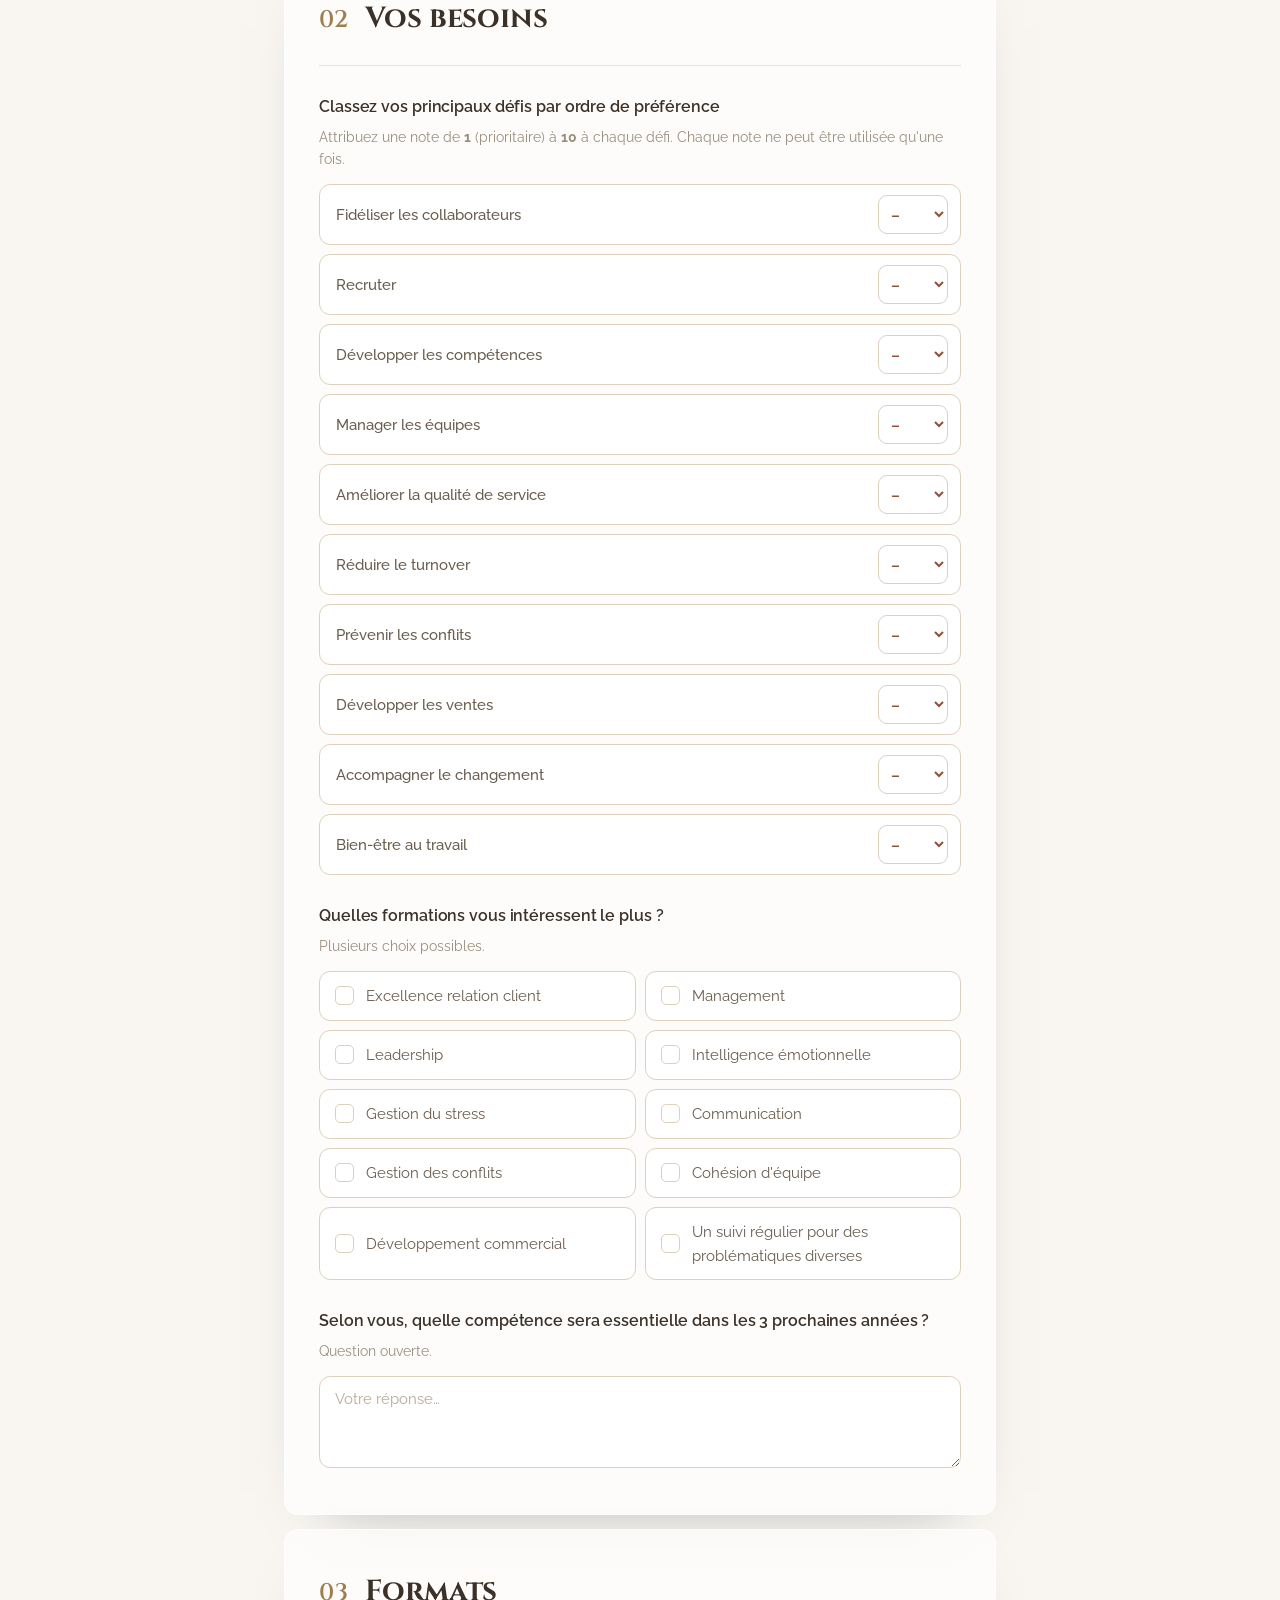
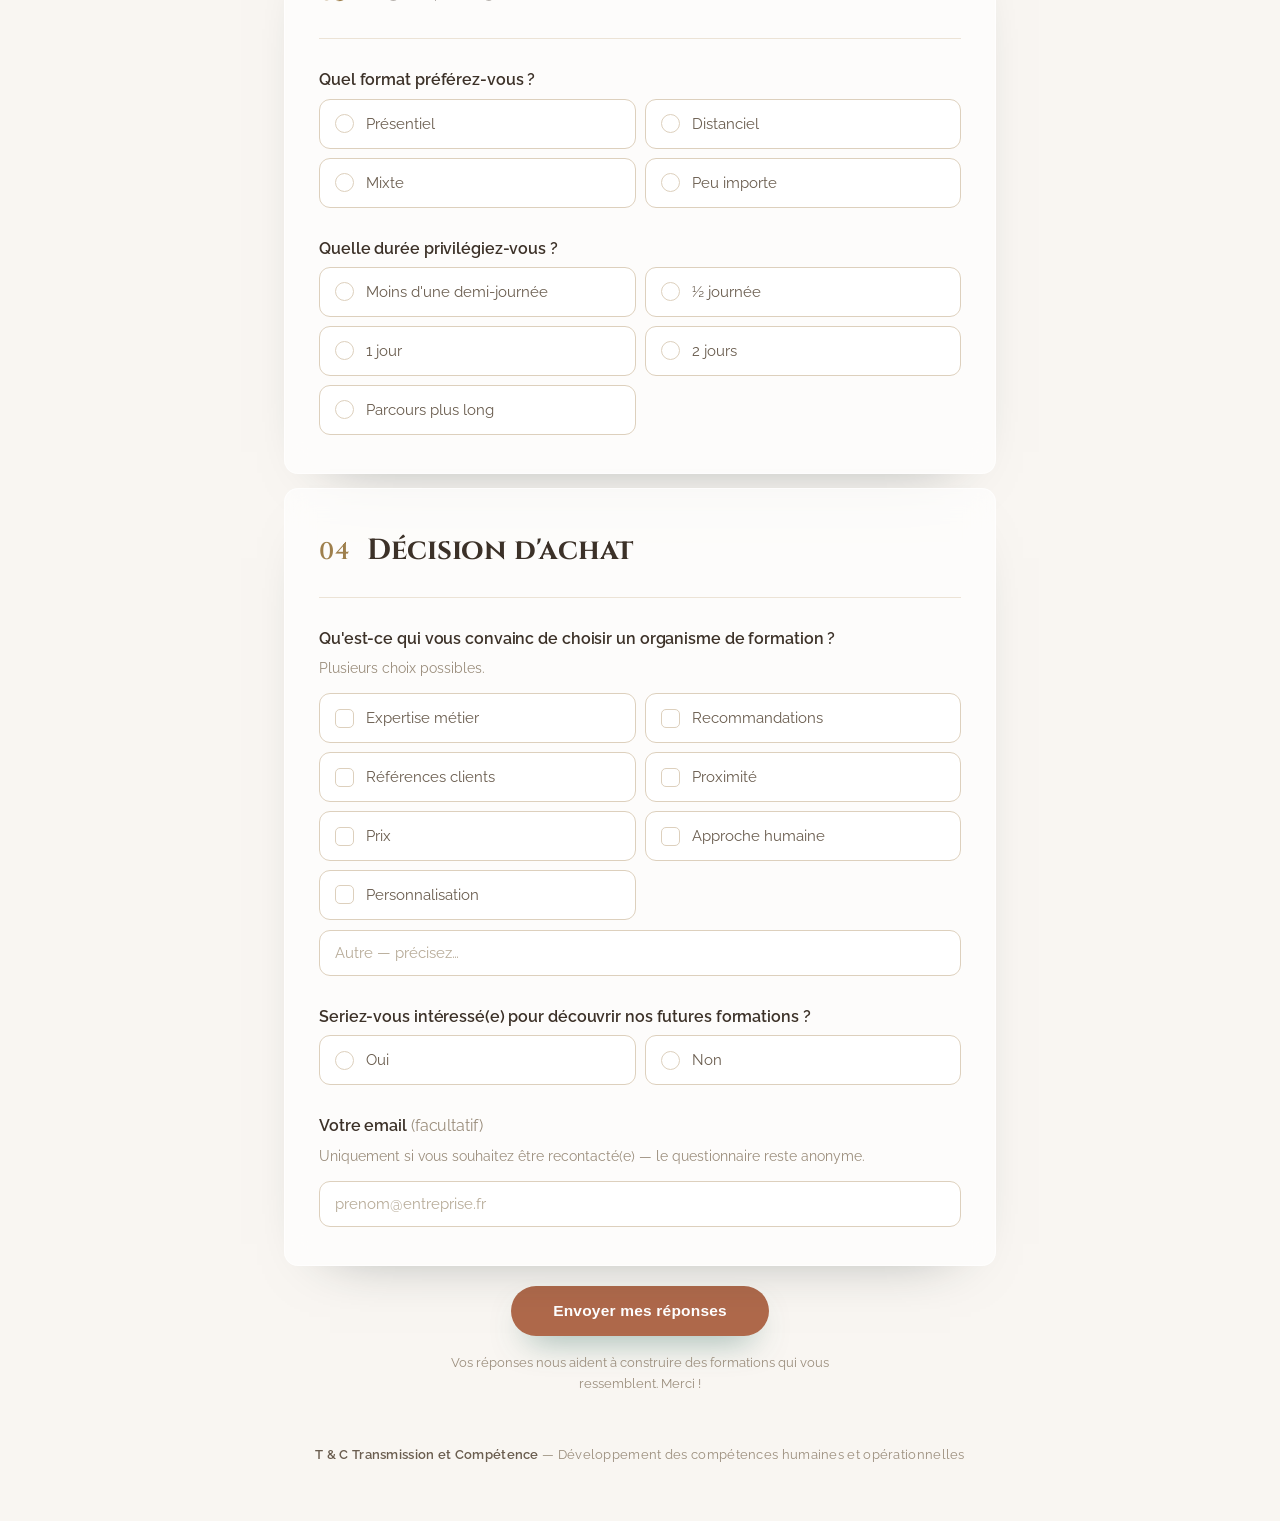
==== commit 347db869: "Enquête: retours cliente + charte T&C (terracotta/doré/sauge, Cinzel+Raleway) - Secteur: retrait Com" ====
--- a/enquete-tc-developpement.html
+++ b/enquete-tc-developpement.html
@@ -3,7 +3,7 @@
 <head>
   <meta charset="UTF-8" />
   <meta name="viewport" content="width=device-width, initial-scale=1.0" />
-  <title>Enquête professionnels — T &amp; C Transmission et Compétences</title>
+  <title>Enquête professionnels — T &amp; C Transmission et Compétence</title>
   <meta name="description" content="Étude auprès des professionnels : vos problématiques, priorités de formation, budgets et modes de formation préférés. Questionnaire anonyme, 3 minutes." />
   <link rel="preconnect" href="https://fonts.googleapis.com" />
   <link rel="preconnect" href="https://fonts.gstatic.com" crossorigin />
@@ -213,7 +213,7 @@
 
   <div class="wrap">
     <header>
-      <div class="brand">T &amp; C Transmission et Compétences</div>
+      <div class="brand">T &amp; C Transmission et Compétence</div>
       <h1>Enquête <em>professionnels</em></h1>
       <p class="lead">Nous menons une étude pour mieux répondre à vos besoins&nbsp;: vos problématiques, vos priorités de formation, vos budgets et vos modes de formation préférés.</p>
       <div class="meta">
@@ -226,7 +226,7 @@
     <div class="intro">
       <span class="tag">Introduction — courriel à envoyer</span>
       <p>Bonjour,</p>
-      <p>Dans le cadre du développement de <strong>T &amp; C Transmission et Compétences</strong>, organisme spécialisé dans le développement des compétences humaines et opérationnelles, nous réalisons une étude afin de mieux répondre aux besoins des professionnels.</p>
+      <p>Dans le cadre du développement de <strong>T &amp; C Transmission et Compétence</strong>, organisme spécialisé dans le développement des compétences humaines et opérationnelles, nous réalisons une étude afin de mieux répondre aux besoins des professionnels.</p>
       <p>Ce questionnaire est <strong>anonyme</strong> et ne nécessite que <strong>3 minutes</strong>.</p>
     </div>
 
@@ -399,7 +399,7 @@
     </div>
 
     <footer>
-      <strong>T &amp; C Transmission et Compétences</strong> — Développement des compétences humaines et opérationnelles
+      <strong>T &amp; C Transmission et Compétence</strong> — Développement des compétences humaines et opérationnelles
     </footer>
   </div>
 
